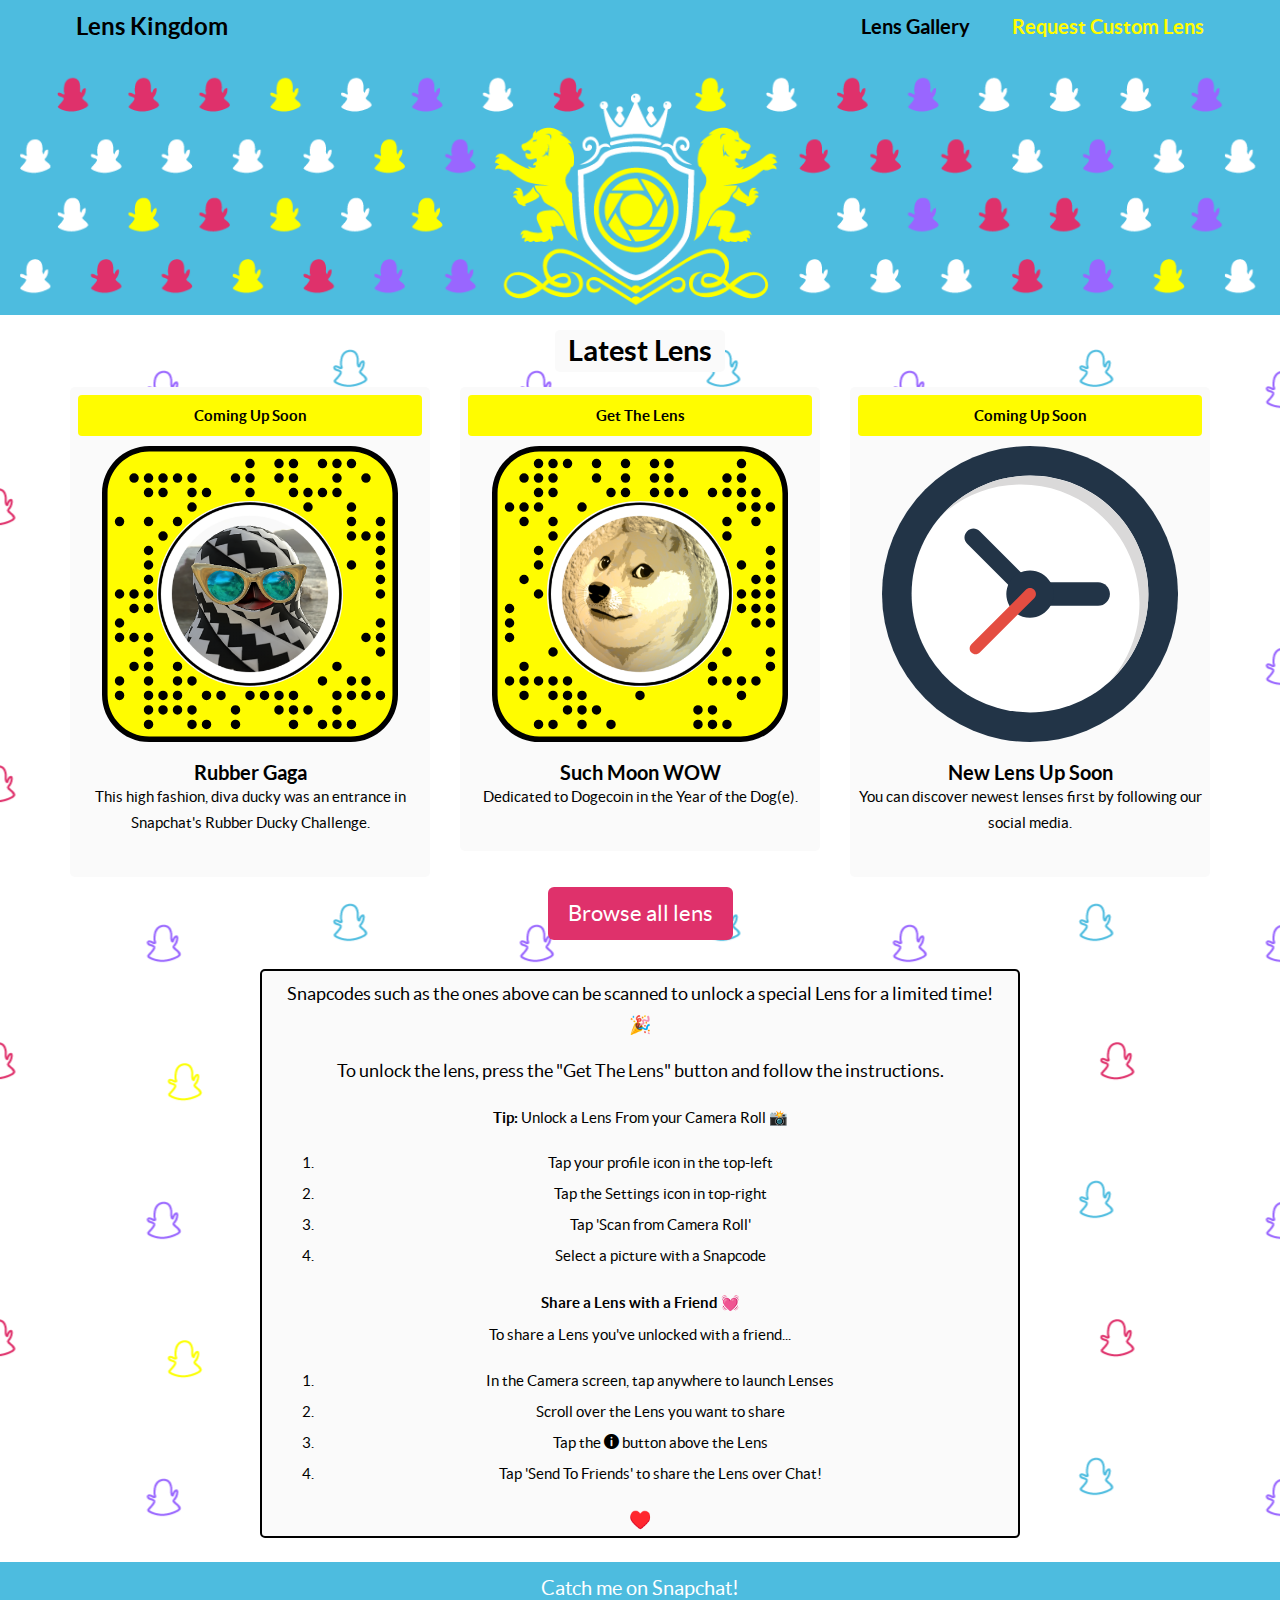
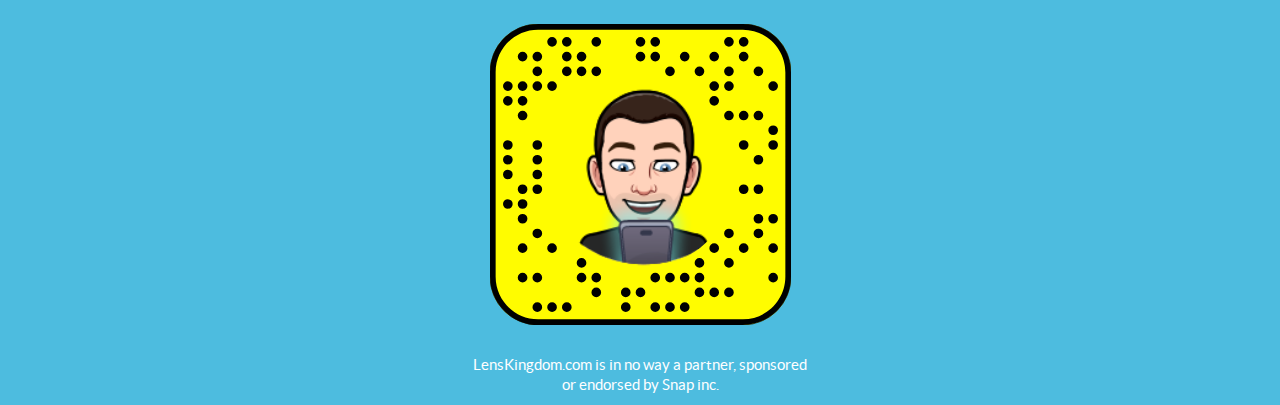
==== index.html @ cbf966bb "Rubber Gaga added" ====
<!DOCTYPE html>
<html lang="en">
  <head>
      <!-- Global site tag (gtag.js) - Google Analytics -->
<script async src="https://www.googletagmanager.com/gtag/js?id=UA-117150393-1"></script>
<script>
  window.dataLayer = window.dataLayer || [];
  function gtag(){dataLayer.push(arguments);}
  gtag('js', new Date());

  gtag('config', 'UA-117150393-1');
</script>

    <meta charset="utf-8">
    <title>Lens Kingdom</title>
    <meta name="viewport" content="width=device-width, initial-scale=1.0">

    <!-- Loading Bootstrap -->
    <link href="css/vendor/bootstrap/css/bootstrap.min.css" rel="stylesheet">

    <!-- Loading Flat UI -->
    <link href="css/flat-ui.css" rel="stylesheet">

    
    <link rel="apple-touch-icon" sizes="180x180" href="/apple-touch-icon.png">
    <link rel="icon" type="image/png" sizes="32x32" href="/favicon-32x32.png">
    <link rel="icon" type="image/png" sizes="16x16" href="/favicon-16x16.png">
    <link rel="manifest" href="/site.webmanifest">
    <link rel="mask-icon" href="/safari-pinned-tab.svg" color="#5bbad5">
    <meta name="msapplication-TileColor" content="#b91d47">
    <meta name="theme-color" content="#df316b">

    <!-- HTML5 shim, for IE6-8 support of HTML5 elements. All other JS at the end of file. -->
    <!--[if lt IE 9]>
      <script src="js/vendor/html5shiv.js"></script>
      <script src="js/vendor/respond.min.js"></script>
    <![endif]-->
      <style>
          body {
            margin-top: 53px;
          }
          .h4-text {
              padding: 5px;
              background-color: #fafafa;
              width: 170px;
              border-radius: 5px;
          }
          h6 {
              font-size: 20px;
          }
          .navbar-default .navbar-collapse, navbar-default .navbar-form {
              border-color: transparent;
              box-shadow: none;
          }
      </style>
  </head>
  <body>
    <!-- Static navbar -->
    <div class="navbar navbar-default navbar-fixed-top" role="navigation">
      <div class="container">
        <div class="navbar-header">
          <button type="button" class="navbar-toggle" data-toggle="collapse" data-target=".navbar-collapse">
            <span class="sr-only">Toggle navigation</span>
          </button>
          <a class="navbar-brand" href="index.html">Lens Kingdom</a>
        </div>
        <div class="navbar-collapse collapse">
          <ul class="nav navbar-nav navbar-right">
            <li><a href="gallery.html">Lens Gallery</a></li>
            <li class="active"><a href="request.html">Request Custom Lens</a></li>
          </ul>
        </div><!--/.nav-collapse -->
      </div>
    </div>
    <!-- /Static navbar -->
    <!-- Image -->
    <div class="banner-image" align="center">
        <img src="img/banner3X.png" alt="banner-image" class="img-responsive">
    </div>
    <!-- /Image -->
    <!-- Container image height 275 -->
    <div class="container">
      <center><h4 aligh="center"><div class="h4-text">Latest Lens</div></h4></center>
      <div class="row">
        <div class="col-lg-12">
          <div class="row">
              
            
            <div class="col-xs-12 col-sm-4 col-md-4 col-lg-4">
              <div class="tile">
                <a class="btn btn-warning btn-large btn-block" href="https://www.snapchat.com/unlock/?type=SNAPCODE&uuid=3D0F07EE2AE744F68EB865E01CA4C42D&metadata=01">Coming Up Soon</a>
                <img src="img/snapcodes/ducky/snapcode.svg" alt="Infinity-Loop" class="tile-image">
                <h3 class="tile-title">Rubber Gaga</h3>
                <p>This high fashion, diva ducky was an entrance in Snapchat's Rubber Ducky Challenge.</p>
              </div>
            </div>  
              
              
            <div class="col-xs-12 col-sm-4 col-md-4 col-lg-4">
              <div class="tile">
                <a class="btn btn-warning btn-large btn-block" href="https://www.snapchat.com/unlock/?type=SNAPCODE&uuid=e97d981088094ddb8481f3034ddabe87&metadata=01">Get The Lens</a>
                <img src="img/snapcodes/doge/doge.svg" alt="doge" class="tile-image">
                <h3 class="tile-title">Such Moon WOW</h3>
                <p>Dedicated to Dogecoin in the Year of the Dog(e).</p>
              </div>
            </div>


            <div class="col-xs-12 col-sm-4 col-md-4 col-lg-4">
              <div class="tile">
                <a class="btn btn-warning btn-large btn-block">Coming Up Soon</a>
                <img src="img/icons/svg/clocks.svg" alt="Pensils" class="tile-image">
                <h3 class="tile-title">New Lens Up Soon</h3>
                <p>You can discover newest lenses first by following our social media. </p>
              </div>
            </div>
          </div> <!-- /row -->
        </div>
      </div> <!-- /row -->
    </div>
    <!-- /Container -->
    <!-- Button -->

          <p align="center">
              <a type="button" class="btn btn-danger btn-hg" href="gallery.html">Browse all lens</a>
          </p>
    <!-- /Button -->
     <!-- How to use -->
      <div class="container">
        <div class="col-xs-1 col-sm-2 col-md-2 col-lg-2"></div>
          
            <div class="col-xs-10 col-sm-8 col-md-8 col-lg-8 ayyylmao" align="center">
                <p>Snapcodes such as the ones above can be scanned to unlock a special Lens for a limited time! 🎉</p>
                <p>To unlock the lens, press the "Get The Lens" button and follow the instructions.</p>
                <p><small><b>Tip:</b> Unlock a Lens From your Camera Roll 📸<br />
                 <ol>
                  <li>Tap your profile icon in the top-left</li>
                  <li>Tap the Settings icon in top-right</li>
                  <li>Tap 'Scan from Camera Roll'</li>
                  <li>Select a picture with a Snapcode</li>
                </ol> 
                </small></p>
                <p><small><b>Share a Lens with a Friend 💓</b><br />
                To share a Lens you've unlocked with a friend...
                 <ol>
                  <li>In the Camera screen, tap anywhere to launch Lenses</li>
                  <li>Scroll over the Lens you want to share</li>
                     <li>Tap the <span class="fui-info-circle"></span> button above the Lens</li>
                  <li>Tap 'Send To Friends' to share the Lens over Chat!</li>
                </ol>
                </small></p>♥️
            </div>
          
          <div class="col-xs-1 col-sm-2 col-md-2 col-lg-2"></div>
      </div>
      <!-- /How to use -->
      <footer class="footer"> <!-- temp fooser. -->
      <div class="container">
        <div class="col-xs-12 col-sm-4 col-md-4 col-lg-4" align="center">
          </div>
          
            <div class="col-xs-12 col-sm-4 col-md-4 col-lg-4" align="center">
                <h6 class="demo-panel-title">Catch me on Snapchat!</h6> 
                <img src="img/snapcodes/personal/snapcodeBitmoji.svg" alt="sh4rkboi" class="tile-image">
            <!-- <span class="fui-instagram social"></span>
            <span class="fui-facebook social"></span>
            <span class="fui-twitter social"></span>
            <span class="fui-youtube social"></span>
            <span class="fui-mail social"></span> -->
          <!-- <span class="fui-vimeo"></span> -->
          <!-- <span class="fui-spotify"></span> -->
          <!-- <span class="fui-pinterest"></span> -->
          <!-- <span class="fui-linkedin"></span> -->
          <!-- <span class="fui-google-plus"></span> -->
          <!-- <span class="fui-tumblr"></span> -->
          <!-- <span class="fui-paypal"></span> -->
          
          <!-- <span class="fui-github"></span> -->
                <!--  <h5 class="demo-panel-title">Get social!</h5> -->
                 <p>LensKingdom.com is in no way a partner, sponsored or endorsed by Snap inc.</p>
            </div>
          
          <div class="col-xs-12 col-sm-4 col-md-4 col-lg-4" align="center">
             </div>
      </div>
    </footer>
      
      
      
      
    
    <!-- jQuery (necessary for Flat UI's JavaScript plugins) -->
    <script src="js/vendor/jquery.min.js"></script>
    <!-- Include all compiled plugins (below), or include individual files as needed -->
    <script src="js/vendor/video.js"></script>
    <script src="js/flat-ui.min.js"></script>

  </body>
</html>
---- css/flat-ui.css ----
/* 
 * MIT License
 *
 * Copyright (c) 2013-2016 Designmodo
 *
 * Permission is hereby granted, free of charge, to any person obtaining a copy
 * of this software and associated documentation files (the "Software"), to deal
 * in the Software without restriction, including without limitation the rights
 * to use, copy, modify, merge, publish, distribute, sublicense, and/or sell
 * copies of the Software, and to permit persons to whom the Software is
 * furnished to do so, subject to the following conditions:
 *
 * The above copyright notice and this permission notice shall be included in
 * all copies or substantial portions of the Software.
 *
 * THE SOFTWARE IS PROVIDED "AS IS", WITHOUT WARRANTY OF ANY KIND, EXPRESS OR
 * IMPLIED, INCLUDING BUT NOT LIMITED TO THE WARRANTIES OF MERCHANTABILITY,
 * FITNESS FOR A PARTICULAR PURPOSE AND NONINFRINGEMENT. IN NO EVENT SHALL THE
 * AUTHORS OR COPYRIGHT HOLDERS BE LIABLE FOR ANY CLAIM, DAMAGES OR OTHER
 * LIABILITY, WHETHER IN AN ACTION OF CONTRACT, TORT OR OTHERWISE, ARISING FROM,
 * OUT OF OR IN CONNECTION WITH THE SOFTWARE OR THE USE OR OTHER DEALINGS IN THE
 * SOFTWARE.
 */
@font-face {
  font-family: 'Lato';
  src: url('../fonts/lato/lato-black.eot');
  src: url('../fonts/lato/lato-black.eot?#iefix') format('embedded-opentype'), url('../fonts/lato/lato-black.woff') format('woff'), url('../fonts/lato/lato-black.ttf') format('truetype'), url('../fonts/lato/lato-black.svg#latoblack') format('svg');
  font-weight: 900;
  font-style: normal;
}
@font-face {
  font-family: 'Lato';
  src: url('../fonts/lato/lato-bold.eot');
  src: url('../fonts/lato/lato-bold.eot?#iefix') format('embedded-opentype'), url('../fonts/lato/lato-bold.woff') format('woff'), url('../fonts/lato/lato-bold.ttf') format('truetype'), url('../fonts/lato/lato-bold.svg#latobold') format('svg');
  font-weight: bold;
  font-style: normal;
}
@font-face {
  font-family: 'Lato';
  src: url('../fonts/lato/lato-bolditalic.eot');
  src: url('../fonts/lato/lato-bolditalic.eot?#iefix') format('embedded-opentype'), url('../fonts/lato/lato-bolditalic.woff') format('woff'), url('../fonts/lato/lato-bolditalic.ttf') format('truetype'), url('../fonts/lato/lato-bolditalic.svg#latobold-italic') format('svg');
  font-weight: bold;
  font-style: italic;
}
@font-face {
  font-family: 'Lato';
  src: url('../fonts/lato/lato-italic.eot');
  src: url('../fonts/lato/lato-italic.eot?#iefix') format('embedded-opentype'), url('../fonts/lato/lato-italic.woff') format('woff'), url('../fonts/lato/lato-italic.ttf') format('truetype'), url('../fonts/lato/lato-italic.svg#latoitalic') format('svg');
  font-weight: normal;
  font-style: italic;
}
@font-face {
  font-family: 'Lato';
  src: url('../fonts/lato/lato-light.eot');
  src: url('../fonts/lato/lato-light.eot?#iefix') format('embedded-opentype'), url('../fonts/lato/lato-light.woff') format('woff'), url('../fonts/lato/lato-light.ttf') format('truetype'), url('../fonts/lato/lato-light.svg#latolight') format('svg');
  font-weight: 300;
  font-style: normal;
}
@font-face {
  font-family: 'Lato';
  src: url('../fonts/lato/lato-regular.eot');
  src: url('../fonts/lato/lato-regular.eot?#iefix') format('embedded-opentype'), url('../fonts/lato/lato-regular.woff') format('woff'), url('../fonts/lato/lato-regular.ttf') format('truetype'), url('../fonts/lato/lato-regular.svg#latoregular') format('svg');
  font-weight: normal;
  font-style: normal;
}
@font-face {
  font-family: 'Flat-UI-Icons';
  src: url('../fonts/glyphicons/flat-ui-icons-regular.eot');
  src: url('../fonts/glyphicons/flat-ui-icons-regular.eot?#iefix') format('embedded-opentype'), url('../fonts/glyphicons/flat-ui-icons-regular.woff') format('woff'), url('../fonts/glyphicons/flat-ui-icons-regular.ttf') format('truetype'), url('../fonts/glyphicons/flat-ui-icons-regular.svg#flat-ui-icons-regular') format('svg');
}
[class^="fui-"],
[class*="fui-"] {
  font-family: 'Flat-UI-Icons';
  speak: none;
  font-style: normal;
  font-weight: normal;
  font-variant: normal;
  text-transform: none;
  -webkit-font-smoothing: antialiased;
  -moz-osx-font-smoothing: grayscale;
}
.fui-triangle-up:before {
  content: "\e600";
}
.fui-triangle-down:before {
  content: "\e601";
}
.fui-triangle-up-small:before {
  content: "\e602";
}
.fui-triangle-down-small:before {
  content: "\e603";
}
.fui-triangle-left-large:before {
  content: "\e604";
}
.fui-triangle-right-large:before {
  content: "\e605";
}
.fui-arrow-left:before {
  content: "\e606";
}
.fui-arrow-right:before {
  content: "\e607";
}
.fui-plus:before {
  content: "\e608";
}
.fui-cross:before {
  content: "\e609";
}
.fui-check:before {
  content: "\e60a";
}
.fui-radio-unchecked:before {
  content: "\e60b";
}
.fui-radio-checked:before {
  content: "\e60c";
}
.fui-checkbox-unchecked:before {
  content: "\e60d";
}
.fui-checkbox-checked:before {
  content: "\e60e";
}
.fui-info-circle:before {
  content: "\e60f";
}
.fui-alert-circle:before {
  content: "\e610";
}
.fui-question-circle:before {
  content: "\e611";
}
.fui-check-circle:before {
  content: "\e612";
}
.fui-cross-circle:before {
  content: "\e613";
}
.fui-plus-circle:before {
  content: "\e614";
}
.fui-pause:before {
  content: "\e615";
}
.fui-play:before {
  content: "\e616";
}
.fui-volume:before {
  content: "\e617";
}
.fui-mute:before {
  content: "\e618";
}
.fui-resize:before {
  content: "\e619";
}
.fui-list:before {
  content: "\e61a";
}
.fui-list-thumbnailed:before {
  content: "\e61b";
}
.fui-list-small-thumbnails:before {
  content: "\e61c";
}
.fui-list-large-thumbnails:before {
  content: "\e61d";
}
.fui-list-numbered:before {
  content: "\e61e";
}
.fui-list-columned:before {
  content: "\e61f";
}
.fui-list-bulleted:before {
  content: "\e620";
}
.fui-window:before {
  content: "\e621";
}
.fui-windows:before {
  content: "\e622";
}
.fui-loop:before {
  content: "\e623";
}
.fui-cmd:before {
  content: "\e624";
}
.fui-mic:before {
  content: "\e625";
}
.fui-heart:before {
  content: "\e626";
}
.fui-location:before {
  content: "\e627";
}
.fui-new:before {
  content: "\e628";
}
.fui-video:before {
  content: "\e629";
}
.fui-photo:before {
  content: "\e62a";
}
.fui-time:before {
  content: "\e62b";
}
.fui-eye:before {
  content: "\e62c";
}
.fui-chat:before {
  content: "\e62d";
}
.fui-home:before {
  content: "\e62e";
}
.fui-upload:before {
  content: "\e62f";
}
.fui-search:before {
  content: "\e630";
}
.fui-user:before {
  content: "\e631";
}
.fui-mail:before {
  content: "\e632";
}
.fui-lock:before {
  content: "\e633";
}
.fui-power:before {
  content: "\e634";
}
.fui-calendar:before {
  content: "\e635";
}
.fui-gear:before {
  content: "\e636";
}
.fui-bookmark:before {
  content: "\e637";
}
.fui-exit:before {
  content: "\e638";
}
.fui-trash:before {
  content: "\e639";
}
.fui-folder:before {
  content: "\e63a";
}
.fui-bubble:before {
  content: "\e63b";
}
.fui-export:before {
  content: "\e63c";
}
.fui-calendar-solid:before {
  content: "\e63d";
}
.fui-star:before {
  content: "\e63e";
}
.fui-star-2:before {
  content: "\e63f";
}
.fui-credit-card:before {
  content: "\e640";
}
.fui-clip:before {
  content: "\e641";
}
.fui-link:before {
  content: "\e642";
}
.fui-tag:before {
  content: "\e643";
}
.fui-document:before {
  content: "\e644";
}
.fui-image:before {
  content: "\e645";
}
.fui-facebook:before {
  content: "\e646";
}
.fui-youtube:before {
  content: "\e647";
}
.fui-vimeo:before {
  content: "\e648";
}
.fui-twitter:before {
  content: "\e649";
}
.fui-spotify:before {
  content: "\e64a";
}
.fui-skype:before {
  content: "\e64b";
}
.fui-pinterest:before {
  content: "\e64c";
}
.fui-path:before {
  content: "\e64d";
}
.fui-linkedin:before {
  content: "\e64e";
}
.fui-google-plus:before {
  content: "\e64f";
}
.fui-dribbble:before {
  content: "\e650";
}
.fui-behance:before {
  content: "\e651";
}
.fui-stumbleupon:before {
  content: "\e652";
}
.fui-yelp:before {
  content: "\e653";
}
.fui-wordpress:before {
  content: "\e654";
}
.fui-windows-8:before {
  content: "\e655";
}
.fui-vine:before {
  content: "\e656";
}
.fui-tumblr:before {
  content: "\e657";
}
.fui-paypal:before {
  content: "\e658";
}
.fui-lastfm:before {
  content: "\e659";
}
.fui-instagram:before {
  content: "\e65a";
}
.fui-html5:before {
  content: "\e65b";
}
.fui-github:before {
  content: "\e65c";
}
.fui-foursquare:before {
  content: "\e65d";
}
.fui-dropbox:before {
  content: "\e65e";
}
.fui-android:before {
  content: "\e65f";
}
.fui-apple:before {
  content: "\e660";
}
body {
  font-family: "Lato", Helvetica, Arial, sans-serif;
  font-size: 18px;
  line-height: 1.72222;
  color: #000000;
  background-position: center;
  background-image: url("../img/BCG6.png");
  background-repeat: repeat;
  background-color: #ffffff;
}
a {
  color: #9966ff;
  text-decoration: none;
  -webkit-transition: .25s;
          transition: .25s;
}
a:hover,
a:focus {
  color: #df316b;
  text-decoration: none;
}
a:focus {
  outline: none;
}
.img-rounded {
  border-radius: 6px;
}
.img-thumbnail {
  padding: 4px;
  line-height: 1.72222;
  background-color: #ffffff;
  border: 2px solid #bdc3c7;
  border-radius: 6px;
  -webkit-transition: all 0.25s ease-in-out;
          transition: all 0.25s ease-in-out;
  display: inline-block;
  max-width: 100%;
  height: auto;
}
.img-comment {
  font-size: 15px;
  line-height: 1.2;
  font-style: italic;
  margin: 24px 0;
}
h1,
h2,
h3,
h4,
h5,
h6,
.h1,
.h2,
.h3,
.h4,
.h5,
.h6 {
  font-family: inherit;
  font-weight: 700;
  line-height: 1.1;
  color: inherit;
}
h1 small,
h2 small,
h3 small,
h4 small,
h5 small,
h6 small,
.h1 small,
.h2 small,
.h3 small,
.h4 small,
.h5 small,
.h6 small {
  color: #e7e9ec;
}
h1,
h2,
h3 {
  margin-top: 30px;
  margin-bottom: 15px;
}
h4,
h5,
h6 {
  margin-top: 15px;
  margin-bottom: 15px;
}
h6 {
  font-weight: normal;
}
h1,
.h1 {
  font-size: 61px;
}
h2,
.h2 {
  font-size: 53px;
}
h3,
.h3 {
  font-size: 40px;
}
h4,
.h4 {
  font-size: 29px;
}
h5,
.h5 {
  font-size: 28px;
}
h6,
.h6 {
  font-size: 24px;
}
p {
  font-size: 18px;
  line-height: 1.72222;
  margin: 0 0 15px;
}
.lead {
  margin-bottom: 30px;
  font-size: 28px;
  line-height: 1.46428571;
  font-weight: 300;
}
@media (min-width: 768px) {
  .lead {
    font-size: 30.006px;
  }
}
small,
.small {
  font-size: 83%;
  line-height: 2.067;
}
.text-muted {
  color: #bdc3c7;
}
.text-inverse {
  color: #ffffff;
}
.text-primary {
  color: #1abc9c;
}
a.text-primary:hover {
  color: #148f77;
}
.text-warning {
  color: #f1c40f;
}
a.text-warning:hover {
  color: #c29d0b;
}
.text-danger {
  color: #e74c3c;
}
a.text-danger:hover {
  color: #d62c1a;
}
.text-success {
  color: #2ecc71;
}
a.text-success:hover {
  color: #25a25a;
}
.text-info {
  color: #3498db;
}
a.text-info:hover {
  color: #217dbb;
}
.bg-primary {
  color: #ffffff;
  background-color: #34495e;
}
a.bg-primary:hover {
  background-color: #222f3d;
}
.bg-success {
  background-color: #dff0d8;
}
a.bg-success:hover {
  background-color: #c1e2b3;
}
.bg-info {
  background-color: #d9edf7;
}
a.bg-info:hover {
  background-color: #afd9ee;
}
.bg-warning {
  background-color: #fcf8e3;
}
a.bg-warning:hover {
  background-color: #f7ecb5;
}
.bg-danger {
  background-color: #f2dede;
}
a.bg-danger:hover {
  background-color: #e4b9b9;
}
.page-header {
  padding-bottom: 14px;
  margin: 60px 0 30px;
  border-bottom: 2px solid #e7e9ec;
}
ul,
ol {
  margin-bottom: 15px;
}
dl {
  margin-bottom: 30px;
}
dt,
dd {
  line-height: 1.72222;
}
@media (min-width: 768px) {
  .dl-horizontal dt {
    width: 160px;
  }
  .dl-horizontal dd {
    margin-left: 180px;
  }
}
abbr[title],
abbr[data-original-title] {
  border-bottom: 1px dotted #bdc3c7;
}
blockquote {
  border-left: 3px solid #e7e9ec;
  padding: 0 0 0 16px;
  margin: 0 0 30px;
}
blockquote p {
  font-size: 20px;
  line-height: 1.55;
  font-weight: normal;
  margin-bottom: .4em;
}
blockquote small,
blockquote .small {
  font-size: 18px;
  line-height: 1.72222;
  font-style: italic;
  color: inherit;
}
blockquote small:before,
blockquote .small:before {
  content: "";
}
blockquote.pull-right {
  padding-right: 16px;
  padding-left: 0;
  border-right: 3px solid #e7e9ec;
  border-left: 0;
}
blockquote.pull-right small:after {
  content: "";
}
address {
  margin-bottom: 30px;
  line-height: 1.72222;
}
sub,
sup {
  font-size: 70%;
}
code,
kbd,
pre,
samp {
  font-family: Monaco, Menlo, Consolas, "Courier New", monospace;
}
code {
  padding: 2px 6px;
  font-size: 85%;
  color: #c7254e;
  background-color: #f9f2f4;
  border-radius: 4px;
}
kbd {
  padding: 2px 6px;
  font-size: 85%;
  color: #ffffff;
  background-color: #34495e;
  border-radius: 4px;
  box-shadow: none;
}
pre {
  padding: 8px;
  margin: 0 0 15px;
  font-size: 13px;
  line-height: 1.72222;
  color: inherit;
  background-color: #ffffff;
  border: 2px solid #e7e9ec;
  border-radius: 6px;
  white-space: pre;
}
.pre-scrollable {
  max-height: 340px;
}
.thumbnail {
  display: block;
  padding: 4px;
  margin-bottom: 5px;
  line-height: 1.72222;
  background-color: #ffffff;
  border: 2px solid #bdc3c7;
  border-radius: 6px;
  -webkit-transition: border 0.25s ease-in-out;
          transition: border 0.25s ease-in-out;
}
.thumbnail > img,
.thumbnail a > img {
  display: block;
  max-width: 100%;
  height: auto;
  margin-left: auto;
  margin-right: auto;
}
a.thumbnail:hover,
a.thumbnail:focus,
a.thumbnail.active {
  border-color: #16a085;
}
.thumbnail .caption {
  padding: 9px;
  color: #34495e;
}
.btn {
  border: none;
  font-size: 15px;
  font-weight: normal;
  line-height: 1.4;
  border-radius: 4px;
  padding: 10px 15px;
  -webkit-font-smoothing: subpixel-antialiased;
  -webkit-transition: border 0.25s linear, color 0.25s linear, background-color 0.25s linear;
          transition: border 0.25s linear, color 0.25s linear, background-color 0.25s linear;
}
.btn:hover,
.btn:focus {
  outline: none;
  color: #ffffff;
}
.btn:active,
.btn.active {
  outline: none;
  box-shadow: none;
}
.btn:focus:active {
  outline: none;
}
.btn.disabled,
.btn[disabled],
fieldset[disabled] .btn {
  background-color: #bdc3c7;
  color: rgba(255, 255, 255, 0.75);
  opacity: 0.7;
  filter: alpha(opacity=70);
  cursor: not-allowed;
}
.btn [class^="fui-"] {
  margin: 0 1px;
  position: relative;
  line-height: 1;
  top: 1px;
}
.btn-xs.btn [class^="fui-"] {
  font-size: 11px;
  top: 0;
}
.btn-hg.btn [class^="fui-"] {
  top: 2px;
}
.btn-default {
  color: #ffffff;
  background-color: #bdc3c7;
}
.btn-default:hover,
.btn-default.hover,
.btn-default:focus,
.btn-default:active,
.btn-default.active,
.open > .dropdown-toggle.btn-default {
  color: #ffffff;
  background-color: #cacfd2;
  border-color: #cacfd2;
}
.btn-default:active,
.btn-default.active,
.open > .dropdown-toggle.btn-default {
  background: #a1a6a9;
  border-color: #a1a6a9;
}
.btn-default.disabled,
.btn-default[disabled],
fieldset[disabled] .btn-default,
.btn-default.disabled:hover,
.btn-default[disabled]:hover,
fieldset[disabled] .btn-default:hover,
.btn-default.disabled.hover,
.btn-default[disabled].hover,
fieldset[disabled] .btn-default.hover,
.btn-default.disabled:focus,
.btn-default[disabled]:focus,
fieldset[disabled] .btn-default:focus,
.btn-default.disabled:active,
.btn-default[disabled]:active,
fieldset[disabled] .btn-default:active,
.btn-default.disabled.active,
.btn-default[disabled].active,
fieldset[disabled] .btn-default.active {
  background-color: #bdc3c7;
  border-color: #bdc3c7;
}
.btn-default .badge {
  color: #bdc3c7;
  background-color: #ffffff;
}
.btn-primary {
  color: #ffffff;
  background-color: #000000;
}
.btn-primary:hover,
.btn-primary.hover,
.btn-primary:focus,
.btn-primary:active,
.btn-primary.active,
.open > .dropdown-toggle.btn-primary {
  color: #ffffff;
  background-color: #48c9b0;
  border-color: #48c9b0;
}
.btn-primary:active,
.btn-primary.active,
.open > .dropdown-toggle.btn-primary {
  background: #16a085;
  border-color: #16a085;
}
.btn-primary.disabled,
.btn-primary[disabled],
fieldset[disabled] .btn-primary,
.btn-primary.disabled:hover,
.btn-primary[disabled]:hover,
fieldset[disabled] .btn-primary:hover,
.btn-primary.disabled.hover,
.btn-primary[disabled].hover,
fieldset[disabled] .btn-primary.hover,
.btn-primary.disabled:focus,
.btn-primary[disabled]:focus,
fieldset[disabled] .btn-primary:focus,
.btn-primary.disabled:active,
.btn-primary[disabled]:active,
fieldset[disabled] .btn-primary:active,
.btn-primary.disabled.active,
.btn-primary[disabled].active,
fieldset[disabled] .btn-primary.active {
  background-color: #bdc3c7;
  border-color: #1abc9c;
}
.btn-primary .badge {
  color: #1abc9c;
  background-color: #ffffff;
}
.btn-info {
  color: #ffffff;
  background-color: #4dbcdf;
}
.btn-info:hover,
.btn-info.hover,
.btn-info:focus,
.btn-info:active,
.btn-info.active,
.open > .dropdown-toggle.btn-info {
  color: #000;
  background-color: #fffc00;
  border-color: #fffc00;
}
.btn-info:active,
.btn-info.active,
.open > .dropdown-toggle.btn-info {
    color: #FFF;
  background: #9966ff;
  border-color: #9966ff;
}
.btn-info.disabled,
.btn-info[disabled],
fieldset[disabled] .btn-info,
.btn-info.disabled:hover,
.btn-info[disabled]:hover,
fieldset[disabled] .btn-info:hover,
.btn-info.disabled.hover,
.btn-info[disabled].hover,
fieldset[disabled] .btn-info.hover,
.btn-info.disabled:focus,
.btn-info[disabled]:focus,
fieldset[disabled] .btn-info:focus,
.btn-info.disabled:active,
.btn-info[disabled]:active,
fieldset[disabled] .btn-info:active,
.btn-info.disabled.active,
.btn-info[disabled].active,
fieldset[disabled] .btn-info.active {
  background-color: #bdc3c7;
  border-color: #3498db;
}
.btn-info .badge {
  color: #3498db;
  background-color: #ffffff;
}
.btn-danger {
  color: #ffffff;
  background-color: #df316b;
}
.btn-danger:hover,
.btn-danger.hover,
.btn-danger:focus,
.btn-danger:active,
.btn-danger.active,
.open > .dropdown-toggle.btn-danger {
  color: #ffffff;
  background-color: #9966ff;
  border-color: #9966ff;
}
.btn-danger:active,
.btn-danger.active,
.open > .dropdown-toggle.btn-danger {
  color: #000000;
  background: #fffc00;
  border-color: #fffc00;
}
.btn-danger.disabled,
.btn-danger[disabled],
fieldset[disabled] .btn-danger,
.btn-danger.disabled:hover,
.btn-danger[disabled]:hover,
fieldset[disabled] .btn-danger:hover,
.btn-danger.disabled.hover,
.btn-danger[disabled].hover,
fieldset[disabled] .btn-danger.hover,
.btn-danger.disabled:focus,
.btn-danger[disabled]:focus,
fieldset[disabled] .btn-danger:focus,
.btn-danger.disabled:active,
.btn-danger[disabled]:active,
fieldset[disabled] .btn-danger:active,
.btn-danger.disabled.active,
.btn-danger[disabled].active,
fieldset[disabled] .btn-danger.active {
  background-color: #bdc3c7;
  border-color: #e74c3c;
}
.btn-danger .badge {
  color: #e74c3c;
  background-color: #ffffff;
}
.btn-success {
  color: #ffffff;
  background-color: #2ecc71;
}
.btn-success:hover,
.btn-success.hover,
.btn-success:focus,
.btn-success:active,
.btn-success.active,
.open > .dropdown-toggle.btn-success {
  color: #ffffff;
  background-color: #58d68d;
  border-color: #58d68d;
}
.btn-success:active,
.btn-success.active,
.open > .dropdown-toggle.btn-success {
  background: #27ad60;
  border-color: #27ad60;
}
.btn-success.disabled,
.btn-success[disabled],
fieldset[disabled] .btn-success,
.btn-success.disabled:hover,
.btn-success[disabled]:hover,
fieldset[disabled] .btn-success:hover,
.btn-success.disabled.hover,
.btn-success[disabled].hover,
fieldset[disabled] .btn-success.hover,
.btn-success.disabled:focus,
.btn-success[disabled]:focus,
fieldset[disabled] .btn-success:focus,
.btn-success.disabled:active,
.btn-success[disabled]:active,
fieldset[disabled] .btn-success:active,
.btn-success.disabled.active,
.btn-success[disabled].active,
fieldset[disabled] .btn-success.active {
  background-color: #bdc3c7;
  border-color: #2ecc71;
}
.btn-success .badge {
  color: #2ecc71;
  background-color: #ffffff;
}
.btn-warning {
  color: #000000;
  font-weight: 600;
  background-color: #fffc00;
}
.btn-warning:hover,
.btn-warning.hover,
.btn-warning:focus,
.btn-warning:active,
.btn-warning.active,
.open > .dropdown-toggle.btn-warning {
  color: #ffffff;
  background-color: #df316b;
  border-color: #df316b;
}
.btn-warning:active,
.btn-warning.active,
.open > .dropdown-toggle.btn-warning {
  background: #9966ff;
  border-color: #9966ff;
}
.btn-warning.disabled,
.btn-warning[disabled],
fieldset[disabled] .btn-warning,
.btn-warning.disabled:hover,
.btn-warning[disabled]:hover,
fieldset[disabled] .btn-warning:hover,
.btn-warning.disabled.hover,
.btn-warning[disabled].hover,
fieldset[disabled] .btn-warning.hover,
.btn-warning.disabled:focus,
.btn-warning[disabled]:focus,
fieldset[disabled] .btn-warning:focus,
.btn-warning.disabled:active,
.btn-warning[disabled]:active,
fieldset[disabled] .btn-warning:active,
.btn-warning.disabled.active,
.btn-warning[disabled].active,
fieldset[disabled] .btn-warning.active {
  background-color: #bdc3c7;
  border-color: #f1c40f;
}
.btn-warning .badge {
  color: #f1c40f;
  background-color: #ffffff;
}
.btn-inverse {
  color: #ffffff;
  background-color: #34495e;
}
.btn-inverse:hover,
.btn-inverse.hover,
.btn-inverse:focus,
.btn-inverse:active,
.btn-inverse.active,
.open > .dropdown-toggle.btn-inverse {
  color: #ffffff;
  background-color: #415b76;
  border-color: #415b76;
}
.btn-inverse:active,
.btn-inverse.active,
.open > .dropdown-toggle.btn-inverse {
  background: #2c3e50;
  border-color: #2c3e50;
}
.btn-inverse.disabled,
.btn-inverse[disabled],
fieldset[disabled] .btn-inverse,
.btn-inverse.disabled:hover,
.btn-inverse[disabled]:hover,
fieldset[disabled] .btn-inverse:hover,
.btn-inverse.disabled.hover,
.btn-inverse[disabled].hover,
fieldset[disabled] .btn-inverse.hover,
.btn-inverse.disabled:focus,
.btn-inverse[disabled]:focus,
fieldset[disabled] .btn-inverse:focus,
.btn-inverse.disabled:active,
.btn-inverse[disabled]:active,
fieldset[disabled] .btn-inverse:active,
.btn-inverse.disabled.active,
.btn-inverse[disabled].active,
fieldset[disabled] .btn-inverse.active {
  background-color: #bdc3c7;
  border-color: #34495e;
}
.btn-inverse .badge {
  color: #34495e;
  background-color: #ffffff;
}
.btn-embossed {
  box-shadow: inset 0 -2px 0 rgba(0, 0, 0, 0.15);
}
.btn-embossed.active,
.btn-embossed:active {
  box-shadow: inset 0 2px 0 rgba(0, 0, 0, 0.15);
}
.btn-wide {
  min-width: 140px;
  padding-left: 30px;
  padding-right: 30px;
}
.btn-link {
  color: #16a085;
}
.btn-link:hover,
.btn-link:focus {
  color: #1abc9c;
  text-decoration: underline;
  background-color: transparent;
}
.btn-link[disabled]:hover,
fieldset[disabled] .btn-link:hover,
.btn-link[disabled]:focus,
fieldset[disabled] .btn-link:focus {
  color: #bdc3c7;
  text-decoration: none;
}
.btn-hg,
.btn-group-hg > .btn {
  padding: 13px 20px;
  font-size: 22px;
  line-height: 1.227;
  border-radius: 6px;
}
.btn-lg,
.btn-group-lg > .btn {
  padding: 10px 19px;
  font-size: 17px;
  line-height: 1.471;
  border-radius: 6px;
}
.btn-sm,
.btn-group-sm > .btn {
  padding: 9px 13px;
  font-size: 13px;
  line-height: 1.385;
  border-radius: 4px;
}
.btn-xs,
.btn-group-xs > .btn {
  padding: 6px 9px;
  font-size: 12px;
  line-height: 1.083;
  border-radius: 3px;
}
.btn-tip {
  font-weight: 300;
  padding-left: 10px;
  font-size: 92%;
}
.btn-block {
  white-space: normal;
}
[class*="btn-social-"] {
  padding: 10px 15px;
  font-size: 13px;
  line-height: 1.077;
  border-radius: 4px;
}
.btn-social-pinterest {
  color: #ffffff;
  background-color: #cb2028;
}
.btn-social-pinterest:hover,
.btn-social-pinterest:focus {
  background-color: #d54d53;
}
.btn-social-pinterest:active,
.btn-social-pinterest.active {
  background-color: #ad1b22;
}
.btn-social-linkedin {
  color: #ffffff;
  background-color: #0072b5;
}
.btn-social-linkedin:hover,
.btn-social-linkedin:focus {
  background-color: #338ec4;
}
.btn-social-linkedin:active,
.btn-social-linkedin.active {
  background-color: #00619a;
}
.btn-social-stumbleupon {
  color: #ffffff;
  background-color: #ed4a13;
}
.btn-social-stumbleupon:hover,
.btn-social-stumbleupon:focus {
  background-color: #f16e42;
}
.btn-social-stumbleupon:active,
.btn-social-stumbleupon.active {
  background-color: #c93f10;
}
.btn-social-googleplus {
  color: #ffffff;
  background-color: #2d2d2d;
}
.btn-social-googleplus:hover,
.btn-social-googleplus:focus {
  background-color: #575757;
}
.btn-social-googleplus:active,
.btn-social-googleplus.active {
  background-color: #262626;
}
.btn-social-facebook {
  color: #ffffff;
  background-color: #2f4b93;
}
.btn-social-facebook:hover,
.btn-social-facebook:focus {
  background-color: #596fa9;
}
.btn-social-facebook:active,
.btn-social-facebook.active {
  background-color: #28407d;
}
.btn-social-twitter {
  color: #ffffff;
  background-color: #00bdef;
}
.btn-social-twitter:hover,
.btn-social-twitter:focus {
  background-color: #33caf2;
}
.btn-social-twitter:active,
.btn-social-twitter.active {
  background-color: #00a1cb;
}
.btn-group > .btn + .btn {
  margin-left: 0;
}
.btn-group > .btn + .dropdown-toggle {
  border-left: 2px solid rgba(52, 73, 94, 0.15);
  padding: 10px 12px;
}
.btn-group > .btn + .dropdown-toggle .caret {
  margin-left: 3px;
  margin-right: 3px;
}
.btn-group > .btn.btn-gh + .dropdown-toggle .caret {
  margin-left: 7px;
  margin-right: 7px;
}
.btn-group > .btn.btn-sm + .dropdown-toggle .caret {
  margin-left: 0;
  margin-right: 0;
}
.dropdown-toggle .caret {
  margin-left: 8px;
}
.btn-group-xs > .btn + .dropdown-toggle {
  padding: 6px 9px;
}
.btn-group-sm > .btn + .dropdown-toggle {
  padding: 9px 13px;
}
.btn-group-lg > .btn + .dropdown-toggle {
  padding: 10px 19px;
}
.btn-group-hg > .btn + .dropdown-toggle {
  padding: 13px 20px;
}
.btn-xs .caret {
  border-width: 6px 4px 0;
  border-bottom-width: 0;
}
.btn-lg .caret {
  border-width: 8px 6px 0;
  border-bottom-width: 0;
}
.dropup .btn-lg .caret {
  border-width: 0 6px 8px;
}
.dropup .btn-xs .caret {
  border-width: 0 4px 6px;
}
.btn-group > .btn,
.btn-group > .dropdown-menu,
.btn-group > .popover {
  font-weight: 400;
}
.btn-group:focus .dropdown-toggle {
  outline: none;
  -webkit-transition: .25s;
          transition: .25s;
}
.btn-group.open .dropdown-toggle {
  color: rgba(255, 255, 255, 0.75);
  box-shadow: none;
}
.btn-toolbar .btn.active {
  color: #ffffff;
}
.btn-toolbar .btn > [class^="fui-"] {
  font-size: 16px;
  margin: 0 1px;
}
legend {
  display: block;
  width: 100%;
  padding: 0;
  margin-bottom: 30px / 2;
  font-size: 24px;
  line-height: inherit;
  color: inherit;
  border-bottom: none;
}
textarea {
  font-size: 20px;
  line-height: 24px;
  padding: 5px 11px;
}
input[type="search"] {
  -webkit-appearance: none !important;
}
label {
  font-weight: normal;
  font-size: 15px;
  line-height: 2.3;
}
.form-control::-moz-placeholder,
.select2-search input[type="text"]::-moz-placeholder {
  color: #b2bcc5;
  opacity: 1;
}
.form-control:-ms-input-placeholder,
.select2-search input[type="text"]:-ms-input-placeholder {
  color: #b2bcc5;
}
.form-control::-webkit-input-placeholder,
.select2-search input[type="text"]::-webkit-input-placeholder {
  color: #b2bcc5;
}
.form-control,
.select2-search input[type="text"] {
    background-color: #fafafa;
  border: 2px solid #000;
  color: #34495e;
  font-family: "Lato", Helvetica, Arial, sans-serif;
  font-size: 15px;
  line-height: 1.467;
  padding: 8px 12px;
  height: 42px;
  border-radius: 6px;
  box-shadow: none;
  -webkit-transition: border 0.25s linear, color 0.25s linear, background-color 0.25s linear;
          transition: border 0.25s linear, color 0.25s linear, background-color 0.25s linear;
}
.form-group.focus .form-control,
.form-control:focus,
.form-group.focus .select2-search input[type="text"],
.select2-search input[type="text"]:focus {
  border-color: #4dbcdf;
  outline: 0;
  box-shadow: none;
}
.form-control[disabled],
.form-control[readonly],
fieldset[disabled] .form-control,
.select2-search input[type="text"][disabled],
.select2-search input[type="text"][readonly],
fieldset[disabled] .select2-search input[type="text"] {
  background-color: #f4f6f6;
  border-color: #d5dbdb;
  color: #d5dbdb;
  cursor: default;
  opacity: 0.7;
  filter: alpha(opacity=70);
}
.form-control.flat,
.select2-search input[type="text"].flat {
  border-color: transparent;
}
.form-control.flat:hover,
.select2-search input[type="text"].flat:hover {
  border-color: #bdc3c7;
}
.form-control.flat:focus,
.select2-search input[type="text"].flat:focus {
  border-color: #1abc9c;
}
.input-sm,
.form-group-sm .form-control,
.form-group-sm .select2-search input[type="text"],
.select2-search input[type="text"] {
  height: 35px;
  padding: 6px 10px;
  font-size: 13px;
  line-height: 1.462;
  border-radius: 6px;
}
select.input-sm,
select.form-group-sm .form-control,
select.form-group-sm .select2-search input[type="text"],
select.select2-search input[type="text"] {
  height: 35px;
  line-height: 35px;
}
textarea.input-sm,
textarea.form-group-sm .form-control,
select[multiple].input-sm,
select[multiple].form-group-sm .form-control,
textarea.form-group-sm .select2-search input[type="text"],
select[multiple].form-group-sm .select2-search input[type="text"],
textarea.select2-search input[type="text"],
select[multiple].select2-search input[type="text"] {
  height: auto;
}
.input-lg,
.form-group-lg .form-control,
.form-group-lg .select2-search input[type="text"] {
  height: 45px;
  padding: 10px 15px;
  font-size: 17px;
  line-height: 1.235;
  border-radius: 6px;
}
select.input-lg,
select.form-group-lg .form-control,
select.form-group-lg .select2-search input[type="text"] {
  height: 45px;
  line-height: 45px;
}
textarea.input-lg,
textarea.form-group-lg .form-control,
select[multiple].input-lg,
select[multiple].form-group-lg .form-control,
textarea.form-group-lg .select2-search input[type="text"],
select[multiple].form-group-lg .select2-search input[type="text"] {
  height: auto;
}
.input-hg,
.form-group-hg .form-control,
.form-horizontal .form-group-hg .form-control,
.form-group-hg .select2-search input[type="text"],
.form-horizontal .form-group-hg .select2-search input[type="text"] {
  height: 53px;
  padding: 10px 16px;
  font-size: 22px;
  line-height: 1.318;
  border-radius: 6px;
}
select.input-hg,
select.form-group-hg .form-control,
select.form-group-hg .select2-search input[type="text"] {
  height: 53px;
  line-height: 53px;
}
textarea.input-hg,
textarea.form-group-hg .form-control,
select[multiple].input-hg,
select[multiple].form-group-hg .form-control,
textarea.form-group-hg .select2-search input[type="text"],
select[multiple].form-group-hg .select2-search input[type="text"] {
  height: auto;
}
.form-control-feedback {
  position: absolute;
  top: 2px;
  right: 2px;
  margin-top: 1px;
  line-height: 36px;
  font-size: 17px;
  color: #b2bcc5;
  background-color: transparent;
  padding: 0 12px 0 0;
  border-radius: 6px;
  pointer-events: none;
}
.input-hg + .form-control-feedback,
.control-feedback-hg {
  font-size: 20px;
  line-height: 48px;
  padding-right: 16px;
  width: auto;
  height: 48px;
}
.input-lg + .form-control-feedback,
.control-feedback-lg {
  font-size: 18px;
  line-height: 40px;
  width: auto;
  height: 40px;
  padding-right: 15px;
}
.input-sm + .form-control-feedback,
.control-feedback-sm,
.select2-search input[type="text"] + .form-control-feedback {
  line-height: 29px;
  height: 29px;
  width: auto;
  padding-right: 10px;
}
.has-success .help-block,
.has-success .control-label,
.has-success .radio,
.has-success .checkbox,
.has-success .radio-inline,
.has-success .checkbox-inline {
  color: #2ecc71;
}
.has-success .form-control,
.has-success .select2-search input[type="text"] {
  color: #2ecc71;
  border-color: #2ecc71;
  box-shadow: none;
}
.has-success .form-control::-moz-placeholder,
.has-success .select2-search input[type="text"]::-moz-placeholder {
  color: #2ecc71;
  opacity: 1;
}
.has-success .form-control:-ms-input-placeholder,
.has-success .select2-search input[type="text"]:-ms-input-placeholder {
  color: #2ecc71;
}
.has-success .form-control::-webkit-input-placeholder,
.has-success .select2-search input[type="text"]::-webkit-input-placeholder {
  color: #2ecc71;
}
.has-success .form-control:focus,
.has-success .select2-search input[type="text"]:focus {
  border-color: #2ecc71;
  box-shadow: none;
}
.has-success .input-group-addon {
  color: #2ecc71;
  border-color: #2ecc71;
  background-color: #ffffff;
}
.has-success .form-control-feedback {
  color: #2ecc71;
}
.has-warning .help-block,
.has-warning .control-label,
.has-warning .radio,
.has-warning .checkbox,
.has-warning .radio-inline,
.has-warning .checkbox-inline {
  color: #f1c40f;
}
.has-warning .form-control,
.has-warning .select2-search input[type="text"] {
  color: #f1c40f;
  border-color: #f1c40f;
  box-shadow: none;
}
.has-warning .form-control::-moz-placeholder,
.has-warning .select2-search input[type="text"]::-moz-placeholder {
  color: #f1c40f;
  opacity: 1;
}
.has-warning .form-control:-ms-input-placeholder,
.has-warning .select2-search input[type="text"]:-ms-input-placeholder {
  color: #f1c40f;
}
.has-warning .form-control::-webkit-input-placeholder,
.has-warning .select2-search input[type="text"]::-webkit-input-placeholder {
  color: #f1c40f;
}
.has-warning .form-control:focus,
.has-warning .select2-search input[type="text"]:focus {
  border-color: #f1c40f;
  box-shadow: none;
}
.has-warning .input-group-addon {
  color: #f1c40f;
  border-color: #f1c40f;
  background-color: #ffffff;
}
.has-warning .form-control-feedback {
  color: #f1c40f;
}
.has-error .help-block,
.has-error .control-label,
.has-error .radio,
.has-error .checkbox,
.has-error .radio-inline,
.has-error .checkbox-inline {
  color: #e74c3c;
}
.has-error .form-control,
.has-error .select2-search input[type="text"] {
  color: #e74c3c;
  border-color: #e74c3c;
  box-shadow: none;
}
.has-error .form-control::-moz-placeholder,
.has-error .select2-search input[type="text"]::-moz-placeholder {
  color: #e74c3c;
  opacity: 1;
}
.has-error .form-control:-ms-input-placeholder,
.has-error .select2-search input[type="text"]:-ms-input-placeholder {
  color: #e74c3c;
}
.has-error .form-control::-webkit-input-placeholder,
.has-error .select2-search input[type="text"]::-webkit-input-placeholder {
  color: #e74c3c;
}
.has-error .form-control:focus,
.has-error .select2-search input[type="text"]:focus {
  border-color: #e74c3c;
  box-shadow: none;
}
.has-error .input-group-addon {
  color: #e74c3c;
  border-color: #e74c3c;
  background-color: #ffffff;
}
.has-error .form-control-feedback {
  color: #e74c3c;
}
.form-control[disabled] + .form-control-feedback,
.form-control[readonly] + .form-control-feedback,
fieldset[disabled] .form-control + .form-control-feedback,
.form-control.disabled + .form-control-feedback,
.select2-search input[type="text"][disabled] + .form-control-feedback,
.select2-search input[type="text"][readonly] + .form-control-feedback,
fieldset[disabled] .select2-search input[type="text"] + .form-control-feedback,
.select2-search input[type="text"].disabled + .form-control-feedback {
  cursor: not-allowed;
  color: #d5dbdb;
  background-color: transparent;
  opacity: 0.7;
  filter: alpha(opacity=70);
}
.help-block {
  font-size: 14px;
  margin-bottom: 5px;
  color: #6b7a88;
}
.form-group {
  position: relative;
  margin-bottom: 20px;
}
.form-horizontal .radio,
.form-horizontal .checkbox,
.form-horizontal .radio-inline,
.form-horizontal .checkbox-inline {
  margin-top: 0;
  margin-bottom: 0;
  padding-top: 0;
}
@media (min-width: 768px) {
  .form-horizontal .control-label {
    padding-top: 3px;
    padding-bottom: 3px;
  }
}
.form-horizontal .form-group {
  margin-left: -15px;
  margin-right: -15px;
}
.form-horizontal .form-control-static {
  padding-top: 6px;
  padding-bottom: 6px;
}
@media (min-width: 768px) {
  .form-horizontal .form-group-hg .control-label {
    font-size: 22px;
    padding-top: 2px;
    padding-bottom: 0;
  }
}
@media (min-width: 768px) {
  .form-horizontal .form-group-lg .control-label {
    font-size: 17px;
    padding-top: 3px;
    padding-bottom: 2px;
  }
}
@media (min-width: 768px) {
  .form-horizontal .form-group-sm .control-label {
    font-size: 13px;
    padding-top: 2px;
    padding-bottom: 2px;
  }
}
.input-group .form-control,
.input-group .select2-search input[type="text"] {
  position: static;
}
.input-group-hg > .form-control,
.input-group-hg > .input-group-addon,
.input-group-hg > .input-group-btn > .btn,
.input-group-hg > .select2-search input[type="text"] {
  height: 53px;
  padding: 10px 16px;
  font-size: 22px;
  line-height: 1.318;
  border-radius: 6px;
}
select.input-group-hg > .form-control,
select.input-group-hg > .input-group-addon,
select.input-group-hg > .input-group-btn > .btn,
select.input-group-hg > .select2-search input[type="text"] {
  height: 53px;
  line-height: 53px;
}
textarea.input-group-hg > .form-control,
textarea.input-group-hg > .input-group-addon,
textarea.input-group-hg > .input-group-btn > .btn,
select[multiple].input-group-hg > .form-control,
select[multiple].input-group-hg > .input-group-addon,
select[multiple].input-group-hg > .input-group-btn > .btn,
textarea.input-group-hg > .select2-search input[type="text"],
select[multiple].input-group-hg > .select2-search input[type="text"] {
  height: auto;
}
.input-group-lg > .form-control,
.input-group-lg > .input-group-addon,
.input-group-lg > .input-group-btn > .btn,
.input-group-lg > .select2-search input[type="text"] {
  height: 45px;
  padding: 10px 15px;
  font-size: 17px;
  line-height: 1.235;
  border-radius: 6px;
}
select.input-group-lg > .form-control,
select.input-group-lg > .input-group-addon,
select.input-group-lg > .input-group-btn > .btn,
select.input-group-lg > .select2-search input[type="text"] {
  height: 45px;
  line-height: 45px;
}
textarea.input-group-lg > .form-control,
textarea.input-group-lg > .input-group-addon,
textarea.input-group-lg > .input-group-btn > .btn,
select[multiple].input-group-lg > .form-control,
select[multiple].input-group-lg > .input-group-addon,
select[multiple].input-group-lg > .input-group-btn > .btn,
textarea.input-group-lg > .select2-search input[type="text"],
select[multiple].input-group-lg > .select2-search input[type="text"] {
  height: auto;
}
.input-group-sm > .form-control,
.input-group-sm > .input-group-addon,
.input-group-sm > .input-group-btn > .btn,
.input-group-sm > .select2-search input[type="text"] {
  height: 35px;
  padding: 6px 10px;
  font-size: 13px;
  line-height: 1.462;
  border-radius: 6px;
}
select.input-group-sm > .form-control,
select.input-group-sm > .input-group-addon,
select.input-group-sm > .input-group-btn > .btn,
select.input-group-sm > .select2-search input[type="text"] {
  height: 35px;
  line-height: 35px;
}
textarea.input-group-sm > .form-control,
textarea.input-group-sm > .input-group-addon,
textarea.input-group-sm > .input-group-btn > .btn,
select[multiple].input-group-sm > .form-control,
select[multiple].input-group-sm > .input-group-addon,
select[multiple].input-group-sm > .input-group-btn > .btn,
textarea.input-group-sm > .select2-search input[type="text"],
select[multiple].input-group-sm > .select2-search input[type="text"] {
  height: auto;
}
.input-group-addon {
  padding: 10px 12px;
  font-size: 15px;
  color: #ffffff;
  text-align: center;
  background-color: #bdc3c7;
  border: 2px solid #bdc3c7;
  border-radius: 6px;
  -webkit-transition: border 0.25s linear, color 0.25s linear, background-color 0.25s linear;
          transition: border 0.25s linear, color 0.25s linear, background-color 0.25s linear;
}
.input-group-hg .input-group-addon,
.input-group-lg .input-group-addon,
.input-group-sm .input-group-addon {
  line-height: 1;
}
.input-group .form-control:first-child,
.input-group-addon:first-child,
.input-group-btn:first-child > .btn,
.input-group-btn:first-child > .dropdown-toggle,
.input-group-btn:last-child > .btn:not(:last-child):not(.dropdown-toggle),
.input-group .select2-search input[type="text"]:first-child {
  border-bottom-right-radius: 0;
  border-top-right-radius: 0;
}
.input-group .form-control:last-child,
.input-group-addon:last-child,
.input-group-btn:last-child > .btn,
.input-group-btn:last-child > .dropdown-toggle,
.input-group-btn:first-child > .btn:not(:first-child),
.input-group .select2-search input[type="text"]:last-child {
  border-bottom-left-radius: 0;
  border-top-left-radius: 0;
}
.form-group.focus .input-group-addon,
.input-group.focus .input-group-addon {
  background-color: #1abc9c;
  border-color: #1abc9c;
}
.form-group.focus .input-group-btn > .btn-default + .btn-default,
.input-group.focus .input-group-btn > .btn-default + .btn-default {
  border-left-color: #16a085;
}
.form-group.focus .input-group-btn .btn,
.input-group.focus .input-group-btn .btn {
  border-color: #1abc9c;
  background-color: #ffffff;
  color: #1abc9c;
}
.form-group.focus .input-group-btn .btn-default,
.input-group.focus .input-group-btn .btn-default {
  color: #ffffff;
  background-color: #1abc9c;
}
.form-group.focus .input-group-btn .btn-default:hover,
.input-group.focus .input-group-btn .btn-default:hover,
.form-group.focus .input-group-btn .btn-default.hover,
.input-group.focus .input-group-btn .btn-default.hover,
.form-group.focus .input-group-btn .btn-default:focus,
.input-group.focus .input-group-btn .btn-default:focus,
.form-group.focus .input-group-btn .btn-default:active,
.input-group.focus .input-group-btn .btn-default:active,
.form-group.focus .input-group-btn .btn-default.active,
.input-group.focus .input-group-btn .btn-default.active,
.open > .dropdown-toggle.form-group.focus .input-group-btn .btn-default,
.open > .dropdown-toggle.input-group.focus .input-group-btn .btn-default {
  color: #ffffff;
  background-color: #48c9b0;
  border-color: #48c9b0;
}
.form-group.focus .input-group-btn .btn-default:active,
.input-group.focus .input-group-btn .btn-default:active,
.form-group.focus .input-group-btn .btn-default.active,
.input-group.focus .input-group-btn .btn-default.active,
.open > .dropdown-toggle.form-group.focus .input-group-btn .btn-default,
.open > .dropdown-toggle.input-group.focus .input-group-btn .btn-default {
  background: #16a085;
  border-color: #16a085;
}
.form-group.focus .input-group-btn .btn-default.disabled,
.input-group.focus .input-group-btn .btn-default.disabled,
.form-group.focus .input-group-btn .btn-default[disabled],
.input-group.focus .input-group-btn .btn-default[disabled],
fieldset[disabled] .form-group.focus .input-group-btn .btn-default,
fieldset[disabled] .input-group.focus .input-group-btn .btn-default,
.form-group.focus .input-group-btn .btn-default.disabled:hover,
.input-group.focus .input-group-btn .btn-default.disabled:hover,
.form-group.focus .input-group-btn .btn-default[disabled]:hover,
.input-group.focus .input-group-btn .btn-default[disabled]:hover,
fieldset[disabled] .form-group.focus .input-group-btn .btn-default:hover,
fieldset[disabled] .input-group.focus .input-group-btn .btn-default:hover,
.form-group.focus .input-group-btn .btn-default.disabled.hover,
.input-group.focus .input-group-btn .btn-default.disabled.hover,
.form-group.focus .input-group-btn .btn-default[disabled].hover,
.input-group.focus .input-group-btn .btn-default[disabled].hover,
fieldset[disabled] .form-group.focus .input-group-btn .btn-default.hover,
fieldset[disabled] .input-group.focus .input-group-btn .btn-default.hover,
.form-group.focus .input-group-btn .btn-default.disabled:focus,
.input-group.focus .input-group-btn .btn-default.disabled:focus,
.form-group.focus .input-group-btn .btn-default[disabled]:focus,
.input-group.focus .input-group-btn .btn-default[disabled]:focus,
fieldset[disabled] .form-group.focus .input-group-btn .btn-default:focus,
fieldset[disabled] .input-group.focus .input-group-btn .btn-default:focus,
.form-group.focus .input-group-btn .btn-default.disabled:active,
.input-group.focus .input-group-btn .btn-default.disabled:active,
.form-group.focus .input-group-btn .btn-default[disabled]:active,
.input-group.focus .input-group-btn .btn-default[disabled]:active,
fieldset[disabled] .form-group.focus .input-group-btn .btn-default:active,
fieldset[disabled] .input-group.focus .input-group-btn .btn-default:active,
.form-group.focus .input-group-btn .btn-default.disabled.active,
.input-group.focus .input-group-btn .btn-default.disabled.active,
.form-group.focus .input-group-btn .btn-default[disabled].active,
.input-group.focus .input-group-btn .btn-default[disabled].active,
fieldset[disabled] .form-group.focus .input-group-btn .btn-default.active,
fieldset[disabled] .input-group.focus .input-group-btn .btn-default.active {
  background-color: #bdc3c7;
  border-color: #1abc9c;
}
.form-group.focus .input-group-btn .btn-default .badge,
.input-group.focus .input-group-btn .btn-default .badge {
  color: #1abc9c;
  background-color: #ffffff;
}
.input-group-btn .btn {
  background-color: #ffffff;
  border: 2px solid #bdc3c7;
  color: #bdc3c7;
  line-height: 18px;
  height: 42px;
}
.input-group-btn .btn-default {
  color: #ffffff;
  background-color: #bdc3c7;
}
.input-group-btn .btn-default:hover,
.input-group-btn .btn-default.hover,
.input-group-btn .btn-default:focus,
.input-group-btn .btn-default:active,
.input-group-btn .btn-default.active,
.open > .dropdown-toggle.input-group-btn .btn-default {
  color: #ffffff;
  background-color: #cacfd2;
  border-color: #cacfd2;
}
.input-group-btn .btn-default:active,
.input-group-btn .btn-default.active,
.open > .dropdown-toggle.input-group-btn .btn-default {
  background: #a1a6a9;
  border-color: #a1a6a9;
}
.input-group-btn .btn-default.disabled,
.input-group-btn .btn-default[disabled],
fieldset[disabled] .input-group-btn .btn-default,
.input-group-btn .btn-default.disabled:hover,
.input-group-btn .btn-default[disabled]:hover,
fieldset[disabled] .input-group-btn .btn-default:hover,
.input-group-btn .btn-default.disabled.hover,
.input-group-btn .btn-default[disabled].hover,
fieldset[disabled] .input-group-btn .btn-default.hover,
.input-group-btn .btn-default.disabled:focus,
.input-group-btn .btn-default[disabled]:focus,
fieldset[disabled] .input-group-btn .btn-default:focus,
.input-group-btn .btn-default.disabled:active,
.input-group-btn .btn-default[disabled]:active,
fieldset[disabled] .input-group-btn .btn-default:active,
.input-group-btn .btn-default.disabled.active,
.input-group-btn .btn-default[disabled].active,
fieldset[disabled] .input-group-btn .btn-default.active {
  background-color: #bdc3c7;
  border-color: #bdc3c7;
}
.input-group-btn .btn-default .badge {
  color: #bdc3c7;
  background-color: #ffffff;
}
.input-group-hg .input-group-btn .btn {
  line-height: 31px;
}
.input-group-lg .input-group-btn .btn {
  line-height: 21px;
}
.input-group-sm .input-group-btn .btn {
  line-height: 19px;
}
.input-group-btn:first-child > .btn {
  border-right-width: 0;
  margin-right: -3px;
}
.input-group-btn:last-child > .btn {
  border-left-width: 0;
  margin-left: -3px;
}
.input-group-btn > .btn-default + .btn-default {
  border-left: 2px solid #bdc3c7;
}
.input-group-btn > .btn:first-child + .btn .caret {
  margin-left: 0;
}
.input-group-rounded .input-group-btn + .form-control,
.input-group-rounded .input-group-btn:last-child .btn,
.input-group-rounded .input-group-btn + .select2-search input[type="text"] {
  border-bottom-right-radius: 20px;
  border-top-right-radius: 20px;
}
.input-group-hg.input-group-rounded .input-group-btn + .form-control,
.input-group-hg.input-group-rounded .input-group-btn:last-child .btn,
.input-group-hg.input-group-rounded .input-group-btn + .select2-search input[type="text"] {
  border-bottom-right-radius: 27px;
  border-top-right-radius: 27px;
}
.input-group-lg.input-group-rounded .input-group-btn + .form-control,
.input-group-lg.input-group-rounded .input-group-btn:last-child .btn,
.input-group-lg.input-group-rounded .input-group-btn + .select2-search input[type="text"] {
  border-bottom-right-radius: 25px;
  border-top-right-radius: 25px;
}
.input-group-rounded .form-control:first-child,
.input-group-rounded .input-group-btn:first-child .btn,
.input-group-rounded .select2-search input[type="text"]:first-child {
  border-bottom-left-radius: 20px;
  border-top-left-radius: 20px;
}
.input-group-hg.input-group-rounded .form-control:first-child,
.input-group-hg.input-group-rounded .input-group-btn:first-child .btn,
.input-group-hg.input-group-rounded .select2-search input[type="text"]:first-child {
  border-bottom-left-radius: 27px;
  border-top-left-radius: 27px;
}
.input-group-lg.input-group-rounded .form-control:first-child,
.input-group-lg.input-group-rounded .input-group-btn:first-child .btn,
.input-group-lg.input-group-rounded .select2-search input[type="text"]:first-child {
  border-bottom-left-radius: 25px;
  border-top-left-radius: 25px;
}
.input-group-rounded .input-group-btn + .form-control,
.input-group-rounded .input-group-btn + .select2-search input[type="text"] {
  padding-left: 0;
}
.checkbox,
.radio {
  margin-bottom: 12px;
  padding-left: 32px;
  position: relative;
  -webkit-transition: color .25s linear;
          transition: color .25s linear;
  font-size: 14px;
  line-height: 1.5;
}
.checkbox .icons,
.radio .icons {
  color: #bdc3c7;
  display: block;
  height: 20px;
  top: 0;
  left: 0;
  position: absolute;
  width: 20px;
  text-align: center;
  line-height: 20px;
  font-size: 20px;
  cursor: pointer;
}
.checkbox .icons .icon-checked,
.radio .icons .icon-checked {
  opacity: 0;
  filter: alpha(opacity=0);
}
.checkbox .icon-checked,
.radio .icon-checked,
.checkbox .icon-unchecked,
.radio .icon-unchecked {
  display: inline-table;
  position: absolute;
  left: 0;
  top: 0;
  background-color: transparent;
  margin: 0;
  opacity: 1;
  -webkit-filter: none;
          filter: none;
  -webkit-transition: color .25s linear;
          transition: color .25s linear;
}
.checkbox .icon-checked:before,
.radio .icon-checked:before,
.checkbox .icon-unchecked:before,
.radio .icon-unchecked:before {
  font-family: 'Flat-UI-Icons';
  speak: none;
  font-style: normal;
  font-weight: normal;
  font-variant: normal;
  text-transform: none;
  -webkit-font-smoothing: antialiased;
  -moz-osx-font-smoothing: grayscale;
}
.checkbox .icon-checked:before {
  content: "\e60e";
}
.checkbox .icon-unchecked:before {
  content: "\e60d";
}
.radio .icon-checked:before {
  content: "\e60c";
}
.radio .icon-unchecked:before {
  content: "\e60b";
}
.checkbox input[type="checkbox"].custom-checkbox,
.radio input[type="checkbox"].custom-checkbox,
.checkbox input[type="radio"].custom-radio,
.radio input[type="radio"].custom-radio {
  outline: none !important;
  opacity: 0;
  position: absolute;
  margin: 0;
  padding: 0;
  left: 0;
  top: 0;
  width: 20px;
  height: 20px;
}
.checkbox input[type="checkbox"].custom-checkbox:hover:not(.nohover):not(:disabled) + .icons .icon-unchecked,
.radio input[type="checkbox"].custom-checkbox:hover:not(.nohover):not(:disabled) + .icons .icon-unchecked,
.checkbox input[type="radio"].custom-radio:hover:not(.nohover):not(:disabled) + .icons .icon-unchecked,
.radio input[type="radio"].custom-radio:hover:not(.nohover):not(:disabled) + .icons .icon-unchecked {
  opacity: 0;
  filter: alpha(opacity=0);
}
.checkbox input[type="checkbox"].custom-checkbox:hover:not(.nohover):not(:disabled) + .icons .icon-checked,
.radio input[type="checkbox"].custom-checkbox:hover:not(.nohover):not(:disabled) + .icons .icon-checked,
.checkbox input[type="radio"].custom-radio:hover:not(.nohover):not(:disabled) + .icons .icon-checked,
.radio input[type="radio"].custom-radio:hover:not(.nohover):not(:disabled) + .icons .icon-checked {
  opacity: 1;
  -webkit-filter: none;
          filter: none;
}
.checkbox input[type="checkbox"].custom-checkbox:checked + .icons,
.radio input[type="checkbox"].custom-checkbox:checked + .icons,
.checkbox input[type="radio"].custom-radio:checked + .icons,
.radio input[type="radio"].custom-radio:checked + .icons {
  color: #1abc9c;
}
.checkbox input[type="checkbox"].custom-checkbox:checked + .icons .icon-unchecked,
.radio input[type="checkbox"].custom-checkbox:checked + .icons .icon-unchecked,
.checkbox input[type="radio"].custom-radio:checked + .icons .icon-unchecked,
.radio input[type="radio"].custom-radio:checked + .icons .icon-unchecked {
  opacity: 0;
  filter: alpha(opacity=0);
}
.checkbox input[type="checkbox"].custom-checkbox:checked + .icons .icon-checked,
.radio input[type="checkbox"].custom-checkbox:checked + .icons .icon-checked,
.checkbox input[type="radio"].custom-radio:checked + .icons .icon-checked,
.radio input[type="radio"].custom-radio:checked + .icons .icon-checked {
  opacity: 1;
  -webkit-filter: none;
          filter: none;
  color: #1abc9c;
}
.checkbox input[type="checkbox"].custom-checkbox:disabled + .icons,
.radio input[type="checkbox"].custom-checkbox:disabled + .icons,
.checkbox input[type="radio"].custom-radio:disabled + .icons,
.radio input[type="radio"].custom-radio:disabled + .icons {
  cursor: default;
  color: #e6e8ea;
}
.checkbox input[type="checkbox"].custom-checkbox:disabled + .icons .icon-unchecked,
.radio input[type="checkbox"].custom-checkbox:disabled + .icons .icon-unchecked,
.checkbox input[type="radio"].custom-radio:disabled + .icons .icon-unchecked,
.radio input[type="radio"].custom-radio:disabled + .icons .icon-unchecked {
  opacity: 1;
  -webkit-filter: none;
          filter: none;
}
.checkbox input[type="checkbox"].custom-checkbox:disabled + .icons .icon-checked,
.radio input[type="checkbox"].custom-checkbox:disabled + .icons .icon-checked,
.checkbox input[type="radio"].custom-radio:disabled + .icons .icon-checked,
.radio input[type="radio"].custom-radio:disabled + .icons .icon-checked {
  opacity: 0;
  filter: alpha(opacity=0);
}
.checkbox input[type="checkbox"].custom-checkbox:disabled:checked + .icons,
.radio input[type="checkbox"].custom-checkbox:disabled:checked + .icons,
.checkbox input[type="radio"].custom-radio:disabled:checked + .icons,
.radio input[type="radio"].custom-radio:disabled:checked + .icons {
  color: #e6e8ea;
}
.checkbox input[type="checkbox"].custom-checkbox:disabled:checked + .icons .icon-unchecked,
.radio input[type="checkbox"].custom-checkbox:disabled:checked + .icons .icon-unchecked,
.checkbox input[type="radio"].custom-radio:disabled:checked + .icons .icon-unchecked,
.radio input[type="radio"].custom-radio:disabled:checked + .icons .icon-unchecked {
  opacity: 0;
  filter: alpha(opacity=0);
}
.checkbox input[type="checkbox"].custom-checkbox:disabled:checked + .icons .icon-checked,
.radio input[type="checkbox"].custom-checkbox:disabled:checked + .icons .icon-checked,
.checkbox input[type="radio"].custom-radio:disabled:checked + .icons .icon-checked,
.radio input[type="radio"].custom-radio:disabled:checked + .icons .icon-checked {
  opacity: 1;
  -webkit-filter: none;
          filter: none;
  color: #e6e8ea;
}
.checkbox input[type="checkbox"].custom-checkbox:indeterminate + .icons,
.radio input[type="checkbox"].custom-checkbox:indeterminate + .icons,
.checkbox input[type="radio"].custom-radio:indeterminate + .icons,
.radio input[type="radio"].custom-radio:indeterminate + .icons {
  color: #bdc3c7;
}
.checkbox input[type="checkbox"].custom-checkbox:indeterminate + .icons .icon-unchecked,
.radio input[type="checkbox"].custom-checkbox:indeterminate + .icons .icon-unchecked,
.checkbox input[type="radio"].custom-radio:indeterminate + .icons .icon-unchecked,
.radio input[type="radio"].custom-radio:indeterminate + .icons .icon-unchecked {
  opacity: 1;
  -webkit-filter: none;
          filter: none;
}
.checkbox input[type="checkbox"].custom-checkbox:indeterminate + .icons .icon-checked,
.radio input[type="checkbox"].custom-checkbox:indeterminate + .icons .icon-checked,
.checkbox input[type="radio"].custom-radio:indeterminate + .icons .icon-checked,
.radio input[type="radio"].custom-radio:indeterminate + .icons .icon-checked {
  opacity: 0;
  filter: alpha(opacity=0);
}
.checkbox input[type="checkbox"].custom-checkbox:indeterminate + .icons:before,
.radio input[type="checkbox"].custom-checkbox:indeterminate + .icons:before,
.checkbox input[type="radio"].custom-radio:indeterminate + .icons:before,
.radio input[type="radio"].custom-radio:indeterminate + .icons:before {
  content: "\2013";
  position: absolute;
  top: 0;
  left: 0;
  line-height: 20px;
  width: 20px;
  text-align: center;
  color: #ffffff;
  font-size: 22px;
  z-index: 10;
}
.checkbox.primary input[type="checkbox"].custom-checkbox + .icons,
.radio.primary input[type="checkbox"].custom-checkbox + .icons,
.checkbox.primary input[type="radio"].custom-radio + .icons,
.radio.primary input[type="radio"].custom-radio + .icons {
  color: #34495e;
}
.checkbox.primary input[type="checkbox"].custom-checkbox:checked + .icons,
.radio.primary input[type="checkbox"].custom-checkbox:checked + .icons,
.checkbox.primary input[type="radio"].custom-radio:checked + .icons,
.radio.primary input[type="radio"].custom-radio:checked + .icons {
  color: #1abc9c;
}
.checkbox.primary input[type="checkbox"].custom-checkbox:disabled + .icons,
.radio.primary input[type="checkbox"].custom-checkbox:disabled + .icons,
.checkbox.primary input[type="radio"].custom-radio:disabled + .icons,
.radio.primary input[type="radio"].custom-radio:disabled + .icons {
  cursor: default;
  color: #bdc3c7;
}
.checkbox.primary input[type="checkbox"].custom-checkbox:disabled + .icons.checked,
.radio.primary input[type="checkbox"].custom-checkbox:disabled + .icons.checked,
.checkbox.primary input[type="radio"].custom-radio:disabled + .icons.checked,
.radio.primary input[type="radio"].custom-radio:disabled + .icons.checked {
  color: #bdc3c7;
}
.checkbox.primary input[type="checkbox"].custom-checkbox:indeterminate + .icons,
.radio.primary input[type="checkbox"].custom-checkbox:indeterminate + .icons,
.checkbox.primary input[type="radio"].custom-radio:indeterminate + .icons,
.radio.primary input[type="radio"].custom-radio:indeterminate + .icons {
  color: #34495e;
}
.input-group-addon .radio,
.input-group-addon .checkbox {
  margin: -2px 0;
  padding-left: 20px;
}
.input-group-addon .radio .icons,
.input-group-addon .checkbox .icons {
  color: #e6e8ea;
}
.input-group-addon .radio input[type="checkbox"].custom-checkbox:checked + .icons,
.input-group-addon .checkbox input[type="checkbox"].custom-checkbox:checked + .icons,
.input-group-addon .radio input[type="radio"].custom-radio:checked + .icons,
.input-group-addon .checkbox input[type="radio"].custom-radio:checked + .icons {
  color: #ffffff;
}
.input-group-addon .radio input[type="checkbox"].custom-checkbox:checked + .icons .icon-checked,
.input-group-addon .checkbox input[type="checkbox"].custom-checkbox:checked + .icons .icon-checked,
.input-group-addon .radio input[type="radio"].custom-radio:checked + .icons .icon-checked,
.input-group-addon .checkbox input[type="radio"].custom-radio:checked + .icons .icon-checked {
  color: #ffffff;
}
.input-group-addon .radio input[type="checkbox"].custom-checkbox:disabled + .icons,
.input-group-addon .checkbox input[type="checkbox"].custom-checkbox:disabled + .icons,
.input-group-addon .radio input[type="radio"].custom-radio:disabled + .icons,
.input-group-addon .checkbox input[type="radio"].custom-radio:disabled + .icons {
  color: rgba(230, 232, 234, 0.6);
}
.input-group-addon .radio input[type="checkbox"].custom-checkbox:disabled:checked + .icons,
.input-group-addon .checkbox input[type="checkbox"].custom-checkbox:disabled:checked + .icons,
.input-group-addon .radio input[type="radio"].custom-radio:disabled:checked + .icons,
.input-group-addon .checkbox input[type="radio"].custom-radio:disabled:checked + .icons {
  color: rgba(230, 232, 234, 0.6);
}
.input-group-addon .radio input[type="checkbox"].custom-checkbox:disabled:checked + .icons .icon-checked,
.input-group-addon .checkbox input[type="checkbox"].custom-checkbox:disabled:checked + .icons .icon-checked,
.input-group-addon .radio input[type="radio"].custom-radio:disabled:checked + .icons .icon-checked,
.input-group-addon .checkbox input[type="radio"].custom-radio:disabled:checked + .icons .icon-checked {
  color: rgba(230, 232, 234, 0.6);
}
.radio + .radio,
.checkbox + .checkbox {
  margin-top: 10px;
}
.form-inline .checkbox,
.form-inline .radio {
  padding-left: 32px;
}
.bootstrap-tagsinput {
  background-color: #ffffff;
  border: 2px solid #ebedef;
  border-radius: 6px;
  margin-bottom: 18px;
  padding: 6px 1px 1px 6px;
  text-align: left;
  font-size: 0;
}
.bootstrap-tagsinput .tag {
  border-radius: 4px;
  background-color: #ebedef;
  color: #7b8996;
  font-size: 13px;
  cursor: pointer;
  display: inline-block;
  position: relative;
  vertical-align: middle;
  overflow: hidden;
  margin: 0 7px 7px 0;
  line-height: 15px;
  height: 27px;
  padding: 6px 21px;
  -webkit-transition: .25s linear;
          transition: .25s linear;
}
.bootstrap-tagsinput .tag > span {
  color: #ffffff;
  cursor: pointer;
  font-size: 12px;
  position: absolute;
  right: 0;
  text-align: right;
  text-decoration: none;
  top: 0;
  width: 100%;
  bottom: 0;
  padding: 0 10px 0 0;
  z-index: 2;
  opacity: 0;
  filter: alpha(opacity=0);
  -webkit-transition: opacity .25s linear;
          transition: opacity .25s linear;
}
.bootstrap-tagsinput .tag > span:after {
  content: "\e609";
  font-family: "Flat-UI-Icons";
  -webkit-font-smoothing: antialiased;
  -moz-osx-font-smoothing: grayscale;
  line-height: 27px;
}
.bootstrap-tagsinput .tag:hover {
  background-color: #16a085;
  color: #ffffff;
  padding-right: 28px;
  padding-left: 14px;
}
.bootstrap-tagsinput .tag:hover > span {
  opacity: 1;
  -webkit-filter: none;
          filter: none;
}
.bootstrap-tagsinput input[type="text"] {
  font-size: 14px;
  border: none;
  box-shadow: none;
  outline: none;
  background-color: transparent;
  padding: 0;
  margin: 0;
  width: auto !important;
  max-width: inherit;
  min-width: 80px;
  vertical-align: top;
  height: 29px;
  color: #34495e;
}
.bootstrap-tagsinput input[type="text"]:first-child {
  height: 23px;
  margin: 3px 0 8px;
}
.tags_clear {
  clear: both;
  width: 100%;
  height: 0;
}
.not_valid {
  background: #fbd8db !important;
  color: #90111a !important;
  margin-left: 5px !important;
}
.tagsinput-primary {
  margin-bottom: 18px;
}
.tagsinput-primary .bootstrap-tagsinput {
  border-color: #1abc9c;
  margin-bottom: 0;
}
.tagsinput-primary .tag {
  background-color: #1abc9c;
  color: #ffffff;
}
.tagsinput-primary .tag:hover {
  background-color: #16a085;
  color: #ffffff;
}
.bootstrap-tagsinput .twitter-typeahead {
  width: auto;
  vertical-align: top;
}
.bootstrap-tagsinput .twitter-typeahead .tt-input {
  min-width: 200px;
}
.bootstrap-tagsinput .twitter-typeahead .tt-dropdown-menu {
  width: auto;
  min-width: 120px;
  margin-top: 11px;
}
.twitter-typeahead {
  width: 100%;
}
.twitter-typeahead .tt-dropdown-menu {
  width: 100%;
  margin-top: 5px;
  border: 2px solid #1abc9c;
  padding: 5px 0;
  background-color: #ffffff;
  border-radius: 6px;
}
.twitter-typeahead .tt-suggestion p {
  padding: 6px 14px;
  font-size: 14px;
  line-height: 1.429;
  margin: 0;
}
.twitter-typeahead .tt-suggestion:first-child p,
.twitter-typeahead .tt-suggestion:last-child p {
  padding: 6px 14px;
}
.twitter-typeahead .tt-suggestion.tt-is-under-cursor,
.twitter-typeahead .tt-suggestion.tt-cursor {
  cursor: pointer;
  color: #fff;
  background-color: #16a085;
}
.progress {
  background: #ebedef;
  border-radius: 32px;
  height: 12px;
  box-shadow: none;
}
.progress-bar {
  background: #1abc9c;
  line-height: 12px;
  box-shadow: none;
}
.progress-bar-success {
  background-color: #2ecc71;
}
.progress-bar-warning {
  background-color: #f1c40f;
}
.progress-bar-danger {
  background-color: #e74c3c;
}
.progress-bar-info {
  background-color: #3498db;
}
.ui-slider {
  background: #ebedef;
  border-radius: 32px;
  height: 12px;
  box-shadow: none;
  margin-bottom: 20px;
  position: relative;
  cursor: pointer;
}
.ui-slider-handle {
  background-color: #16a085;
  border-radius: 50%;
  cursor: pointer;
  height: 18px;
  position: absolute;
  width: 18px;
  z-index: 2;
  -webkit-transition: background .25s;
          transition: background .25s;
}
.ui-slider-handle:hover,
.ui-slider-handle:focus {
  background-color: #48c9b0;
  outline: none;
}
.ui-slider-handle:active {
  background-color: #16a085;
}
.ui-slider-range {
  background-color: #1abc9c;
  display: block;
  height: 100%;
  position: absolute;
  z-index: 1;
}
.ui-slider-segment {
  background-color: #d9dbdd;
  border-radius: 50%;
  height: 6px;
  width: 6px;
}
.ui-slider-value {
  float: right;
  font-size: 13px;
  margin-top: 12px;
}
.ui-slider-value.first {
  clear: left;
  float: left;
}
.ui-slider-horizontal .ui-slider-handle {
  margin-left: -9px;
  top: -3px;
}
.ui-slider-horizontal .ui-slider-handle[style*="100"] {
  margin-left: -15px;
}
.ui-slider-horizontal .ui-slider-range {
  border-radius: 30px 0 0 30px;
}
.ui-slider-horizontal .ui-slider-segment {
  float: left;
  margin: 3px -6px 0 0;
}
.ui-slider-vertical {
  width: 12px;
}
.ui-slider-vertical .ui-slider-handle {
  margin-left: -3px;
  margin-bottom: -11px;
  top: auto;
}
.ui-slider-vertical .ui-slider-range {
  width: 100%;
  bottom: 0;
  border-radius: 0 0 30px 30px;
}
.ui-slider-vertical .ui-slider-segment {
  position: absolute;
  right: 3px;
}
.pager {
  background-color: #34495e;
  border-radius: 6px;
  color: #ffffff;
  font-size: 16px;
  font-weight: 700;
  display: inline-block;
}
.pager li:first-child > a,
.pager li:first-child > span {
  border-left: none;
  border-radius: 6px 0 0 6px;
}
.pager li > a,
.pager li > span {
  background: none;
  border: none;
  border-left: 2px solid #2c3e50;
  color: #ffffff;
  padding: 9px 15px 10px;
  text-decoration: none;
  white-space: nowrap;
  border-radius: 0 6px 6px 0;
  line-height: 1.313;
}
.pager li > a:hover,
.pager li > span:hover,
.pager li > a:focus,
.pager li > span:focus {
  background-color: #2c3e50;
}
.pager li > a:active,
.pager li > span:active {
  background-color: #2c3e50;
}
.pager li > a [class*="fui-"] + span,
.pager li > span [class*="fui-"] + span {
  margin-left: 8px;
}
.pager li > a span + [class*="fui-"],
.pager li > span span + [class*="fui-"] {
  margin-left: 8px;
}
.pagination {
  position: relative;
  display: block;
  background: #d6dbdf;
  color: #ffffff;
  padding: 0;
  display: inline-block;
  border-radius: 6px;
  word-spacing: -0.5px;
}
@media (min-width: 768px) {
  .pagination {
    display: inline-block;
  }
}
@media (max-width: 767px) {
  .pagination {
    height: 41px;
    padding: 0 55px 0 52px;
    overflow: auto;
    white-space: nowrap;
    border-radius: 6px;
  }
}
.pagination li {
  display: inline-block;
  margin-right: -2px;
  vertical-align: middle;
  word-spacing: normal;
}
.pagination li a {
  position: static;
}
.pagination li.active > a,
.pagination li.active > span {
  background-color: #1abc9c;
  color: #ffffff;
  border-color: #dfe2e5;
}
.pagination li.active > a,
.pagination li.active > span,
.pagination li.active > a:hover,
.pagination li.active > span:hover,
.pagination li.active > a:focus,
.pagination li.active > span:focus {
  background-color: #1abc9c;
  color: #ffffff;
  border-color: #dfe2e5;
}
.pagination li.active.previous > a,
.pagination li.active.next > a,
.pagination li.active.previous > span,
.pagination li.active.next > span {
  margin: 0;
}
.pagination li.active.previous > a,
.pagination li.active.next > a,
.pagination li.active.previous > span,
.pagination li.active.next > span,
.pagination li.active.previous > a:hover,
.pagination li.active.next > a:hover,
.pagination li.active.previous > span:hover,
.pagination li.active.next > span:hover,
.pagination li.active.previous > a:focus,
.pagination li.active.next > a:focus,
.pagination li.active.previous > span:focus,
.pagination li.active.next > span:focus {
  background-color: #1abc9c;
  color: #ffffff;
}
.pagination li:first-child > a,
.pagination li:first-child > span {
  border-radius: 6px 0 0 6px;
  border-left: none;
}
.pagination li:first-child.previous + li > a,
.pagination li:first-child.previous + li > span {
  border-left-width: 0;
}
.pagination li:last-child {
  margin-right: 0;
}
.pagination li:last-child > a,
.pagination li:last-child > span,
.pagination li:last-child > a:hover,
.pagination li:last-child > span:hover,
.pagination li:last-child > a:focus,
.pagination li:last-child > span:focus {
  border-radius: 0 6px 6px 0;
}
.pagination li.previous > a,
.pagination li.next > a,
.pagination li.previous > span,
.pagination li.next > span {
  border-right: 2px solid #e4e7ea;
  font-size: 16px;
  min-width: auto;
  padding: 12px 17px;
  background-color: transparent;
}
.pagination li.next > a,
.pagination li.next > span {
  border-right: none;
}
.pagination li.disabled > a,
.pagination li.disabled > span {
  color: #ffffff;
  background-color: rgba(255, 255, 255, 0.3);
  border-right-color: #dfe2e5;
  cursor: not-allowed;
}
.pagination li.disabled > a:hover,
.pagination li.disabled > span:hover,
.pagination li.disabled > a:focus,
.pagination li.disabled > span:focus,
.pagination li.disabled > a:active,
.pagination li.disabled > span:active {
  background-color: rgba(255, 255, 255, 0.4);
  color: #ffffff;
}
@media (max-width: 767px) {
  .pagination li.next,
  .pagination li.previous {
    background-color: #d6dbdf;
    position: absolute;
    right: 0;
    top: 0;
    z-index: 10;
    border-radius: 0 6px 6px 0;
  }
  .pagination li.previous {
    left: 0;
    right: auto;
    border-radius: 6px 0 0 6px;
  }
}
.pagination li > a,
.pagination li > span {
  display: inline-block;
  background: transparent;
  border: none;
  border-left: 2px solid #e4e7ea;
  color: #ffffff;
  font-size: 14px;
  line-height: 16px;
  min-height: 41px;
  min-width: 41px;
  outline: none;
  padding: 12px 10px;
  text-align: center;
  -webkit-transition: 0.25s ease-out;
          transition: 0.25s ease-out;
}
.pagination li > a:hover,
.pagination li > span:hover,
.pagination li > a:focus,
.pagination li > span:focus {
  background-color: #1abc9c;
  color: #ffffff;
}
.pagination li > a:active,
.pagination li > span:active {
  background-color: #1abc9c;
  color: #ffffff;
}
.pagination > .btn.previous,
.pagination > .btn.next {
  margin-right: 8px;
  font-size: 14px;
  line-height: 1.429;
  padding-left: 23px;
  padding-right: 23px;
}
.pagination > .btn.previous [class*="fui-"],
.pagination > .btn.next [class*="fui-"] {
  font-size: 16px;
  margin-left: -2px;
  margin-top: -2px;
}
.pagination > .btn.next {
  margin-left: 8px;
  margin-right: 0;
}
.pagination > .btn.next [class*="fui-"] {
  margin-right: -2px;
  margin-left: 4px;
}
@media (max-width: 767px) {
  .pagination > .btn {
    display: block;
    margin: 0;
    width: 50%;
  }
  .pagination > .btn:first-child {
    border-bottom: 2px solid #dfe2e5;
    border-radius: 6px 0 0;
  }
  .pagination > .btn:first-child.btn-primary {
    border-bottom-color: #48c9b0;
  }
  .pagination > .btn:first-child.btn-danger {
    border-bottom-color: #ec7063;
  }
  .pagination > .btn:first-child.btn-warning {
    border-bottom-color: #f4d03f;
  }
  .pagination > .btn:first-child.btn-success {
    border-bottom-color: #58d68d;
  }
  .pagination > .btn:first-child.btn-info {
    border-bottom-color: #5dade2;
  }
  .pagination > .btn:first-child.btn-inverse {
    border-bottom-color: #5d6d7e;
  }
  .pagination > .btn:first-child > [class*="fui"] {
    margin-left: -20px;
  }
  .pagination > .btn + ul {
    padding: 0;
    text-align: center;
    border-radius: 0 0 6px 6px;
  }
  .pagination > .btn + ul + .btn {
    border-bottom: 2px solid #dfe2e5;
    position: absolute;
    right: 0;
    top: 0;
    border-radius: 0 6px 0 0;
  }
  .pagination > .btn + ul + .btn.btn-primary {
    border-bottom-color: #48c9b0;
  }
  .pagination > .btn + ul + .btn.btn-danger {
    border-bottom-color: #ec7063;
  }
  .pagination > .btn + ul + .btn.btn-warning {
    border-bottom-color: #f4d03f;
  }
  .pagination > .btn + ul + .btn.btn-success {
    border-bottom-color: #58d68d;
  }
  .pagination > .btn + ul + .btn.btn-info {
    border-bottom-color: #5dade2;
  }
  .pagination > .btn + ul + .btn.btn-inverse {
    border-bottom-color: #5d6d7e;
  }
  .pagination > .btn + ul + .btn > [class*="fui"] {
    margin-right: -20px;
  }
  .pagination ul {
    display: block;
  }
  .pagination ul > li > a {
    border-radius: 0;
  }
}
.pagination-danger {
  background-color: #e74c3c;
}
.pagination-danger li.previous > a {
  border-right-color: #ef897e;
}
.pagination-danger li > a,
.pagination-danger li > span {
  border-left-color: #ef897e;
}
.pagination-danger li > a:hover,
.pagination-danger li > span:hover,
.pagination-danger li > a:focus,
.pagination-danger li > span:focus {
  border-left-color: #ef897e;
  background-color: #ec7063;
}
.pagination-danger li > a:active,
.pagination-danger li > span:active {
  background-color: #c44133;
}
.pagination-danger li.active > a,
.pagination-danger li.active > span {
  border-left-color: #ef897e;
  background-color: #c44133;
}
.pagination-danger li.active > a:hover,
.pagination-danger li.active > span:hover,
.pagination-danger li.active > a:focus,
.pagination-danger li.active > span:focus {
  border-left-color: #ef897e;
  background-color: #ec7063;
}
.pagination-success {
  background-color: #2ecc71;
}
.pagination-success li.previous > a {
  border-right-color: #75dda1;
}
.pagination-success li > a,
.pagination-success li > span {
  border-left-color: #75dda1;
}
.pagination-success li > a:hover,
.pagination-success li > span:hover,
.pagination-success li > a:focus,
.pagination-success li > span:focus {
  border-left-color: #75dda1;
  background-color: #58d68d;
}
.pagination-success li > a:active,
.pagination-success li > span:active {
  background-color: #27ad60;
}
.pagination-success li.active > a,
.pagination-success li.active > span {
  border-left-color: #75dda1;
  background-color: #27ad60;
}
.pagination-success li.active > a:hover,
.pagination-success li.active > span:hover,
.pagination-success li.active > a:focus,
.pagination-success li.active > span:focus {
  border-left-color: #75dda1;
  background-color: #58d68d;
}
.pagination-warning {
  background-color: #f1c40f;
}
.pagination-warning li.previous > a {
  border-right-color: #f6d861;
}
.pagination-warning li > a,
.pagination-warning li > span {
  border-left-color: #f6d861;
}
.pagination-warning li > a:hover,
.pagination-warning li > span:hover,
.pagination-warning li > a:focus,
.pagination-warning li > span:focus {
  border-left-color: #f6d861;
  background-color: #f4d313;
}
.pagination-warning li > a:active,
.pagination-warning li > span:active {
  background-color: #cda70d;
}
.pagination-warning li.active > a,
.pagination-warning li.active > span {
  border-left-color: #f6d861;
  background-color: #cda70d;
}
.pagination-warning li.active > a:hover,
.pagination-warning li.active > span:hover,
.pagination-warning li.active > a:focus,
.pagination-warning li.active > span:focus {
  border-left-color: #f6d861;
  background-color: #f4d313;
}
.pagination-info {
  background-color: #3498db;
}
.pagination-info li.previous > a {
  border-right-color: #79bbe7;
}
.pagination-info li > a,
.pagination-info li > span {
  border-left-color: #79bbe7;
}
.pagination-info li > a:hover,
.pagination-info li > span:hover,
.pagination-info li > a:focus,
.pagination-info li > span:focus {
  border-left-color: #79bbe7;
  background-color: #5dade2;
}
.pagination-info li > a:active,
.pagination-info li > span:active {
  background-color: #2c81ba;
}
.pagination-info li.active > a,
.pagination-info li.active > span {
  border-left-color: #79bbe7;
  background-color: #2c81ba;
}
.pagination-info li.active > a:hover,
.pagination-info li.active > span:hover,
.pagination-info li.active > a:focus,
.pagination-info li.active > span:focus {
  border-left-color: #79bbe7;
  background-color: #5dade2;
}
.pagination-inverse {
  background-color: #34495e;
}
.pagination-inverse li.previous > a {
  border-right-color: #798795;
}
.pagination-inverse li > a,
.pagination-inverse li > span {
  border-left-color: #798795;
}
.pagination-inverse li > a:hover,
.pagination-inverse li > span:hover,
.pagination-inverse li > a:focus,
.pagination-inverse li > span:focus {
  border-left-color: #798795;
  background-color: #415b76;
}
.pagination-inverse li > a:active,
.pagination-inverse li > span:active {
  background-color: #2c3e50;
}
.pagination-inverse li.active > a,
.pagination-inverse li.active > span {
  border-left-color: #798795;
  background-color: #2c3e50;
}
.pagination-inverse li.active > a:hover,
.pagination-inverse li.active > span:hover,
.pagination-inverse li.active > a:focus,
.pagination-inverse li.active > span:focus {
  border-left-color: #798795;
  background-color: #415b76;
}
.pagination-minimal > li:first-child {
  border-radius: 6px 0 0 6px;
}
.pagination-minimal > li:first-child.previous + li > a,
.pagination-minimal > li:first-child.previous + li > span {
  border-left-width: 5px;
}
.pagination-minimal > li:last-child {
  border-radius: 0 6px 6px 0;
}
.pagination-minimal > li.previous > a,
.pagination-minimal > li.next > a,
.pagination-minimal > li.previous > span,
.pagination-minimal > li.next > span {
  background: transparent;
  border: none;
  border-right: 2px solid #e4e7ea;
  margin: 0 9px 0 0;
  padding: 12px 17px;
  border-radius: 6px 0 0 6px;
}
.pagination-minimal > li.previous > a,
.pagination-minimal > li.next > a,
.pagination-minimal > li.previous > span,
.pagination-minimal > li.next > span,
.pagination-minimal > li.previous > a:hover,
.pagination-minimal > li.next > a:hover,
.pagination-minimal > li.previous > span:hover,
.pagination-minimal > li.next > span:hover,
.pagination-minimal > li.previous > a:focus,
.pagination-minimal > li.next > a:focus,
.pagination-minimal > li.previous > span:focus,
.pagination-minimal > li.next > span:focus {
  border-color: #e4e7ea !important;
}
@media (max-width: 767px) {
  .pagination-minimal > li.previous > a,
  .pagination-minimal > li.next > a,
  .pagination-minimal > li.previous > span,
  .pagination-minimal > li.next > span {
    margin-right: 0;
  }
}
.pagination-minimal > li.next {
  margin-left: 9px;
}
.pagination-minimal > li.next > a,
.pagination-minimal > li.next > span {
  border-left: 2px solid #e4e7ea;
  border-right: none;
  margin: 0;
  border-radius: 0 6px 6px 0;
}
.pagination-minimal > li.active > a,
.pagination-minimal > li.active > span {
  background-color: #ffffff;
  border-color: #ffffff;
  border-width: 2px !important;
  color: #d6dbdf;
  margin: 10px 5px 9px;
}
.pagination-minimal > li.active > a:hover,
.pagination-minimal > li.active > span:hover,
.pagination-minimal > li.active > a:focus,
.pagination-minimal > li.active > span:focus {
  background-color: #ffffff;
  border-color: #ffffff;
  color: #d6dbdf;
}
.pagination-minimal > li.active.previous,
.pagination-minimal > li.active.next {
  border-color: #e4e7ea;
}
.pagination-minimal > li.active.previous {
  margin-right: 6px;
}
.pagination-minimal > li > a,
.pagination-minimal > li > span {
  background: #ffffff;
  border: 5px solid #d6dbdf;
  color: #ffffff;
  line-height: 16px;
  margin: 7px 2px 6px;
  min-width: 0;
  min-height: 16px;
  padding: 0 4px;
  border-radius: 50px;
  background-clip: padding-box;
  -webkit-transition: background 0.2s ease-out, border-color 0s ease-out, color 0.2s ease-out;
          transition: background 0.2s ease-out, border-color 0s ease-out, color 0.2s ease-out;
}
.pagination-minimal > li > a:hover,
.pagination-minimal > li > span:hover,
.pagination-minimal > li > a:focus,
.pagination-minimal > li > span:focus {
  background-color: #1abc9c;
  border-color: #1abc9c;
  color: #ffffff;
  -webkit-transition: background 0.2s ease-out, border-color 0.2s ease-out, color 0.2s ease-out;
          transition: background 0.2s ease-out, border-color 0.2s ease-out, color 0.2s ease-out;
}
.pagination-minimal > li > a:active,
.pagination-minimal > li > span:active {
  background-color: #16a085;
  border-color: #16a085;
}
.pagination-plain {
  font-size: 16px;
  font-weight: 700;
  list-style-type: none;
  margin: 0 0 20px;
  padding: 0;
  height: 57px;
}
.pagination-plain > li {
  display: inline;
}
.pagination-plain > li.previous {
  padding-right: 23px;
}
.pagination-plain > li.next {
  padding-left: 20px;
}
.pagination-plain > li.active > a {
  color: #d3d7da;
}
.pagination-plain > li > a {
  padding: 0 5px;
}
@media (max-width: 480px) {
  .pagination-plain {
    overflow: hidden;
    text-align: center;
  }
  .pagination-plain > li.previous {
    display: block;
    margin-bottom: 10px;
    text-align: left;
    width: 50%;
  }
  .pagination-plain > li.next {
    float: right;
    margin-top: -64px;
    text-align: right;
    width: 50%;
  }
}
@media (min-width: 768px) {
  .pagination-plain {
    height: auto;
  }
}
.pagination-dropdown ul {
  min-width: 67px;
  width: auto;
  left: 50%;
  margin-left: -34px;
}
.pagination-dropdown ul li {
  display: block;
  margin-right: 0;
}
.pagination-dropdown ul li:first-child > a,
.pagination-dropdown ul li:first-child > span {
  border-radius: 6px 6px 0 0;
}
.pagination-dropdown ul li:last-child > a,
.pagination-dropdown ul li:last-child > span {
  border-radius: 0 0 6px 6px !important;
}
.pagination-dropdown ul li > a,
.pagination-dropdown ul li > span {
  border-left: none;
  display: block;
  float: none;
  padding: 8px 10px 7px;
  text-align: center;
  min-height: 0;
}
.pagination-dropdown.dropup {
  position: relative;
}
.tooltip {
  font-size: 14px;
  line-height: 1.286;
  z-index: 1070;
}
.tooltip.in {
  opacity: 1;
  filter: alpha(opacity=100);
}
.tooltip.top {
  margin-top: -5px;
  padding: 9px 0;
}
.tooltip.right {
  margin-left: 5px;
  padding: 0 9px;
}
.tooltip.bottom {
  margin-top: 5px;
  padding: 9px 0;
}
.tooltip.left {
  margin-left: -5px;
  padding: 0 9px;
}
.tooltip-inner {
  max-width: 183px;
  line-height: 1.286;
  padding: 12px 12px;
  color: #ffffff;
  background-color: #34495e;
  border-radius: 6px;
}
.tooltip.top .tooltip-arrow {
  margin-left: -9px;
  border-width: 9px 9px 0;
  border-top-color: #34495e;
}
.tooltip.right .tooltip-arrow {
  margin-top: -9px;
  border-width: 9px 9px 9px 0;
  border-right-color: #34495e;
}
.tooltip.left .tooltip-arrow {
  margin-top: -9px;
  border-width: 9px 0 9px 9px;
  border-left-color: #34495e;
}
.tooltip.bottom .tooltip-arrow {
  margin-left: -9px;
  border-width: 0 9px 9px;
  border-bottom-color: #34495e;
}
.caret {
  display: inline-block;
  width: 0;
  height: 0;
  margin-left: 5px;
  vertical-align: middle;
  border-top: 8px solid;
  border-right: 6px solid transparent;
  border-left: 6px solid transparent;
  -webkit-transition: border-color 0.25s, color 0.25s;
          transition: border-color 0.25s, color 0.25s;
}
.dropdown-menu,
.select2-drop {
  z-index: 1000;
  background-color: #f3f4f5;
  min-width: 220px;
  border: none;
  margin-top: 9px;
  padding: 0;
  font-size: 14px;
  border-radius: 4px;
  box-shadow: none;
}
.dropdown-menu .divider {
  height: 2px;
  margin: 3px 0;
  overflow: hidden;
  background-color: rgba(202, 206, 209, 0.5);
}
.dropdown-menu > li > a {
  padding: 8px 16px;
  line-height: 1.429;
  color: #606d7a;
}
.dropdown-menu > li:first-child > a:first-child {
  border-top-right-radius: 4px;
  border-top-left-radius: 4px;
}
.dropdown-menu > li:last-child > a:first-child {
  border-bottom-right-radius: 4px;
  border-bottom-left-radius: 4px;
}
.dropdown-menu.typeahead {
  display: none;
  width: auto;
  margin-top: 5px;
  border: 2px solid #1abc9c;
  padding: 5px 0;
  background-color: #ffffff;
  border-radius: 6px;
}
.dropdown-menu.typeahead li a {
  padding: 6px 14px;
}
.dropdown-menu.typeahead li:first-child a,
.dropdown-menu.typeahead li:last-child a {
  padding: 6px 14px;
  border-radius: 0;
}
.dropdown-menu > li > a:hover,
.dropdown-menu > li > a:focus {
  color: #55606c;
  background-color: rgba(202, 206, 209, 0.5);
}
.dropdown-menu > .active > a,
.dropdown-menu > .active > a:hover,
.dropdown-menu > .active > a:focus {
  color: #ffffff;
  background-color: #1abc9c;
}
.dropdown-menu > .disabled > a,
.dropdown-menu > .disabled > a:hover,
.dropdown-menu > .disabled > a:focus {
  color: #bdc3c7;
  background-color: transparent;
  cursor: not-allowed;
}
.dropdown-menu-right {
  left: auto;
  right: 0;
}
.dropdown-menu-left {
  left: 0;
  right: auto;
}
.dropdown-header {
  padding: 8px 16px;
  line-height: 1.538;
  font-size: 13px;
  text-transform: uppercase;
  color: rgba(52, 73, 94, 0.6);
}
.dropdown-header:first-child {
  margin-top: 3px;
}
.dropdown-backdrop {
  z-index: 990;
}
.dropup .caret,
.navbar-fixed-bottom .dropdown .caret {
  border-bottom: 8px solid;
  margin-bottom: .25em;
}
.dropup .dropdown-menu,
.navbar-fixed-bottom .dropdown .dropdown-menu {
  margin-top: 0;
  margin-bottom: 9px;
}
.dropdown-menu-inverse {
  background-color: #34495e;
}
.dropdown-menu-inverse .divider {
  height: 2px;
  margin: 3px 0;
  overflow: hidden;
  background-color: rgba(43, 60, 78, 0.5);
}
.dropdown-menu-inverse > li > a {
  color: rgba(255, 255, 255, 0.85);
}
.dropdown-menu-inverse > li > a:hover,
.dropdown-menu-inverse > li > a:focus {
  color: rgba(255, 255, 255, 0.85);
  background-color: rgba(43, 60, 78, 0.5);
}
.dropdown-menu-inverse > .active > a,
.dropdown-menu-inverse > .active > a:hover,
.dropdown-menu-inverse > .active > a:focus {
  color: rgba(255, 255, 255, 0.85);
  background-color: #1abc9c;
}
.dropdown-menu-inverse > .disabled > a,
.dropdown-menu-inverse > .disabled > a:hover,
.dropdown-menu-inverse > .disabled > a:focus {
  color: rgba(255, 255, 255, 0.5);
}
.dropdown-menu-inverse > .disabled > a:hover,
.dropdown-menu-inverse > .disabled > a:focus {
  background-color: transparent;
}
.dropdown-menu-inverse .dropdown-header {
  color: rgba(255, 255, 255, 0.4);
}
@media (min-width: 768px) {
  .navbar-right .dropdown-menu {
    left: auto;
    right: 0;
  }
  .navbar-right .dropdown-menu-left {
    left: 0;
    right: auto;
  }
}
.select {
  position: relative;
  display: inline-block;
  vertical-align: top;
  min-width: 220px;
  width: auto;
}
.form-group .select {
  width: 100%;
}
.form-group .select > .select2-choice {
  width: 100%;
}
.select.form-control,
.select.select2-search input[type="text"] {
  border: none;
  padding: 0;
  height: auto;
}
.select2-choice {
  width: 100%;
  display: inline-block;
  position: relative;
  border: none;
  font-size: 15px;
  font-weight: normal;
  line-height: 1.4;
  border-radius: 4px;
  padding: 10px 39px 10px 15px;
  -webkit-transition: border 0.25s linear, color 0.25s linear, background-color 0.25s linear;
          transition: border 0.25s linear, color 0.25s linear, background-color 0.25s linear;
}
.select2-choice:hover,
.select2-choice:focus {
  outline: none;
}
.select2-choice:active {
  outline: none;
  box-shadow: none;
}
.select2-container-disabled .select2-choice {
  opacity: 0.7;
  filter: alpha(opacity=70);
}
.select2-chosen {
  overflow: hidden;
  text-align: left;
}
.select2-arrow {
  display: inline-block;
  border-width: 8px 6px;
  border-color: #34495e transparent;
  border-style: solid;
  border-bottom-style: none;
  position: absolute;
  right: 16px;
  top: 42%;
  -webkit-transform: scale(1.001);
      -ms-transform: scale(1.001);
          transform: scale(1.001);
}
.select2-arrow b {
  display: none;
}
.btn-lg .select2-arrow {
  border-top-width: 8px;
  border-right-width: 6px;
  border-left-width: 6px;
}
.select-default .select2-choice {
  color: #ffffff;
  background-color: #bdc3c7;
}
.select-default .select2-choice:hover,
.select-default .select2-choice.hover,
.select-default .select2-choice:focus,
.select-default .select2-choice:active {
  color: #ffffff;
  background-color: #cacfd2;
  border-color: #cacfd2;
}
.select-default .select2-choice:active {
  background: #a1a6a9;
  border-color: #a1a6a9;
}
.select2-container-disabled.select-default .select2-choice,
.select2-container-disabled.select-default .select2-choice:hover,
.select2-container-disabled.select-default .select2-choice:focus,
.select2-container-disabled.select-default .select2-choice:active {
  background-color: #bdc3c7;
  border-color: #bdc3c7;
}
.select-default .select2-choice .select2-arrow {
  border-top-color: #ffffff;
}
.select-primary .select2-choice {
  color: #ffffff;
  background-color: #1abc9c;
}
.select-primary .select2-choice:hover,
.select-primary .select2-choice.hover,
.select-primary .select2-choice:focus,
.select-primary .select2-choice:active {
  color: #ffffff;
  background-color: #48c9b0;
  border-color: #48c9b0;
}
.select-primary .select2-choice:active {
  background: #16a085;
  border-color: #16a085;
}
.select2-container-disabled.select-primary .select2-choice,
.select2-container-disabled.select-primary .select2-choice:hover,
.select2-container-disabled.select-primary .select2-choice:focus,
.select2-container-disabled.select-primary .select2-choice:active {
  background-color: #bdc3c7;
  border-color: #1abc9c;
}
.select-primary .select2-choice .select2-arrow {
  border-top-color: #ffffff;
}
.select-info .select2-choice {
  color: #ffffff;
  background-color: #3498db;
}
.select-info .select2-choice:hover,
.select-info .select2-choice.hover,
.select-info .select2-choice:focus,
.select-info .select2-choice:active {
  color: #ffffff;
  background-color: #5dade2;
  border-color: #5dade2;
}
.select-info .select2-choice:active {
  background: #2c81ba;
  border-color: #2c81ba;
}
.select2-container-disabled.select-info .select2-choice,
.select2-container-disabled.select-info .select2-choice:hover,
.select2-container-disabled.select-info .select2-choice:focus,
.select2-container-disabled.select-info .select2-choice:active {
  background-color: #bdc3c7;
  border-color: #3498db;
}
.select-info .select2-choice .select2-arrow {
  border-top-color: #ffffff;
}
.select-danger .select2-choice {
  color: #ffffff;
  background-color: #e74c3c;
}
.select-danger .select2-choice:hover,
.select-danger .select2-choice.hover,
.select-danger .select2-choice:focus,
.select-danger .select2-choice:active {
  color: #ffffff;
  background-color: #ec7063;
  border-color: #ec7063;
}
.select-danger .select2-choice:active {
  background: #c44133;
  border-color: #c44133;
}
.select2-container-disabled.select-danger .select2-choice,
.select2-container-disabled.select-danger .select2-choice:hover,
.select2-container-disabled.select-danger .select2-choice:focus,
.select2-container-disabled.select-danger .select2-choice:active {
  background-color: #bdc3c7;
  border-color: #e74c3c;
}
.select-danger .select2-choice .select2-arrow {
  border-top-color: #ffffff;
}
.select-success .select2-choice {
  color: #ffffff;
  background-color: #2ecc71;
}
.select-success .select2-choice:hover,
.select-success .select2-choice.hover,
.select-success .select2-choice:focus,
.select-success .select2-choice:active {
  color: #ffffff;
  background-color: #58d68d;
  border-color: #58d68d;
}
.select-success .select2-choice:active {
  background: #27ad60;
  border-color: #27ad60;
}
.select2-container-disabled.select-success .select2-choice,
.select2-container-disabled.select-success .select2-choice:hover,
.select2-container-disabled.select-success .select2-choice:focus,
.select2-container-disabled.select-success .select2-choice:active {
  background-color: #bdc3c7;
  border-color: #2ecc71;
}
.select-success .select2-choice .select2-arrow {
  border-top-color: #ffffff;
}
.select-warning .select2-choice {
  color: #ffffff;
  background-color: #f1c40f;
}
.select-warning .select2-choice:hover,
.select-warning .select2-choice.hover,
.select-warning .select2-choice:focus,
.select-warning .select2-choice:active {
  color: #ffffff;
  background-color: #f4d313;
  border-color: #f4d313;
}
.select-warning .select2-choice:active {
  background: #cda70d;
  border-color: #cda70d;
}
.select2-container-disabled.select-warning .select2-choice,
.select2-container-disabled.select-warning .select2-choice:hover,
.select2-container-disabled.select-warning .select2-choice:focus,
.select2-container-disabled.select-warning .select2-choice:active {
  background-color: #bdc3c7;
  border-color: #f1c40f;
}
.select-warning .select2-choice .select2-arrow {
  border-top-color: #ffffff;
}
.select-inverse .select2-choice {
  color: #ffffff;
  background-color: #34495e;
}
.select-inverse .select2-choice:hover,
.select-inverse .select2-choice.hover,
.select-inverse .select2-choice:focus,
.select-inverse .select2-choice:active {
  color: #ffffff;
  background-color: #415b76;
  border-color: #415b76;
}
.select-inverse .select2-choice:active {
  background: #2c3e50;
  border-color: #2c3e50;
}
.select2-container-disabled.select-inverse .select2-choice,
.select2-container-disabled.select-inverse .select2-choice:hover,
.select2-container-disabled.select-inverse .select2-choice:focus,
.select2-container-disabled.select-inverse .select2-choice:active {
  background-color: #bdc3c7;
  border-color: #34495e;
}
.select-inverse .select2-choice .select2-arrow {
  border-top-color: #ffffff;
}
.select2-container.select-hg > .select2-choice {
  padding: 13px 20px;
  font-size: 22px;
  line-height: 1.227;
  border-radius: 6px;
  padding-right: 49px;
  min-height: 53px;
}
.select2-container.select-hg > .select2-choice .filter-option {
  left: 20px;
  right: 40px;
  top: 13px;
}
.select2-container.select-hg > .select2-choice .select2-arrow {
  right: 20px;
}
.select2-container.select-hg > .select2-choice > [class^="fui-"] {
  top: 2px;
}
.select2-container.select-lg > .select2-choice {
  padding: 10px 19px;
  font-size: 17px;
  line-height: 1.471;
  border-radius: 6px;
  padding-right: 47px;
  min-height: 45px;
}
.select2-container.select-lg > .select2-choice .filter-option {
  left: 18px;
  right: 38px;
}
.select2-container.select-sm > .select2-choice {
  padding: 9px 13px;
  font-size: 13px;
  line-height: 1.385;
  border-radius: 4px;
  padding-right: 35px;
  min-height: 36px;
}
.select2-container.select-sm > .select2-choice .filter-option {
  left: 13px;
  right: 33px;
}
.select2-container.select-sm > .select2-choice .select2-arrow {
  right: 13px;
}
.multiselect {
  position: relative;
  display: inline-block;
  vertical-align: top;
  min-width: 220px;
  background-color: #ffffff;
  border-radius: 6px;
  text-align: left;
  font-size: 0;
  width: auto;
  max-width: none;
}
.form-group .multiselect {
  width: 100%;
}
.form-group .multiselect > .select2-choice {
  width: 100%;
}
.multiselect.form-control,
.multiselect.select2-search input[type="text"] {
  height: auto;
  padding: 6px 1px 1px 6px;
  border: 2px solid #ebedef;
}
.select2-choices {
  margin: 0;
  padding: 0;
  position: relative;
  cursor: text;
  overflow: hidden;
  min-height: 26px;
}
.select2-choices li {
  float: left;
  list-style: none;
}
.select2-search-choice {
  border-radius: 4px;
  color: #ffffff;
  font-size: 13px;
  cursor: pointer;
  display: inline-block;
  position: relative;
  vertical-align: middle;
  overflow: hidden;
  margin: 0 5px 4px 0;
  line-height: 15px;
  height: 27px;
  padding: 6px 21px;
  -webkit-transition: .25s linear;
          transition: .25s linear;
}
.select2-search-choice:hover {
  padding-right: 28px;
  padding-left: 14px;
  color: #ffffff;
}
.select2-search-choice:hover .select2-search-choice-close {
  opacity: 1;
  -webkit-filter: none;
          filter: none;
  color: inherit;
}
.select2-search-choice .select2-search-choice-close {
  color: #ffffff;
  cursor: pointer;
  font-size: 12px;
  position: absolute;
  right: 0;
  text-align: right;
  text-decoration: none;
  top: 0;
  width: 100%;
  bottom: 0;
  padding-right: 10px;
  z-index: 2;
  opacity: 0;
  filter: alpha(opacity=0);
  -webkit-transition: opacity .25s linear;
          transition: opacity .25s linear;
}
.select2-search-choice .select2-search-choice-close:after {
  content: "\e609";
  font-family: "Flat-UI-Icons";
  line-height: 27px;
  -webkit-font-smoothing: antialiased;
  -moz-osx-font-smoothing: grayscale;
}
.select2-search-field input[type="text"] {
  color: #34495e;
  font-size: 14px;
  border: none;
  box-shadow: none;
  outline: none;
  background-color: transparent;
  padding: 0;
  margin: 0;
  width: auto;
  max-width: inherit;
  min-width: 80px;
  vertical-align: top;
  height: 29px;
}
.select2-search-field:first-child input[type="text"] {
  height: 23px;
  margin: 3px 0 5px;
}
.select2-container-multi.multiselect-default {
  border-color: #bdc3c7;
}
.select2-container-multi.multiselect-default .select2-search-choice {
  background-color: #bdc3c7;
}
.select2-container-multi.multiselect-default .select2-search-choice:hover {
  background-color: #cacfd2;
}
.select2-container-multi.multiselect-primary {
  border-color: #1abc9c;
}
.select2-container-multi.multiselect-primary .select2-search-choice {
  background-color: #1abc9c;
}
.select2-container-multi.multiselect-primary .select2-search-choice:hover {
  background-color: #48c9b0;
}
.select2-container-multi.multiselect-info {
  border-color: #3498db;
}
.select2-container-multi.multiselect-info .select2-search-choice {
  background-color: #3498db;
}
.select2-container-multi.multiselect-info .select2-search-choice:hover {
  background-color: #5dade2;
}
.select2-container-multi.multiselect-danger {
  border-color: #e74c3c;
}
.select2-container-multi.multiselect-danger .select2-search-choice {
  background-color: #e74c3c;
}
.select2-container-multi.multiselect-danger .select2-search-choice:hover {
  background-color: #ec7063;
}
.select2-container-multi.multiselect-success {
  border-color: #2ecc71;
}
.select2-container-multi.multiselect-success .select2-search-choice {
  background-color: #2ecc71;
}
.select2-container-multi.multiselect-success .select2-search-choice:hover {
  background-color: #58d68d;
}
.select2-container-multi.multiselect-warning {
  border-color: #f1c40f;
}
.select2-container-multi.multiselect-warning .select2-search-choice {
  background-color: #f1c40f;
}
.select2-container-multi.multiselect-warning .select2-search-choice:hover {
  background-color: #f4d313;
}
.select2-container-multi.multiselect-inverse {
  border-color: #34495e;
}
.select2-container-multi.multiselect-inverse .select2-search-choice {
  background-color: #34495e;
}
.select2-container-multi.multiselect-inverse .select2-search-choice:hover {
  background-color: #415b76;
}
.select2-drop {
  min-width: 220px;
  margin-top: 9px;
  visibility: visible;
  opacity: 1;
  -webkit-filter: none;
          filter: none;
  border-radius: 4px;
  font-size: 14px;
  position: absolute;
  z-index: 9999;
  top: 100%;
  -webkit-transition: none;
          transition: none;
}
.select2-drop.select2-drop-above {
  margin-top: -9px;
}
.select2-drop.select2-drop-auto-width {
  width: auto;
}
.select2-drop.show-select-search .select2-search {
  display: block;
}
.select2-drop.show-select-search .select2-search + .select2-results > li:first-child .select2-result-label {
  border-radius: 0;
}
.select2-drop .select2-results {
  padding: 0;
  margin: 0;
  list-style: none;
}
.select2-drop .select2-results > li:first-child > .select2-result-label {
  border-top-right-radius: 4px;
  border-top-left-radius: 4px;
}
.select2-drop .select2-results > li:last-child > .select2-result-label {
  border-bottom-right-radius: 4px;
  border-bottom-left-radius: 4px;
}
.select2-drop .select2-result-sub {
  padding: 0;
  margin: 0;
  list-style: none;
}
.select2-drop .select2-result-sub > li:last-child > .select2-result-label {
  border-bottom-right-radius: 4px;
  border-bottom-left-radius: 4px;
}
.select2-drop .select2-no-results {
  padding: 8px 15px;
}
.select2-drop .select2-result-label {
  line-height: 1.429;
  padding: 8px 16px;
  -webkit-user-select: none;
     -moz-user-select: none;
      -ms-user-select: none;
          user-select: none;
  -webkit-transition: background-color 0.25s, color 0.25s;
          transition: background-color 0.25s, color 0.25s;
}
.select2-drop .select2-result-selectable .select2-result-label {
  color: rgba(52, 73, 94, 0.85);
  cursor: pointer;
}
.select2-drop .select2-result-selectable .select2-result-label:focus,
.select2-drop .select2-result-selectable .select2-result-label:hover,
.select2-drop .select2-result-selectable .select2-result-label:active {
  background-color: #e1e4e7;
  color: inherit;
  outline: none;
}
.select2-drop .select2-disabled {
  cursor: default;
  color: rgba(52, 73, 94, 0.95);
  opacity: 0.4;
  filter: alpha(opacity=40);
}
.select2-drop .select2-disabled:focus,
.select2-drop .select2-disabled:hover,
.select2-drop .select2-disabled:active {
  background: none !important;
}
.select2-drop .select2-highlighted > .select2-result-label {
  background: #1abc9c;
  color: #ffffff;
}
.select2-drop .select2-result-with-children > .select2-result-label {
  font-size: 13px;
  text-transform: uppercase;
  color: rgba(52, 73, 94, 0.6);
  margin-top: 5px;
}
.select2-drop .select2-result-with-children + .select2-result-with-children > .select2-result-label {
  margin-top: 11px;
}
.select2-results {
  max-height: 200px;
  position: relative;
  overflow-x: hidden;
  overflow-y: auto;
  -webkit-tap-highlight-color: rgba(0, 0, 0, 0);
}
.select2-search {
  padding: 8px 6px;
  width: 100%;
  display: none;
}
.select2-search input[type="text"] {
  width: 100%;
  height: auto !important;
}
.select-inverse-dropdown {
  background-color: #34495e;
  color: rgba(255, 255, 255, 0.75);
}
.select-inverse-dropdown .select2-results .select2-result-label {
  color: #ffffff;
}
.select-inverse-dropdown .select2-results .select2-result-label:focus,
.select-inverse-dropdown .select2-results .select2-result-label:hover,
.select-inverse-dropdown .select2-results .select2-result-label:active {
  background: #2c3e50;
}
.select-inverse-dropdown .select2-results.select2-disabled .select2-result-label:hover {
  color: #ffffff;
}
.select-inverse-dropdown .select2-result-with-children > .select2-result-label {
  color: rgba(255, 255, 255, 0.6);
}
.select-inverse-dropdown .select2-result-with-children > .select2-result-label:hover {
  color: #ffffff;
  background: none !important;
}
.select2-drop-multi {
  border-radius: 6px;
}
.select2-drop-multi .select2-results {
  padding: 2px 0;
}
.select2-drop-multi .select2-result {
  padding: 2px 4px;
}
.select2-drop-multi .select2-result-label {
  border-radius: 4px;
}
.select2-drop-multi .select2-selected {
  display: none;
}
.select2-offscreen,
.select2-offscreen:focus {
  clip: rect(0 0 0 0) !important;
  width: 1px !important;
  height: 1px !important;
  border: 0 !important;
  margin: 0 !important;
  padding: 0 !important;
  overflow: hidden !important;
  position: absolute !important;
  outline: 0 !important;
  left: 0 !important;
  top: 0 !important;
}
.select2-hidden-accessible {
  border: 0;
  clip: rect(0 0 0 0);
  height: 1px;
  margin: -1px;
  overflow: hidden;
  padding: 0;
  position: absolute;
  width: 1px;
}
.select2-offscreen,
.select2-offscreen:focus {
  clip: rect(0 0 0 0) !important;
  width: 1px !important;
  height: 1px !important;
  border: 0 !important;
  margin: 0 !important;
  padding: 0 !important;
  overflow: hidden !important;
  position: absolute !important;
  outline: 0 !important;
  left: 0 !important;
  top: 0 !important;
}
.select2-display-none {
  display: none;
}
.select2-measure-scrollbar {
  position: absolute;
  top: -10000px;
  left: -10000px;
  width: 100px;
  height: 100px;
  overflow: scroll;
}
.select2-drop-mask {
  border: 0;
  margin: 0;
  padding: 0;
  position: fixed;
  left: 0;
  top: 0;
  min-height: 100%;
  min-width: 100%;
  height: auto;
  width: auto;
  z-index: 9998;
  /* styles required for IE to work */
  background-color: #fff;
  opacity: 0;
  filter: alpha(opacity=0);
}
.ayyylmao {
  margin-top: 14px;
  margin-bottom: 24px;
  padding-top: 8px;
  background-color: #fafafa;
  border-width: 2px;
  border-color: #000000;
  border-radius: 5px;
  border-style: solid;
}
.tile {
  background-color: #fafafa;
  border-radius: 5px;
  padding: 8px;
  margin-bottom: 10px;
  position: relative;
  text-align: center;
}
.tile .tile-hot-ribbon {
  display: block;
  position: absolute;
  right: -4px;
  top: -4px;
  width: 82px;
}
.tile p {
  font-size: 15px;
  margin-bottom: 33px;
}
.tile-image {
  padding: 10px 7% 20px 7%;
  width: 100%;
  height: auto;
}
.tile-image.big-illustration {
  height: 111px;
  margin-top: 20px;
  width: 112px;
}
.tile-title {
  font-size: 20px;
  margin: 0;
}
.navbar {
  font-size: 16px;
  min-height: 0;
  margin-bottom: 0px;
}
@media (min-width: 768px) {
  .navbar-header {
    float: left;
  }
}
.navbar-collapse {
  box-shadow: none;
  padding-right: 21px;
  padding-left: 21px;
}
.navbar-collapse .navbar-form:first-child {
  border: none;
}
@media (min-width: 768px) {
  .navbar-collapse .navbar-nav.navbar-left:first-child {
    margin-left: -21px;
  }
  .navbar-collapse .navbar-nav.navbar-left:first-child > li:first-child a {
    border-bottom-left-radius: 6px;
    border-top-left-radius: 6px;
  }
  .navbar-collapse .navbar-nav.navbar-right:last-child {
    margin-right: -21px;
  }
  .navbar-collapse .navbar-nav.navbar-right:last-child > .dropdown:last-child > a {
    border-radius: 0 6px 6px 0;
  }
  .navbar-fixed-top .navbar-collapse .navbar-form.navbar-right:last-child,
  .navbar-fixed-bottom .navbar-collapse .navbar-form.navbar-right:last-child {
    margin-right: 0;
  }
}
@media (max-width: 767px) {
  .navbar-collapse .navbar-nav.navbar-right:last-child {
    margin-bottom: 3px;
  }
}
.navbar .container,
.navbar .container-fluid {
  padding-left: 21px;
  padding-right: 21px;
}
.navbar .container > .navbar-header,
.navbar .container-fluid > .navbar-header,
.navbar .container > .navbar-collapse,
.navbar .container-fluid > .navbar-collapse {
  margin-right: -21px;
  margin-left: -21px;
}
@media (min-width: 768px) {
  .navbar .container > .navbar-header,
  .navbar .container-fluid > .navbar-header,
  .navbar .container > .navbar-collapse,
  .navbar .container-fluid > .navbar-collapse {
    margin-right: 0;
    margin-left: 0;
  }
}
.navbar-static-top {
  z-index: 1000;
  border-width: 0;
  border-radius: 0;
}
.navbar-fixed-top,
.navbar-fixed-bottom {
  z-index: 1030;
  border-radius: 0;
}
.navbar-fixed-top {
  border-width: 0;
}
.navbar-fixed-bottom {
  margin-bottom: 0;
  border-width: 0;
}
.navbar-brand {
  font-size: 24px;
  line-height: 1.042;
  height: 53px;
  font-weight: 700;
  padding: 14px 21px;
}
.navbar-brand > [class*="fui-"] {
  font-size: 19px;
  line-height: 1.263;
  vertical-align: top;
}
@media (min-width: 768px) {
  .navbar > .container .navbar-brand,
  .navbar > .container-fluid .navbar-brand {
    margin-left: -21px;
  }
}
.navbar-toggle {
  border: none;
  color: #34495e;
  margin: 0 0 0 21px;
  padding: 0 21px;
  height: 53px;
  line-height: 53px;
}
.navbar-toggle:before {
  color: #16a085;
  content: "\e61a";
  font-family: "Flat-UI-Icons";
  font-size: 22px;
  font-style: normal;
  font-weight: normal;
  -webkit-font-smoothing: antialiased;
  -moz-osx-font-smoothing: grayscale;
  -webkit-transition: color .25s linear;
          transition: color .25s linear;
}
.navbar-toggle:hover,
.navbar-toggle:focus {
  outline: none;
}
.navbar-toggle:hover:before,
.navbar-toggle:focus:before {
  color: #000000;
}
.navbar-toggle .icon-bar {
  display: none;
}
@media (min-width: 768px) {
  .navbar-toggle {
    display: none;
  }
}
.navbar-nav {
  margin: 0;
}
.navbar-nav > li > a {
  font-size: 20px;
  padding: 15px 21px;
  line-height: 23px;
  font-weight: 550;
}
.navbar-nav > li > a:hover,
.navbar-nav > li > a:focus,
.navbar-nav .open > a:focus,
.navbar-nav .open > a:hover {
  background-color: transparent;
}
.navbar-nav [class^="fui-"] {
  line-height: 20px;
  position: relative;
  top: 1px;
}
.navbar-nav .visible-sm > [class^="fui-"],
.navbar-nav .visible-xs > [class^="fui-"] {
  margin-left: 12px;
}
@media (max-width: 767px) {
  .navbar-nav {
    margin: 0 -21px;
  }
  .navbar-nav .open .dropdown-menu > li > a,
  .navbar-nav .open .dropdown-menu .dropdown-header {
    padding: 7px 15px 7px 31px !important;
  }
  .navbar-nav .open .dropdown-menu > li > a {
    line-height: 23px;
  }
  .navbar-nav > li > a {
    padding-top: 7px;
    padding-bottom: 7px;
  }
}
.navbar-input {
  height: 35px;
  padding: 5px 10px;
  font-size: 13px;
  line-height: 1.4;
  border-radius: 6px;
}
select.navbar-input {
  height: 35px;
  line-height: 35px;
}
textarea.navbar-input,
select[multiple].navbar-input {
  height: auto;
}
.navbar-form {
  box-shadow: none;
  margin-top: 0;
  margin-bottom: 0;
  padding-right: 19px;
  padding-left: 19px;
  padding-top: 9px;
  padding-bottom: 9px;
}
@media (max-width: 767px) {
  .navbar-form {
    margin: 3px -21px;
    width: auto;
  }
}
.navbar-form .form-control,
.navbar-form .input-group-addon,
.navbar-form .btn,
.navbar-form .select2-search input[type="text"] {
  height: 35px;
  padding: 5px 10px;
  font-size: 13px;
  line-height: 1.4;
  border-radius: 6px;
}
select.navbar-form .form-control,
select.navbar-form .input-group-addon,
select.navbar-form .btn,
select.navbar-form .select2-search input[type="text"] {
  height: 35px;
  line-height: 35px;
}
textarea.navbar-form .form-control,
textarea.navbar-form .input-group-addon,
textarea.navbar-form .btn,
select[multiple].navbar-form .form-control,
select[multiple].navbar-form .input-group-addon,
select[multiple].navbar-form .btn,
textarea.navbar-form .select2-search input[type="text"],
select[multiple].navbar-form .select2-search input[type="text"] {
  height: auto;
}
.navbar-form .btn {
  margin: 0;
}
.navbar-form .input-group .form-control:first-child,
.navbar-form .input-group-addon:first-child,
.navbar-form .input-group-btn:first-child > .btn,
.navbar-form .input-group-btn:first-child > .dropdown-toggle,
.navbar-form .input-group-btn:last-child > .btn:not(:last-child):not(.dropdown-toggle),
.navbar-form .input-group .select2-search input[type="text"]:first-child {
  border-bottom-right-radius: 0;
  border-top-right-radius: 0;
}
.navbar-form .input-group .form-control:last-child,
.navbar-form .input-group-addon:last-child,
.navbar-form .input-group-btn:last-child > .btn,
.navbar-form .input-group-btn:last-child > .dropdown-toggle,
.navbar-form .input-group-btn:first-child > .btn:not(:first-child),
.navbar-form .input-group .select2-search input[type="text"]:last-child {
  border-bottom-left-radius: 0;
  border-top-left-radius: 0;
}
.navbar-form .form-control,
.navbar-form .select2-search input[type="text"] {
  font-size: 15px;
  border-radius: 5px;
  display: table-cell;
}
.navbar-form .form-group ~ .btn {
  font-size: 15px;
  border-radius: 5px;
  margin-left: 5px;
}
.navbar-form .form-group + .btn {
  margin-right: 5px;
}
@media (min-width: 768px) {
  .navbar-form .input-group {
    width: 195px;
  }
}
@media (max-width: 767px) {
  .navbar-form .form-group {
    margin-bottom: 7px;
  }
  .navbar-form .form-group:last-child {
    margin-bottom: 0;
  }
  .navbar-form .form-group + .btn {
    margin-left: 0;
  }
}
.navbar-nav > li > .dropdown-menu {
  min-width: 100%;
  margin-top: 9px;
  border-radius: 4px;
}
@media (max-width: 767px) {
  .navbar-nav > li.open > .dropdown-menu {
    margin-top: 0 !important;
  }
}
.navbar-fixed-bottom .navbar-nav > li > .dropdown-menu {
  border-bottom-right-radius: 4px;
  border-bottom-left-radius: 4px;
}
.navbar-nav > .open > .dropdown-toggle,
.navbar-nav > .open > .dropdown-toggle:focus,
.navbar-nav > .open > .dropdown-toggle:hover {
  background-color: transparent;
}
.navbar-text {
  font-size: 16px;
  line-height: 1.438;
  color: #34495e;
  margin-top: 0;
  margin-bottom: 0;
  padding-top: 15px;
  padding-bottom: 15px;
}
@media (min-width: 768px) {
  .navbar-text {
    margin-left: 21px;
    margin-right: 21px;
  }
  .navbar-text.navbar-right:last-child {
    margin-right: 0;
  }
}
.navbar-btn {
  margin-top: 6px;
  margin-bottom: 6px;
}
.navbar-btn.btn-sm {
  margin-top: 9px;
  margin-bottom: 8px;
}
.navbar-btn.btn-xs {
  margin-top: 14px;
  margin-bottom: 14px;
}
.navbar-unread,
.navbar-new {
  font-family: "Lato", Helvetica, Arial, sans-serif;
  background-color: #1abc9c;
  border-radius: 50%;
  color: #ffffff;
  font-size: 0;
  font-weight: 700;
  height: 6px;
  line-height: 1;
  position: absolute;
  right: 12px;
  text-align: center;
  top: 35%;
  width: 6px;
  z-index: 10;
}
@media (max-width: 768px) {
  .navbar-unread,
  .navbar-new {
    position: static;
    float: right;
    margin: 0 0 0 10px;
  }
}
.active .navbar-unread,
.active .navbar-new {
  background-color: #ffffff;
  display: none;
}
.navbar-new {
  background-color: #e74c3c;
  font-size: 12px;
  height: 18px;
  line-height: 17px;
  margin: -6px -10px;
  min-width: 18px;
  padding: 0 1px;
  width: auto;
  -webkit-font-smoothing: subpixel-antialiased;
}
.navbar-default {
  background-color: #4dbcdf;
}
.banner-image {
  background-size: contain;
  background-color: #4dbcdf;
  background-position: center;
  background-image: url("../img/EX3.png");
  background-repeat: repeat-x;
}
.navbar-default .navbar-brand {
  color: #000000;
}
.navbar-default .navbar-brand:hover,
.navbar-default .navbar-brand:focus {
  color: #FFFFFF;
  background-color: transparent;
}
.navbar-default .navbar-toggle:before {
  color: #34495e;
}
.navbar-default .navbar-toggle:hover,
.navbar-default .navbar-toggle:focus {
  background-color: transparent;
}
.navbar-default .navbar-toggle:hover:before,
.navbar-default .navbar-toggle:focus:before {
  color: #000000;
}
.navbar-default .navbar-collapse,
.navbar-default .navbar-form {
  border-color: #e5e9ea;
  border-width: 2px;
}
.navbar-default .navbar-nav > li > a {
  color: #000000;
}
.navbar-default .navbar-nav > li > a:hover,
.navbar-default .navbar-nav > li > a:focus {
  color: #ffffff;
  background-color: transparent;
}
.navbar-default .navbar-nav > .active > a,
.navbar-default .navbar-nav > .active > a:hover,
.navbar-default .navbar-nav > .active > a:focus {
  color: #fffc00;
  background-color: transparent;
}
.navbar-default .navbar-nav > .active > a:hover {
  color: #df316b;
  background-color: transparent;
}
.navbar-default .navbar-nav > .disabled > a,
.navbar-default .navbar-nav > .disabled > a:hover,
.navbar-default .navbar-nav > .disabled > a:focus {
  color: #cccccc;
  background-color: transparent;
}
.navbar-default .navbar-nav > .dropdown > a .caret {
  border-top-color: #34495e;
  border-bottom-color: #34495e;
}
.navbar-default .navbar-nav > .active > a .caret {
  border-top-color: #1abc9c;
  border-bottom-color: #1abc9c;
}
.navbar-default .navbar-nav > .dropdown > a:hover .caret,
.navbar-default .navbar-nav > .dropdown > a:focus .caret {
  border-top-color: #1abc9c;
  border-bottom-color: #1abc9c;
}
.navbar-default .navbar-nav > .open > a,
.navbar-default .navbar-nav > .open > a:hover,
.navbar-default .navbar-nav > .open > a:focus {
  background-color: transparent;
  color: #000000;
}
.navbar-default .navbar-nav > .open > a .caret,
.navbar-default .navbar-nav > .open > a:hover .caret,
.navbar-default .navbar-nav > .open > a:focus .caret {
  border-top-color: #1abc9c;
  border-bottom-color: #1abc9c;
}
@media (max-width: 767px) {
  .navbar-default .navbar-nav .open .dropdown-menu > li > a {
    color: #000000;
  }
  .navbar-default .navbar-nav .open .dropdown-menu > li > a:hover,
  .navbar-default .navbar-nav .open .dropdown-menu > li > a:focus {
    color: #000000;
    background-color: transparent;
  }
  .navbar-default .navbar-nav .open .dropdown-menu > .active > a,
  .navbar-default .navbar-nav .open .dropdown-menu > .active > a:hover,
  .navbar-default .navbar-nav .open .dropdown-menu > .active > a:focus {
    color: #FFFFFF;
    background-color: transparent;
  }
  .navbar-default .navbar-nav .open .dropdown-menu > .disabled > a,
  .navbar-default .navbar-nav .open .dropdown-menu > .disabled > a:hover,
  .navbar-default .navbar-nav .open .dropdown-menu > .disabled > a:focus {
    color: #cccccc;
    background-color: transparent;
  }
}
.navbar-default .navbar-form .form-control,
.navbar-default .navbar-form .select2-search input[type="text"] {
  border-color: transparent;
}
.navbar-default .navbar-form .form-control::-moz-placeholder,
.navbar-default .navbar-form .select2-search input[type="text"]::-moz-placeholder {
  color: #aeb6bf;
  opacity: 1;
}
.navbar-default .navbar-form .form-control:-ms-input-placeholder,
.navbar-default .navbar-form .select2-search input[type="text"]:-ms-input-placeholder {
  color: #aeb6bf;
}
.navbar-default .navbar-form .form-control::-webkit-input-placeholder,
.navbar-default .navbar-form .select2-search input[type="text"]::-webkit-input-placeholder {
  color: #aeb6bf;
}
.navbar-default .navbar-form .form-control:focus,
.navbar-default .navbar-form .select2-search input[type="text"]:focus {
  border-color: #1abc9c;
  color: #000000;
}
.navbar-default .navbar-form .input-group-btn .btn {
  border-color: transparent;
  color: #919ba4;
}
.navbar-default .navbar-form .input-group.focus .form-control,
.navbar-default .navbar-form .input-group.focus .input-group-btn .btn,
.navbar-default .navbar-form .input-group.focus .select2-search input[type="text"] {
  border-color: #1abc9c;
  color: #1abc9c;
}
.navbar-default .navbar-text {
  color: #34495e;
}
.navbar-default .navbar-link {
  color: #34495e;
}
.navbar-default .navbar-link:hover {
  color: #1abc9c;
}
.navbar-default .btn-link {
  color: #34495e;
}
.navbar-default .btn-link:hover,
.navbar-default .btn-link:focus {
  color: #1abc9c;
}
.navbar-default .btn-link[disabled]:hover,
fieldset[disabled] .navbar-default .btn-link:hover,
.navbar-default .btn-link[disabled]:focus,
fieldset[disabled] .navbar-default .btn-link:focus {
  color: #cccccc;
}
.navbar-inverse {
  background-color: #34495e;
}
.navbar-inverse .navbar-brand {
  color: #ffffff;
}
.navbar-inverse .navbar-brand:hover,
.navbar-inverse .navbar-brand:focus {
  color: #1abc9c;
  background-color: transparent;
}
.navbar-inverse .navbar-toggle:before {
  color: #ffffff;
}
.navbar-inverse .navbar-toggle:hover,
.navbar-inverse .navbar-toggle:focus {
  background-color: transparent;
}
.navbar-inverse .navbar-toggle:hover:before,
.navbar-inverse .navbar-toggle:focus:before {
  color: #1abc9c;
}
.navbar-inverse .navbar-collapse {
  border-color: #2f4154;
  border-width: 2px;
}
.navbar-inverse .navbar-nav > li > a {
  color: #ffffff;
}
.navbar-inverse .navbar-nav > li > a:hover,
.navbar-inverse .navbar-nav > li > a:focus {
  color: #1abc9c;
  background-color: transparent;
}
.navbar-inverse .navbar-nav > .active > a,
.navbar-inverse .navbar-nav > .active > a:hover,
.navbar-inverse .navbar-nav > .active > a:focus {
  color: #ffffff;
  background-color: #1abc9c;
}
.navbar-inverse .navbar-nav > .disabled > a,
.navbar-inverse .navbar-nav > .disabled > a:hover,
.navbar-inverse .navbar-nav > .disabled > a:focus {
  color: #444444;
  background-color: transparent;
}
.navbar-inverse .navbar-nav > .dropdown > a:hover .caret,
.navbar-inverse .navbar-nav > .dropdown > a:focus .caret {
  border-top-color: #1abc9c;
  border-bottom-color: #1abc9c;
}
.navbar-inverse .navbar-nav > .open > a,
.navbar-inverse .navbar-nav > .open > a:hover,
.navbar-inverse .navbar-nav > .open > a:focus {
  background-color: #1abc9c;
  color: #ffffff;
  border-left-color: transparent;
}
.navbar-inverse .navbar-nav > .open > a .caret,
.navbar-inverse .navbar-nav > .open > a:hover .caret,
.navbar-inverse .navbar-nav > .open > a:focus .caret {
  border-top-color: #ffffff;
  border-bottom-color: #ffffff;
}
.navbar-inverse .navbar-nav > .dropdown > a .caret {
  border-top-color: #4b6075;
  border-bottom-color: #4b6075;
}
.navbar-inverse .navbar-nav > .open > .dropdown-menu {
  background-color: #34495e;
  padding: 3px 4px;
}
.navbar-inverse .navbar-nav > .open > .dropdown-menu > li > a {
  color: #e1e4e7;
  border-radius: 4px;
  padding: 6px 9px;
}
.navbar-inverse .navbar-nav > .open > .dropdown-menu > li > a:hover,
.navbar-inverse .navbar-nav > .open > .dropdown-menu > li > a:focus {
  color: #ffffff;
  background-color: #1abc9c;
}
.navbar-inverse .navbar-nav > .open > .dropdown-menu > .divider {
  background-color: #2f4154;
  height: 2px;
  margin-left: -4px;
  margin-right: -4px;
}
@media (max-width: 767px) {
  .navbar-inverse .navbar-nav > li > a {
    border-left-width: 0;
  }
  .navbar-inverse .navbar-nav .open .dropdown-menu > li > a {
    color: #ffffff;
  }
  .navbar-inverse .navbar-nav .open .dropdown-menu > li > a:hover,
  .navbar-inverse .navbar-nav .open .dropdown-menu > li > a:focus {
    color: #1abc9c;
    background-color: transparent;
  }
  .navbar-inverse .navbar-nav .open .dropdown-menu > .active > a,
  .navbar-inverse .navbar-nav .open .dropdown-menu > .active > a:hover,
  .navbar-inverse .navbar-nav .open .dropdown-menu > .active > a:focus {
    color: #ffffff;
    background-color: #1abc9c;
  }
  .navbar-inverse .navbar-nav .open .dropdown-menu > .disabled > a,
  .navbar-inverse .navbar-nav .open .dropdown-menu > .disabled > a:hover,
  .navbar-inverse .navbar-nav .open .dropdown-menu > .disabled > a:focus {
    color: #444444;
    background-color: transparent;
  }
  .navbar-inverse .navbar-nav .dropdown-menu .divider {
    background-color: #2f4154;
  }
}
.navbar-inverse .navbar-form .form-control,
.navbar-inverse .navbar-form .select2-search input[type="text"] {
  color: #536a81;
  border-color: transparent;
  background-color: #293a4a;
}
.navbar-inverse .navbar-form .form-control::-moz-placeholder,
.navbar-inverse .navbar-form .select2-search input[type="text"]::-moz-placeholder {
  color: #536a81;
  opacity: 1;
}
.navbar-inverse .navbar-form .form-control:-ms-input-placeholder,
.navbar-inverse .navbar-form .select2-search input[type="text"]:-ms-input-placeholder {
  color: #536a81;
}
.navbar-inverse .navbar-form .form-control::-webkit-input-placeholder,
.navbar-inverse .navbar-form .select2-search input[type="text"]::-webkit-input-placeholder {
  color: #536a81;
}
.navbar-inverse .navbar-form .form-control:focus,
.navbar-inverse .navbar-form .select2-search input[type="text"]:focus {
  border-color: #1abc9c;
  color: #1abc9c;
}
.navbar-inverse .navbar-form .btn {
  color: #ffffff;
  background-color: #1abc9c;
}
.navbar-inverse .navbar-form .btn:hover,
.navbar-inverse .navbar-form .btn.hover,
.navbar-inverse .navbar-form .btn:focus,
.navbar-inverse .navbar-form .btn:active,
.navbar-inverse .navbar-form .btn.active,
.open > .dropdown-toggle.navbar-inverse .navbar-form .btn {
  color: #ffffff;
  background-color: #48c9b0;
  border-color: #48c9b0;
}
.navbar-inverse .navbar-form .btn:active,
.navbar-inverse .navbar-form .btn.active,
.open > .dropdown-toggle.navbar-inverse .navbar-form .btn {
  background: #16a085;
  border-color: #16a085;
}
.navbar-inverse .navbar-form .btn.disabled,
.navbar-inverse .navbar-form .btn[disabled],
fieldset[disabled] .navbar-inverse .navbar-form .btn,
.navbar-inverse .navbar-form .btn.disabled:hover,
.navbar-inverse .navbar-form .btn[disabled]:hover,
fieldset[disabled] .navbar-inverse .navbar-form .btn:hover,
.navbar-inverse .navbar-form .btn.disabled.hover,
.navbar-inverse .navbar-form .btn[disabled].hover,
fieldset[disabled] .navbar-inverse .navbar-form .btn.hover,
.navbar-inverse .navbar-form .btn.disabled:focus,
.navbar-inverse .navbar-form .btn[disabled]:focus,
fieldset[disabled] .navbar-inverse .navbar-form .btn:focus,
.navbar-inverse .navbar-form .btn.disabled:active,
.navbar-inverse .navbar-form .btn[disabled]:active,
fieldset[disabled] .navbar-inverse .navbar-form .btn:active,
.navbar-inverse .navbar-form .btn.disabled.active,
.navbar-inverse .navbar-form .btn[disabled].active,
fieldset[disabled] .navbar-inverse .navbar-form .btn.active {
  background-color: #bdc3c7;
  border-color: #1abc9c;
}
.navbar-inverse .navbar-form .btn .badge {
  color: #1abc9c;
  background-color: #ffffff;
}
.navbar-inverse .navbar-form .input-group-btn .btn {
  border-color: transparent;
  background-color: #293a4a;
  color: #526a82;
}
.navbar-inverse .navbar-form .input-group.focus .form-control,
.navbar-inverse .navbar-form .input-group.focus .input-group-btn .btn,
.navbar-inverse .navbar-form .input-group.focus .select2-search input[type="text"] {
  border-color: #1abc9c;
  color: #1abc9c;
}
@media (max-width: 767px) {
  .navbar-inverse .navbar-form {
    border-color: #2f4154;
    border-width: 2px 0;
  }
}
.navbar-inverse .navbar-text {
  color: #ffffff;
}
.navbar-inverse .navbar-text a {
  color: #ffffff;
}
.navbar-inverse .navbar-text a:hover,
.navbar-inverse .navbar-text a:focus {
  color: #1abc9c;
}
.navbar-inverse .navbar-btn {
  color: #ffffff;
  background-color: #1abc9c;
}
.navbar-inverse .navbar-btn:hover,
.navbar-inverse .navbar-btn.hover,
.navbar-inverse .navbar-btn:focus,
.navbar-inverse .navbar-btn:active,
.navbar-inverse .navbar-btn.active,
.open > .dropdown-toggle.navbar-inverse .navbar-btn {
  color: #ffffff;
  background-color: #48c9b0;
  border-color: #48c9b0;
}
.navbar-inverse .navbar-btn:active,
.navbar-inverse .navbar-btn.active,
.open > .dropdown-toggle.navbar-inverse .navbar-btn {
  background: #16a085;
  border-color: #16a085;
}
.navbar-inverse .navbar-btn.disabled,
.navbar-inverse .navbar-btn[disabled],
fieldset[disabled] .navbar-inverse .navbar-btn,
.navbar-inverse .navbar-btn.disabled:hover,
.navbar-inverse .navbar-btn[disabled]:hover,
fieldset[disabled] .navbar-inverse .navbar-btn:hover,
.navbar-inverse .navbar-btn.disabled.hover,
.navbar-inverse .navbar-btn[disabled].hover,
fieldset[disabled] .navbar-inverse .navbar-btn.hover,
.navbar-inverse .navbar-btn.disabled:focus,
.navbar-inverse .navbar-btn[disabled]:focus,
fieldset[disabled] .navbar-inverse .navbar-btn:focus,
.navbar-inverse .navbar-btn.disabled:active,
.navbar-inverse .navbar-btn[disabled]:active,
fieldset[disabled] .navbar-inverse .navbar-btn:active,
.navbar-inverse .navbar-btn.disabled.active,
.navbar-inverse .navbar-btn[disabled].active,
fieldset[disabled] .navbar-inverse .navbar-btn.active {
  background-color: #bdc3c7;
  border-color: #1abc9c;
}
.navbar-inverse .navbar-btn .badge {
  color: #1abc9c;
  background-color: #ffffff;
}
@media (min-width: 768px) {
  .navbar-embossed > .navbar-collapse {
    border-radius: 6px;
    box-shadow: inset 0 -2px 0 rgba(0, 0, 0, 0.15);
  }
  .navbar-embossed.navbar-inverse .navbar-nav .active > a,
  .navbar-embossed.navbar-inverse .navbar-nav .open > a {
    box-shadow: inset 0 -2px 0 rgba(0, 0, 0, 0.15);
  }
}
.navbar-lg {
  min-height: 76px;
}
.navbar-lg .navbar-brand {
  line-height: 1;
  height: 76px;
  padding-top: 26px;
  padding-bottom: 26px;
}
.navbar-lg .navbar-brand > [class*="fui-"] {
  font-size: 24px;
  line-height: 1;
}
.navbar-lg .navbar-nav > li > a {
  font-size: 15px;
  line-height: 1.6;
}
@media (min-width: 768px) {
  .navbar-lg .navbar-nav > li > a {
    padding-top: 26px;
    padding-bottom: 26px;
  }
}
.navbar-lg .navbar-toggle {
  height: 76px;
  line-height: 76px;
}
.navbar-lg .navbar-form {
  padding-top: 20.5px;
  padding-bottom: 20.5px;
}
.navbar-lg .navbar-text {
  padding-top: 26.5px;
  padding-bottom: 26.5px;
}
.navbar-lg .navbar-btn {
  margin-top: 17.5px;
  margin-bottom: 17.5px;
}
.navbar-lg .navbar-btn.btn-sm {
  margin-top: 20.5px;
  margin-bottom: 20.5px;
}
.navbar-lg .navbar-btn.btn-xs {
  margin-top: 25.5px;
  margin-bottom: 25.5px;
}
.bootstrap-switch {
  font-size: 15px;
  line-height: 29px;
  display: inline-block;
  cursor: pointer;
  border-radius: 30px;
  position: relative;
  text-align: left;
  overflow: hidden;
  vertical-align: middle;
  width: 80px;
  height: 29px;
  -webkit-mask-box-image: url([data-uri]) 0 0 stretch;
  -webkit-user-select: none;
     -moz-user-select: none;
      -ms-user-select: none;
          user-select: none;
}
.bootstrap-switch > div {
  display: inline-block;
  width: 132px;
  border-radius: 30px;
  -webkit-transform: translate3d(0, 0, 0);
          transform: translate3d(0, 0, 0);
}
.bootstrap-switch > div > span {
  font-weight: 700;
  line-height: 19px;
  cursor: pointer;
  display: inline-block;
  height: 100%;
  padding-bottom: 5px;
  padding-top: 5px;
  text-align: center;
  z-index: 1;
  width: 66px;
  -webkit-transition: box-shadow 0.25s ease-out;
          transition: box-shadow 0.25s ease-out;
}
.bootstrap-switch > div > span > [class^="fui-"] {
  text-indent: 0;
}
.bootstrap-switch > div > label {
  cursor: pointer;
  display: block;
  position: absolute;
  width: 100%;
  height: 100%;
  text-indent: -9999px;
  font-size: 0;
  top: 0;
  left: 0;
  margin: 0;
  z-index: 200;
  opacity: 0;
  filter: alpha(opacity=0);
}
.bootstrap-switch input[type="radio"],
.bootstrap-switch input[type="checkbox"] {
  position: absolute !important;
  margin: 0;
  top: 0;
  left: 0;
  z-index: -1;
  opacity: 0;
  filter: alpha(opacity=0);
}
.bootstrap-switch-handle-on {
  border-bottom-left-radius: 30px;
  border-top-left-radius: 30px;
}
.bootstrap-switch-off .bootstrap-switch-handle-on ~ .bootstrap-switch-handle-off.bootstrap-switch-default {
  box-shadow: inset 0 0 transparent, -16px 0 0 #bdc3c7;
}
.bootstrap-switch-off .bootstrap-switch-handle-on ~ .bootstrap-switch-handle-off.bootstrap-switch-default:before {
  border-color: #bdc3c7;
  background-color: #7f8c9a;
}
.bootstrap-switch-off .bootstrap-switch-handle-on ~ .bootstrap-switch-handle-off.bootstrap-switch-primary {
  box-shadow: inset 0 0 transparent, -16px 0 0 #34495e;
}
.bootstrap-switch-off .bootstrap-switch-handle-on ~ .bootstrap-switch-handle-off.bootstrap-switch-primary:before {
  border-color: #34495e;
  background-color: #1abc9c;
}
.bootstrap-switch-off .bootstrap-switch-handle-on ~ .bootstrap-switch-handle-off.bootstrap-switch-success {
  box-shadow: inset 0 0 transparent, -16px 0 0 #2ecc71;
}
.bootstrap-switch-off .bootstrap-switch-handle-on ~ .bootstrap-switch-handle-off.bootstrap-switch-success:before {
  border-color: #2ecc71;
  background-color: #ffffff;
}
.bootstrap-switch-off .bootstrap-switch-handle-on ~ .bootstrap-switch-handle-off.bootstrap-switch-warning {
  box-shadow: inset 0 0 transparent, -16px 0 0 #f1c40f;
}
.bootstrap-switch-off .bootstrap-switch-handle-on ~ .bootstrap-switch-handle-off.bootstrap-switch-warning:before {
  border-color: #f1c40f;
  background-color: #ffffff;
}
.bootstrap-switch-off .bootstrap-switch-handle-on ~ .bootstrap-switch-handle-off.bootstrap-switch-info {
  box-shadow: inset 0 0 transparent, -16px 0 0 #3498db;
}
.bootstrap-switch-off .bootstrap-switch-handle-on ~ .bootstrap-switch-handle-off.bootstrap-switch-info:before {
  border-color: #3498db;
  background-color: #ffffff;
}
.bootstrap-switch-off .bootstrap-switch-handle-on ~ .bootstrap-switch-handle-off.bootstrap-switch-danger {
  box-shadow: inset 0 0 transparent, -16px 0 0 #e74c3c;
}
.bootstrap-switch-off .bootstrap-switch-handle-on ~ .bootstrap-switch-handle-off.bootstrap-switch-danger:before {
  border-color: #e74c3c;
  background-color: #ffffff;
}
.bootstrap-switch-handle-off {
  border-bottom-right-radius: 30px;
  border-top-right-radius: 30px;
}
.bootstrap-switch-handle-off:before {
  display: inline-block;
  content: " ";
  border: 4px solid transparent;
  border-radius: 50%;
  text-align: center;
  vertical-align: top;
  padding: 0;
  height: 29px;
  width: 29px;
  position: absolute;
  top: 0;
  left: 51px;
  z-index: 100;
  background-clip: padding-box;
  -webkit-transition: border-color 0.25s ease-out, background-color 0.25s ease-out;
          transition: border-color 0.25s ease-out, background-color 0.25s ease-out;
}
.bootstrap-switch-animate > div {
  -webkit-transition: margin-left 0.25s ease-out;
          transition: margin-left 0.25s ease-out;
}
.bootstrap-switch-on > div {
  margin-left: 0;
}
.bootstrap-switch-off > div {
  margin-left: -51px;
}
.bootstrap-switch-disabled,
.bootstrap-switch-readonly {
  opacity: 0.5;
  filter: alpha(opacity=50);
  cursor: default;
}
.bootstrap-switch-disabled > div > span,
.bootstrap-switch-readonly > div > span,
.bootstrap-switch-disabled > div > label,
.bootstrap-switch-readonly > div > label {
  cursor: default !important;
}
.bootstrap-switch-focused {
  outline: 0;
}
.bootstrap-switch-default {
  color: #ffffff;
  background-color: #bdc3c7;
}
.bootstrap-switch-default ~ .bootstrap-switch-handle-off:before {
  background-color: #7f8c9a;
  border-color: #bdc3c7;
}
.bootstrap-switch-on .bootstrap-switch-default ~ .bootstrap-switch-handle-off {
  box-shadow: inset 16px 0 0 #bdc3c7;
}
.bootstrap-switch-primary {
  color: #1abc9c;
  background-color: #34495e;
}
.bootstrap-switch-primary ~ .bootstrap-switch-handle-off:before {
  background-color: #1abc9c;
  border-color: #34495e;
}
.bootstrap-switch-on .bootstrap-switch-primary ~ .bootstrap-switch-handle-off {
  box-shadow: inset 16px 0 0 #34495e;
}
.bootstrap-switch-info {
  color: #ffffff;
  background-color: #3498db;
}
.bootstrap-switch-info ~ .bootstrap-switch-handle-off:before {
  background-color: #ffffff;
  border-color: #3498db;
}
.bootstrap-switch-on .bootstrap-switch-info ~ .bootstrap-switch-handle-off {
  box-shadow: inset 16px 0 0 #3498db;
}
.bootstrap-switch-success {
  color: #ffffff;
  background-color: #2ecc71;
}
.bootstrap-switch-success ~ .bootstrap-switch-handle-off:before {
  background-color: #ffffff;
  border-color: #2ecc71;
}
.bootstrap-switch-on .bootstrap-switch-success ~ .bootstrap-switch-handle-off {
  box-shadow: inset 16px 0 0 #2ecc71;
}
.bootstrap-switch-warning {
  color: #ffffff;
  background-color: #f1c40f;
}
.bootstrap-switch-warning ~ .bootstrap-switch-handle-off:before {
  background-color: #ffffff;
  border-color: #f1c40f;
}
.bootstrap-switch-on .bootstrap-switch-warning ~ .bootstrap-switch-handle-off {
  box-shadow: inset 16px 0 0 #f1c40f;
}
.bootstrap-switch-danger {
  color: #ffffff;
  background-color: #e74c3c;
}
.bootstrap-switch-danger ~ .bootstrap-switch-handle-off:before {
  background-color: #ffffff;
  border-color: #e74c3c;
}
.bootstrap-switch-on .bootstrap-switch-danger ~ .bootstrap-switch-handle-off {
  box-shadow: inset 16px 0 0 #e74c3c;
}
.bootstrap-switch-square .bootstrap-switch {
  -webkit-mask-box-image: url([data-uri]) 0 0 stretch;
  border-radius: 4px;
}
.bootstrap-switch-square .bootstrap-switch > div {
  border-radius: 4px;
}
.bootstrap-switch-square .bootstrap-switch .bootstrap-switch-handle-on {
  text-indent: -15px;
  border-bottom-left-radius: 4px;
  border-top-left-radius: 4px;
}
.bootstrap-switch-square .bootstrap-switch .bootstrap-switch-handle-off {
  text-indent: 15px;
  border-bottom-right-radius: 4px;
  border-top-right-radius: 4px;
}
.bootstrap-switch-square .bootstrap-switch .bootstrap-switch-handle-off:before {
  border: none;
  border-bottom-left-radius: 0;
  border-top-left-radius: 0;
  border-bottom-right-radius: 2px;
  border-top-right-radius: 2px;
}
.bootstrap-switch-square .bootstrap-switch-off .bootstrap-switch-handle-off:before {
  border-bottom-left-radius: 2px;
  border-top-left-radius: 2px;
  border-bottom-right-radius: 0;
  border-top-right-radius: 0;
}
.share {
  background-color: #eff0f2;
  position: relative;
  border-radius: 6px;
}
.share ul {
  list-style-type: none;
  margin: 0;
  padding: 15px;
}
.share li {
  font-size: 15px;
  line-height: 1.4;
  padding-top: 11px;
}
.share li:before,
.share li:after {
  content: " ";
  display: table;
}
.share li:after {
  clear: both;
}
.share li:first-child {
  padding-top: 0;
}
.share .toggle {
  float: right;
  margin: 0;
}
.share .btn {
  border-top-right-radius: 0;
  border-top-left-radius: 0;
}
.share-label {
  float: left;
  font-size: 15px;
  line-height: 1.4;
  padding-top: 5px;
  width: 50%;
}
.video-js {
  background-color: transparent;
  position: relative;
  padding-bottom: 47px;
  font-size: 0;
  vertical-align: middle;
  overflow: hidden;
  -webkit-backface-visibility: hidden;
          backface-visibility: hidden;
  border-top-radius: 6px;
  width: 100% !important;
  height: auto !important;
}
.video-js .vjs-tech {
  height: 100%;
  width: 100%;
  display: block;
}
.video-js::-moz-full-screen {
  position: absolute;
}
.video-js::-webkit-full-screen {
  width: 100% !important;
  height: 100% !important;
}
.vjs-fullscreen {
  position: fixed;
  overflow: hidden;
  z-index: 10000;
  left: 0;
  top: 0;
  bottom: 0;
  right: 0;
  width: 100% !important;
  height: 100% !important;
  border-top-radius: 0;
}
.vjs-fullscreen .vjs-control-bar {
  margin-top: 0;
  border-bottom-right-radius: 0;
  border-bottom-left-radius: 0;
}
.vjs-fullscreen .vjs-tech {
  background-color: #000000;
}
.vjs-poster {
  margin: 0 auto;
  padding: 0;
  cursor: pointer;
  position: relative;
  width: 100%;
  max-height: 100%;
  border-top-radius: 6px;
}
.vjs-control-bar {
  position: relative;
  height: 47px;
  color: #ffffff;
  background: #2c3e50;
  margin-top: -1px;
  border-bottom-right-radius: 6px;
  border-bottom-left-radius: 6px;
  -webkit-user-select: none;
     -moz-user-select: none;
      -ms-user-select: none;
          user-select: none;
}
.vjs-control-bar.vjs-fade-out {
  visibility: visible !important;
  opacity: 1 !important;
}
.vjs-text-track-display {
  text-align: center;
  position: absolute;
  bottom: 4em;
  left: 1em;
  right: 1em;
  font-family: "Lato", Helvetica, Arial, sans-serif;
}
.vjs-text-track {
  display: none;
  color: #ffffff;
  font-size: 1.4em;
  text-align: center;
  margin-bottom: .1em;
  background-color: rgba(0, 0, 0, 0.5);
}
.vjs-subtitles {
  color: #ffffff;
}
.vjs-captions {
  color: #fc6;
}
.vjs-tt-cue {
  display: block;
}
.vjs-fade-in {
  visibility: visible !important;
  opacity: 1 !important;
  -webkit-transition: visibility 0s linear 0s, opacity .3s linear;
          transition: visibility 0s linear 0s, opacity .3s linear;
}
.vjs-fade-out {
  visibility: hidden !important;
  opacity: 0 !important;
  -webkit-transition: visibility 0s linear 1.5s, opacity 1.5s linear;
          transition: visibility 0s linear 1.5s, opacity 1.5s linear;
}
.vjs-control {
  background-position: center;
  background-repeat: no-repeat;
  position: relative;
  text-align: center;
  display: inline-block;
  height: 18px;
  width: 18px;
  vertical-align: middle;
}
.vjs-control:focus {
  outline: 0;
}
.vjs-control > div {
  background-position: center;
  background-repeat: no-repeat;
}
.vjs-control-text {
  border: 0;
  clip: rect(0 0 0 0);
  height: 1px;
  margin: -1px;
  overflow: hidden;
  padding: 0;
  position: absolute;
  width: 1px;
}
.vjs-play-control {
  cursor: pointer;
  height: 47px;
  width: 58px;
}
.vjs-play-control > div {
  position: relative;
  height: 47px;
}
.vjs-play-control > div:before,
.vjs-play-control > div:after {
  position: absolute;
  font-family: "Flat-UI-Icons";
  color: #1abc9c;
  font-size: 16px;
  top: 38%;
  left: 50%;
  margin: -0.5em 0 0 -0.5em;
  -webkit-font-smoothing: antialiased;
  -webkit-transition: color .25s, opacity .25s;
          transition: color .25s, opacity .25s;
}
.vjs-play-control > div:after {
  content: "\e615";
}
.vjs-play-control > div:before {
  content: "\e616";
}
.vjs-paused .vjs-play-control:hover > div:before {
  color: #16a085;
}
.vjs-paused .vjs-play-control > div:after {
  opacity: 0;
  filter: alpha(opacity=0);
}
.vjs-paused .vjs-play-control > div:before {
  opacity: 1;
  -webkit-filter: none;
          filter: none;
}
.vjs-playing .vjs-play-control:hover > div:after {
  color: #16a085;
}
.vjs-playing .vjs-play-control > div:after {
  opacity: 1;
  -webkit-filter: none;
          filter: none;
}
.vjs-playing .vjs-play-control > div:before {
  opacity: 0;
  filter: alpha(opacity=0);
}
.vjs-rewind-control {
  width: 5em;
  cursor: pointer !important;
}
.vjs-rewind-control > div {
  width: 19px;
  height: 16px;
  background: none transparent;
  margin: .5em auto 0;
}
.vjs-mute-control {
  float: right;
  margin: 14px 0;
  cursor: pointer !important;
}
.vjs-mute-control:hover > div,
.vjs-mute-control:focus > div {
  color: #57718b;
}
.vjs-mute-control > div {
  height: 18px;
  color: #475d72;
}
.vjs-mute-control > div:after,
.vjs-mute-control > div:before {
  font-family: "Flat-UI-Icons";
  font-size: 16px;
  line-height: 18px;
  position: absolute;
  left: 50%;
  margin: 0 0 0 -0.5em;
  -webkit-font-smoothing: antialiased;
  -moz-osx-font-smoothing: grayscale;
  -webkit-transition: color .25s, opacity .25s;
          transition: color .25s, opacity .25s;
}
.vjs-mute-control > div:after {
  content: "\e617";
}
.vjs-mute-control > div:before {
  content: "\e618";
  opacity: 0;
  filter: alpha(opacity=0);
}
.vjs-mute-control.vjs-vol-0 > div:after {
  opacity: 0;
  filter: alpha(opacity=0);
}
.vjs-mute-control.vjs-vol-0 > div:before {
  opacity: 1;
  -webkit-filter: none;
          filter: none;
}
.vjs-volume-control,
.vjs-volume-level,
.vjs-volume-handle,
.vjs-volume-bar {
  display: none;
}
.vjs-progress-control {
  height: 12px;
  position: absolute;
  left: 60px;
  right: 160px;
  width: auto;
  top: 18px;
  background: #425669;
  border-radius: 32px;
}
.vjs-progress-holder {
  position: relative;
  cursor: pointer !important;
  padding: 0;
  margin: 0;
  height: 12px;
}
.vjs-play-progress,
.vjs-load-progress {
  display: block;
  height: 12px;
  margin: 0;
  padding: 0;
  border-radius: 32px;
}
.vjs-play-progress {
  background: #1abc9c;
  left: -1px;
  position: absolute;
  top: 0;
  border-bottom-right-radius: 0;
  border-top-right-radius: 0;
}
.vjs-load-progress {
  background: #d6dbdf;
}
.vjs-load-progress[style*="100%"],
.vjs-load-progress[style*="99%"] {
  border-radius: 32px;
}
.vjs-seek-handle {
  background-color: #16a085;
  width: 18px;
  height: 18px;
  top: 0;
  position: absolute;
  margin: -3px 0 0 -3px;
  border-radius: 50%;
  -webkit-transition: background-color 0.25s;
          transition: background-color 0.25s;
}
.vjs-seek-handle[style*="95."] {
  margin-left: 3px;
}
.vjs-seek-handle[style="left: 0%;"] {
  margin-left: -2px;
}
.vjs-seek-handle:hover,
.vjs-seek-handle:focus {
  background-color: #148d75;
}
.vjs-seek-handle:active {
  background-color: #117a65;
}
.vjs-time-controls {
  font-family: "Lato", Helvetica, Arial, sans-serif;
  font-weight: 300;
  font-size: 13px;
  line-height: normal;
  width: auto;
  height: auto;
  position: absolute;
}
.vjs-time-divider {
  color: #5d6d7e;
  font-size: 14px;
  position: absolute;
  right: 114px;
  top: 11px;
}
.vjs-remaining-time {
  display: none;
}
.vjs-current-time {
  right: 122px;
  top: 16px;
}
.vjs-duration {
  color: #5d6d7e;
  right: 85px;
  top: 16px;
}
.vjs-fullscreen-control {
  cursor: pointer;
  float: right;
  margin: 14px 15px;
}
.vjs-fullscreen-control:hover > div,
.vjs-fullscreen-control:focus > div {
  color: #57718b;
}
.vjs-fullscreen-control > div {
  height: 18px;
  color: #475d72;
}
.vjs-fullscreen-control > div:before {
  font-family: "Flat-UI-Icons";
  content: "\e619";
  font-size: 16px;
  line-height: 18px;
  position: absolute;
  left: 50%;
  margin: 0 0 0 -0.5em;
  -webkit-font-smoothing: antialiased;
  -moz-osx-font-smoothing: grayscale;
  -webkit-transition: color .25s, opacity .25s;
          transition: color .25s, opacity .25s;
}
.vjs-menu-button {
  display: none !important;
}
.vjs-loading-spinner {
  position: absolute;
  top: 50%;
  left: 50%;
  background: #ebedee;
  display: none;
  height: 16px;
  width: 16px;
  border-radius: 10px;
  margin: -8px 0 0 -8px;
  -webkit-animation: sharp 2s ease infinite;
          animation: sharp 2s ease infinite;
}
@-webkit-keyframes sharp {
  0% {
    background-color: #e74c3c;
    border-radius: 10px;
    -webkit-transform: rotate(0deg);
            transform: rotate(0deg);
  }
  50% {
    background-color: #ebedee;
    border-radius: 0;
    -webkit-transform: rotate(180deg);
            transform: rotate(180deg);
  }
  100% {
    background-color: #e74c3c;
    border-radius: 10px;
    -webkit-transform: rotate(360deg);
            transform: rotate(360deg);
  }
}
@keyframes sharp {
  0% {
    background-color: #e74c3c;
    border-radius: 10px;
    -webkit-transform: rotate(0deg);
            transform: rotate(0deg);
  }
  50% {
    background-color: #ebedee;
    border-radius: 0;
    -webkit-transform: rotate(180deg);
            transform: rotate(180deg);
  }
  100% {
    background-color: #e74c3c;
    border-radius: 10px;
    -webkit-transform: rotate(360deg);
            transform: rotate(360deg);
  }
}
.todo {
  color: #798795;
  margin-bottom: 20px;
  border-radius: 6px;
}
.todo ul {
  background-color: #2c3e50;
  margin: 0;
  padding: 0;
  list-style-type: none;
  border-radius: 0 0 6px 6px;
}
.todo li {
  background: #34495e;
  background-size: 20px 20px;
  cursor: pointer;
  font-size: 14px;
  line-height: 1.214;
  margin-top: 2px;
  padding: 18px 42px 21px 25px;
  position: relative;
  -webkit-transition: .25s;
          transition: .25s;
}
.todo li:first-child {
  margin-top: 0;
}
.todo li:last-child {
  border-radius: 0 0 6px 6px;
  padding-bottom: 21px;
}
.todo li.todo-done {
  background: transparent;
  color: #1abc9c;
}
.todo li.todo-done .todo-name {
  color: #1abc9c;
}
.todo li:after {
  content: " ";
  display: block;
  width: 20px;
  height: 20px;
  position: absolute;
  top: 50%;
  right: 22px;
  margin-top: -10px;
  background: #ffffff;
  border-radius: 50%;
}
.todo li.todo-done:after {
  content: "\e60a";
  font-family: 'Flat-UI-Icons';
  text-align: center;
  font-size: 12px;
  line-height: 21px;
  font-style: normal;
  font-weight: normal;
  font-variant: normal;
  text-transform: none;
  -webkit-font-smoothing: antialiased;
  -moz-osx-font-smoothing: grayscale;
  background: #1abc9c;
  color: #2c3e50;
}
.todo-search {
  position: relative;
  background: #1abc9c;
  background-size: 16px 16px;
  border-radius: 6px 6px 0 0;
  color: #34495e;
  padding: 19px 25px 20px;
}
.todo-search:before {
  position: absolute;
  font-family: 'Flat-UI-Icons';
  content: "\e630";
  font-size: 16px;
  line-height: 17px;
  display: inline-block;
  top: 50%;
  left: 92%;
  margin: -0.5em 0 0 -1em;
}
.todo-search-field {
  background: none;
  border: none;
  color: #34495e;
  font-size: 19px;
  font-weight: 700;
  margin: 0;
  line-height: 23px;
  padding: 5px 0;
  text-indent: 0;
  box-shadow: none;
  outline: none;
}
.todo-search-field::-moz-placeholder {
  color: #34495e;
  opacity: 1;
}
.todo-search-field:-ms-input-placeholder {
  color: #34495e;
}
.todo-search-field::-webkit-input-placeholder {
  color: #34495e;
}
.todo-icon {
  float: left;
  font-size: 24px;
  padding: 11px 22px 0 0;
}
.todo-content {
  padding-top: 1px;
  overflow: hidden;
}
.todo-name {
  color: #ffffff;
  font-size: 17px;
  margin: 1px 0 3px;
}
.pallete-item {
  width: 140px;
  float: left;
  margin: 0 0 20px 20px;
}
.palette {
  font-size: 14px;
  line-height: 1.214;
  color: #ffffff;
  margin: 0;
  padding: 15px;
  text-transform: uppercase;
}
.palette dt,
.palette dd {
  line-height: 1.429;
}
.palette dt {
  display: block;
  font-weight: bold;
  opacity: .8;
}
.palette dd {
  font-weight: 300;
  margin-left: 0;
  opacity: .8;
  -webkit-font-smoothing: subpixel-antialiased;
}
.palette-turquoise {
  background-color: #1abc9c;
}
.palette-green-sea {
  background-color: #16a085;
}
.palette-emerald {
  background-color: #2ecc71;
}
.palette-nephritis {
  background-color: #27ae60;
}
.palette-peter-river {
  background-color: #3498db;
}
.palette-belize-hole {
  background-color: #2980b9;
}
.palette-amethyst {
  background-color: #9b59b6;
}
.palette-wisteria {
  background-color: #8e44ad;
}
.palette-wet-asphalt {
  background-color: #34495e;
}
.palette-midnight-blue {
  background-color: #2c3e50;
}
.palette-sun-flower {
  background-color: #f1c40f;
}
.palette-orange {
  background-color: #f39c12;
}
.palette-carrot {
  background-color: #e67e22;
}
.palette-pumpkin {
  background-color: #d35400;
}
.palette-alizarin {
  background-color: #e74c3c;
}
.palette-pomegranate {
  background-color: #c0392b;
}
.palette-clouds {
  background-color: #ecf0f1;
}
.palette-silver {
  background-color: #bdc3c7;
}
.palette-concrete {
  background-color: #95a5a6;
}
.palette-asbestos {
  background-color: #7f8c8d;
}
.palette-clouds {
  color: #bdc3c7;
}
.palette-paragraph {
  color: #7f8c8d;
  font-size: 12px;
  line-height: 17px;
}
.palette-paragraph span {
  color: #bdc3c7;
}
.palette-headline {
  color: #7f8c8d;
  font-size: 13px;
  font-weight: 700;
  margin-top: -3px;
}
.login {
  background: url(../img/login/imac.png) 0 0 no-repeat;
  background-size: 940px 778px;
  color: #ffffff;
  margin-bottom: 77px;
  padding: 38px 38px 267px;
  position: relative;
}
.login-screen {
  background-color: #1abc9c;
  min-height: 473px;
  padding: 123px 199px 33px 306px;
}
.login-icon {
  left: 200px;
  position: absolute;
  top: 160px;
  width: 96px;
}
.login-icon > img {
  display: block;
  margin-bottom: 6px;
  width: 100%;
}
.login-icon > h4 {
  font-size: 17px;
  font-weight: 300;
  line-height: 34px;
  opacity: .95;
}
.login-icon > h4 small {
  color: inherit;
  display: block;
  font-size: inherit;
  font-weight: 700;
}
.login-form {
  background-color: #edeff1;
  padding: 24px 23px 20px;
  position: relative;
  border-radius: 6px;
}
.login-form .control-group {
  margin-bottom: 6px;
  position: relative;
}
.login-form .login-field {
  border-color: transparent;
  font-size: 17px;
  text-indent: 3px;
}
.login-form .login-field:focus {
  border-color: #1abc9c;
}
.login-form .login-field:focus + .login-field-icon {
  color: #1abc9c;
}
.login-form .login-field-icon {
  color: #bfc9ca;
  font-size: 16px;
  position: absolute;
  right: 15px;
  top: 3px;
  -webkit-transition: all .25s;
          transition: all .25s;
}
.login-link {
  color: #bfc9ca;
  display: block;
  font-size: 13px;
  margin-top: 15px;
  text-align: center;
}
@media only screen and (-webkit-min-device-pixel-ratio: 2), only screen and (-webkit-min-device-pixel-ratio: 1.5), only screen and (-moz-min-device-pixel-ratio: 2), only screen and (-o-min-device-pixel-ratio: 3/2), only screen and (-o-min-device-pixel-ratio: 2/1), only screen and (-moz-min-device-pixel-ratio: 1.5), only screen and (min-device-pixel-ratio: 1.5), only screen and (min-device-pixel-ratio: 2) {
  .login {
    background-image: url(../img/login/imac-2x.png);
  }
}
footer {
  background-color: #4dbcdf;
  color: #FFFFFF;
  font-size: 25px;
  padding: 0;
}
footer a {
  color: #9966ff;
  font-weight: 700;
}
footer p {
  font-size: 15px;
  line-height: 20px;
  margin-top: 10px;
  margin-bottom: 10px;
}
.footer-title {
  margin: 0 0 22px;
  padding-top: 21px;
  font-size: 24px;
  line-height: 40px;
}
.footer-brand {
  display: block;
  margin-bottom: 26px;
  width: 220px;
}
.footer-brand img {
  width: 216px;
}
.footer-banner {
  background-color: #1abc9c;
  color: #d1f2eb;
  margin-left: 42px;
  min-height: 316px;
  padding: 0 30px 30px;
}
.footer-banner .footer-title {
  color: #ffffff;
}
.footer-banner a {
  color: #b7f5e9;
  text-decoration: underline;
}
.footer-banner a:hover {
  text-decoration: none;
}
.footer-banner ul {
  list-style-type: none;
  margin: 0 0 26px;
  padding: 0;
}
.footer-banner ul li {
  border-top: 1px solid #1bc5a3;
  line-height: 19px;
  padding: 6px 0;
}
.footer-banner ul li:first-child {
  border-top: none;
  padding-top: 1px;
}
.social {
  margin-left: 7px;
  margin-right: 7px;
}
.footerinho {
    top: 50%;
    left: 50%;
}
.last-col {
  overflow: hidden;
}
.ptn,
.pvn,
.pan {
  padding-top: 0;
}
.ptx,
.pvx,
.pax {
  padding-top: 3px;
}
.pts,
.pvs,
.pas {
  padding-top: 5px;
}
.ptm,
.pvm,
.pam {
  padding-top: 10px;
}
.ptl,
.pvl,
.pal {
  padding-top: 20px;
}
.prn,
.phn,
.pan {
  padding-right: 0;
}
.prx,
.phx,
.pax {
  padding-right: 3px;
}
.prs,
.phs,
.pas {
  padding-right: 5px;
}
.prm,
.phm,
.pam {
  padding-right: 10px;
}
.prl,
.phl,
.pal {
  padding-right: 20px;
}
.pbn,
.pvn,
.pan {
  padding-bottom: 0;
}
.pbx,
.pvx,
.pax {
  padding-bottom: 3px;
}
.pbs,
.pvs,
.pas {
  padding-bottom: 5px;
}
.pbm,
.pvm,
.pam {
  padding-bottom: 10px;
}
.pbl,
.pvl,
.pal {
  padding-bottom: 20px;
}
.pln,
.phn,
.pan {
  padding-left: 0;
}
.plx,
.phx,
.pax {
  padding-left: 3px;
}
.pls,
.phs,
.pas {
  padding-left: 5px;
}
.plm,
.phm,
.pam {
  padding-left: 10px;
}
.pll,
.phl,
.pal {
  padding-left: 20px;
}
.mtn,
.mvn,
.man {
  margin-top: 0px;
}
.mtx,
.mvx,
.max {
  margin-top: 3px;
}
.mts,
.mvs,
.mas {
  margin-top: 5px;
}
.mtm,
.mvm,
.mam {
  margin-top: 10px;
}
.mtl,
.mvl,
.mal {
  margin-top: 20px;
}
.mrn,
.mhn,
.man {
  margin-right: 0px;
}
.mrx,
.mhx,
.max {
  margin-right: 3px;
}
.mrs,
.mhs,
.mas {
  margin-right: 5px;
}
.mrm,
.mhm,
.mam {
  margin-right: 10px;
}
.mrl,
.mhl,
.mal {
  margin-right: 20px;
}
.mbn,
.mvn,
.man {
  margin-bottom: 0px;
}
.mbx,
.mvx,
.max {
  margin-bottom: 3px;
}
.mbs,
.mvs,
.mas {
  margin-bottom: 5px;
}
.mbm,
.mvm,
.mam {
  margin-bottom: 10px;
}
.mbl,
.mvl,
.mal {
  margin-bottom: 20px;
}
.mln,
.mhn,
.man {
  margin-left: 0px;
}
.mlx,
.mhx,
.max {
  margin-left: 3px;
}
.mls,
.mhs,
.mas {
  margin-left: 5px;
}
.mlm,
.mhm,
.mam {
  margin-left: 10px;
}
.mll,
.mhl,
.mal {
  margin-left: 20px;
}
/*! Source: https://github.com/h5bp/html5-boilerplate/blob/master/src/css/main.css */
@media print {
  .btn {
    border-style: solid;
    border-width: 2px;
  }
  .dropdown-menu,
  .select2-drop {
    background: #fff !important;
    border: 2px solid #ddd;
  }
  .input-group-rounded .input-group-btn + .form-control,
  .input-group-rounded .input-group-btn + .select2-search input[type="text"],
  .input-group-rounded .input-group-btn + .select2-search input[type="text"] {
    padding-left: 10px;
  }
  .form-control,
  .select2-search input[type="text"] {
    border: 2px solid #ddd !important;
  }
  .bootstrap-switch {
    height: 33px;
    width: 84px;
    border: 2px solid #bdc3c7;
  }
  .tooltip {
    border: 2px solid #bdc3c7;
  }
  .progress,
  .ui-slider {
    background: #ddd !important;
  }
  .progress-bar,
  .ui-slider-range,
  .ui-slider-handle {
    background: #bdc3c7 !important;
  }
}
/*# sourceMappingURL=flat-ui.css.map */
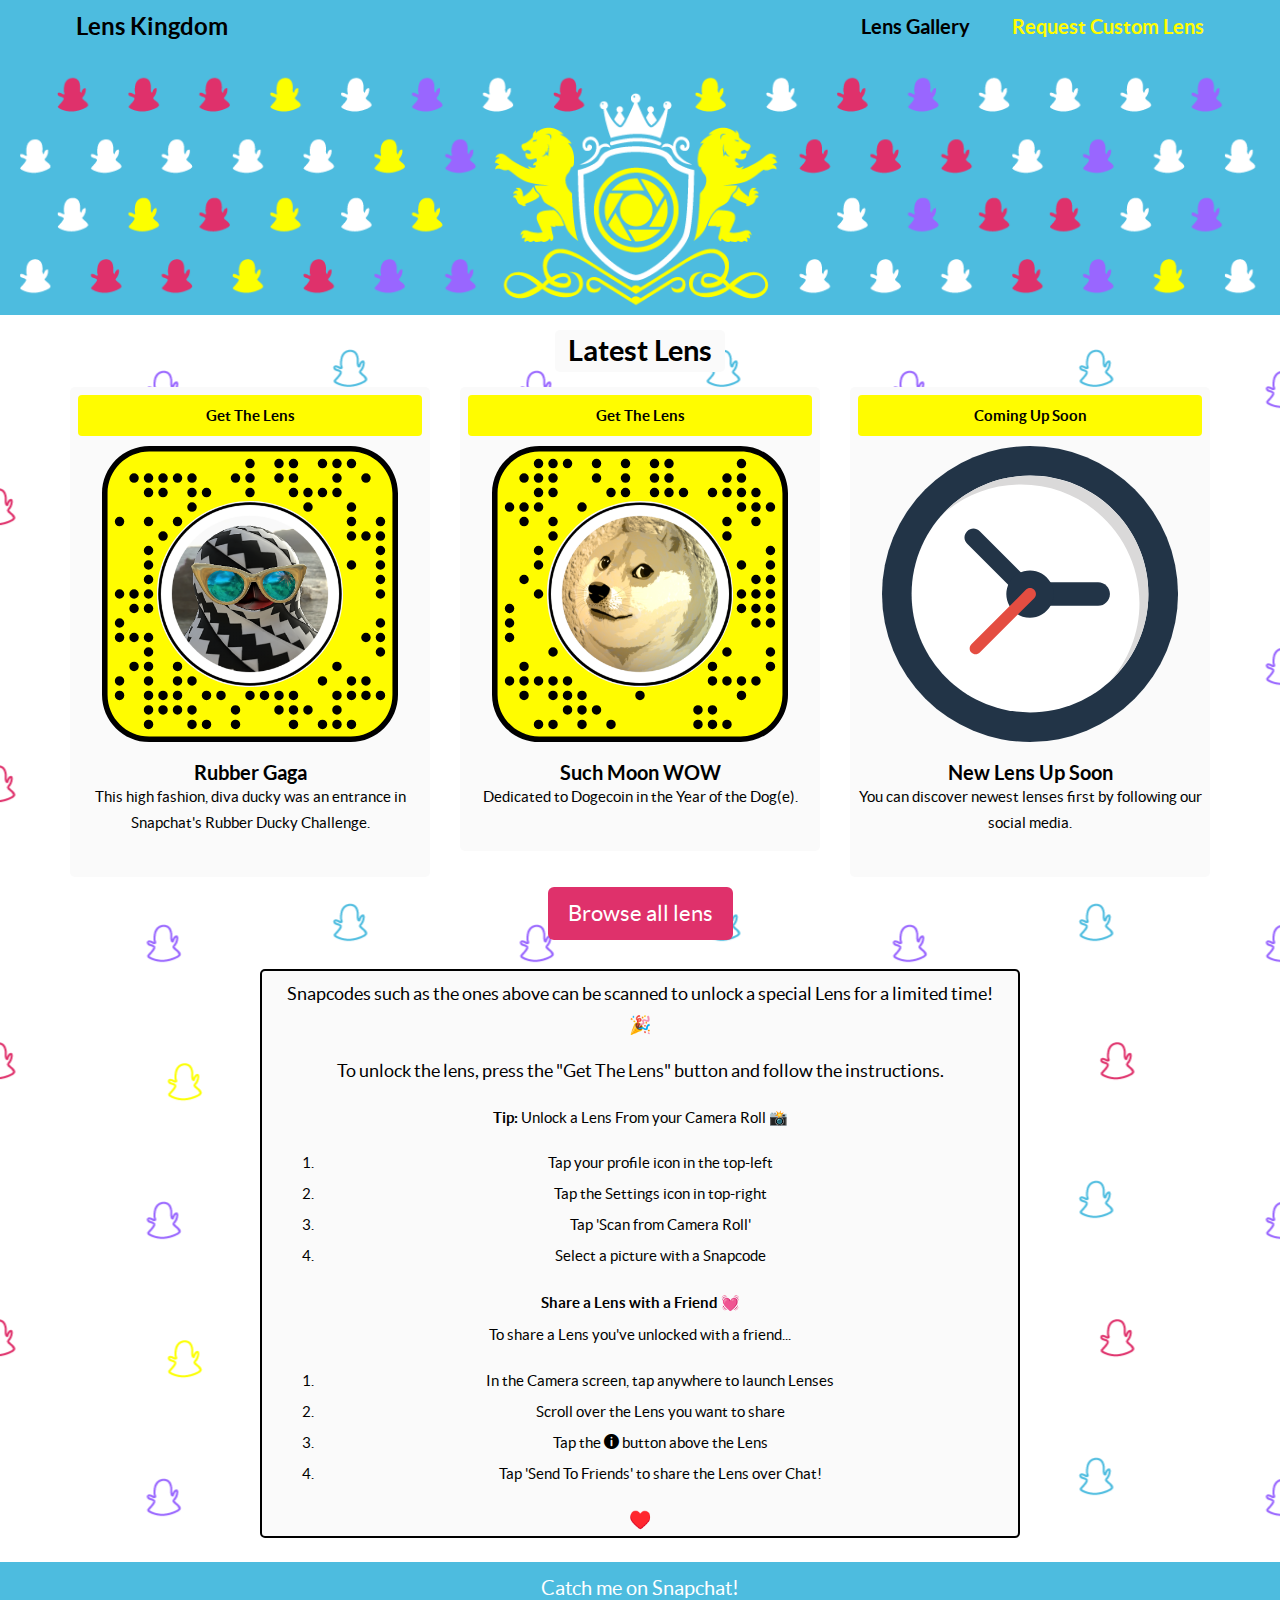
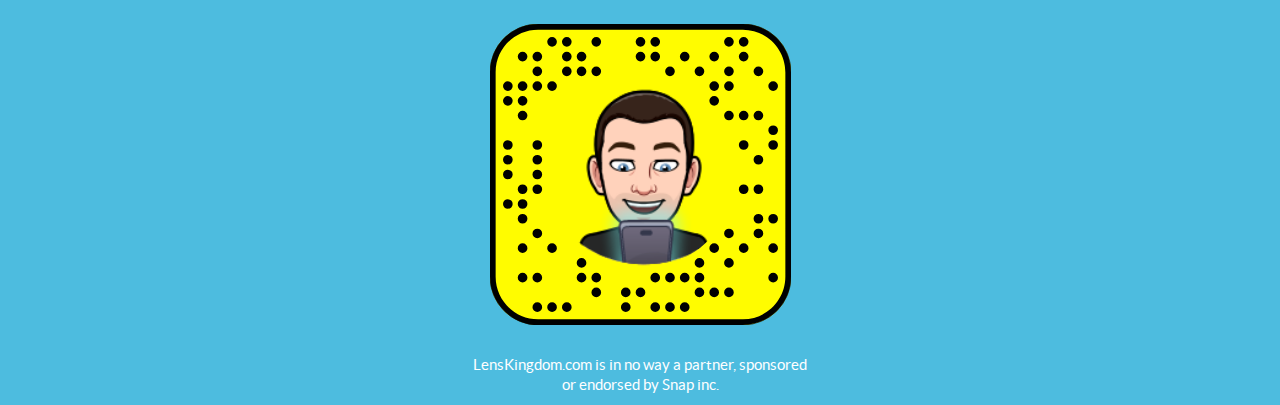
==== commit 54dcd250: "fixed button" ====
--- a/index.html
+++ b/index.html
@@ -88,7 +88,7 @@
             
             <div class="col-xs-12 col-sm-4 col-md-4 col-lg-4">
               <div class="tile">
-                <a class="btn btn-warning btn-large btn-block" href="https://www.snapchat.com/unlock/?type=SNAPCODE&uuid=3D0F07EE2AE744F68EB865E01CA4C42D&metadata=01">Coming Up Soon</a>
+                <a class="btn btn-warning btn-large btn-block" href="https://www.snapchat.com/unlock/?type=SNAPCODE&uuid=3D0F07EE2AE744F68EB865E01CA4C42D&metadata=01">Get The Lens</a>
                 <img src="img/snapcodes/ducky/snapcode.svg" alt="Infinity-Loop" class="tile-image">
                 <h3 class="tile-title">Rubber Gaga</h3>
                 <p>This high fashion, diva ducky was an entrance in Snapchat's Rubber Ducky Challenge.</p>
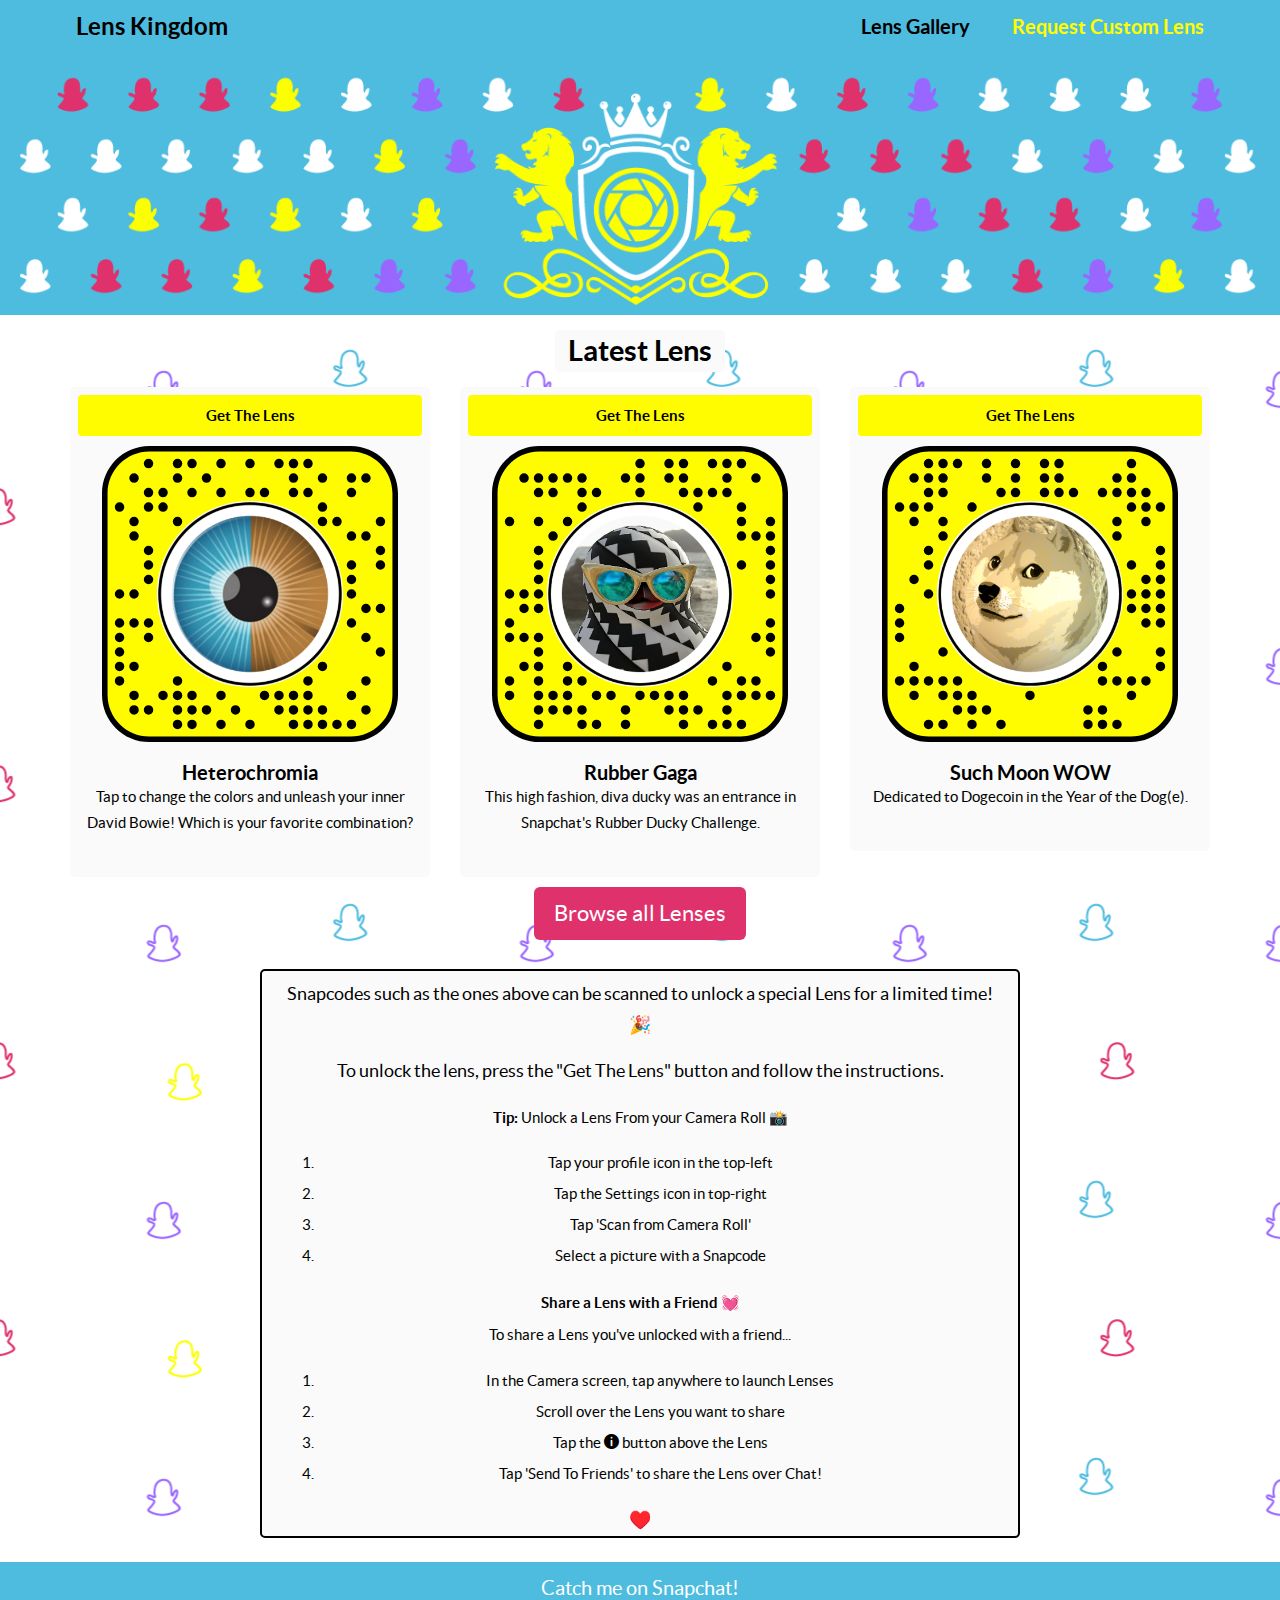
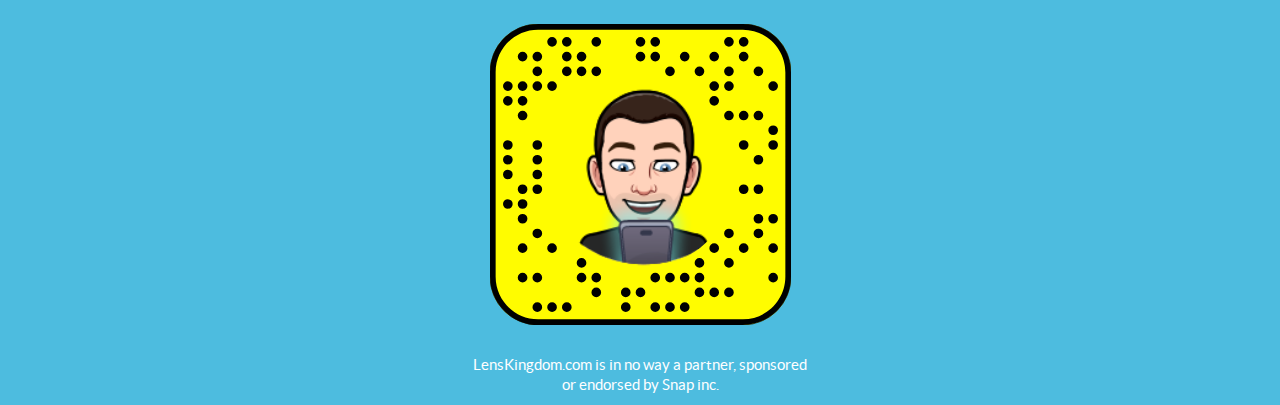
==== commit 877b6107: "added heterochromia" ====
--- a/index.html
+++ b/index.html
@@ -85,11 +85,19 @@
         <div class="col-lg-12">
           <div class="row">
               
+            <div class="col-xs-12 col-sm-4 col-md-4 col-lg-4">
+              <div class="tile">
+                <a class="btn btn-warning btn-large btn-block" href="https://www.snapchat.com/unlock/?type=SNAPCODE&uuid=ea2d7169895c42958c8e14da93008b56&metadata=01">Get The Lens</a>
+                <img src="img/snapcodes/heterochromia/snapcode.svg" alt="heterochromia" class="tile-image">
+                <h3 class="tile-title">Heterochromia</h3>
+                <p>Tap to change the colors and unleash your inner David Bowie! Which is your favorite combination?</p>
+              </div>
+            </div>  
             
             <div class="col-xs-12 col-sm-4 col-md-4 col-lg-4">
               <div class="tile">
                 <a class="btn btn-warning btn-large btn-block" href="https://www.snapchat.com/unlock/?type=SNAPCODE&uuid=3D0F07EE2AE744F68EB865E01CA4C42D&metadata=01">Get The Lens</a>
-                <img src="img/snapcodes/ducky/snapcode.svg" alt="Infinity-Loop" class="tile-image">
+                <img src="img/snapcodes/ducky/snapcode.svg" alt="ducky" class="tile-image">
                 <h3 class="tile-title">Rubber Gaga</h3>
                 <p>This high fashion, diva ducky was an entrance in Snapchat's Rubber Ducky Challenge.</p>
               </div>
@@ -104,16 +112,7 @@
                 <p>Dedicated to Dogecoin in the Year of the Dog(e).</p>
               </div>
             </div>
-
-
-            <div class="col-xs-12 col-sm-4 col-md-4 col-lg-4">
-              <div class="tile">
-                <a class="btn btn-warning btn-large btn-block">Coming Up Soon</a>
-                <img src="img/icons/svg/clocks.svg" alt="Pensils" class="tile-image">
-                <h3 class="tile-title">New Lens Up Soon</h3>
-                <p>You can discover newest lenses first by following our social media. </p>
-              </div>
-            </div>
+              
           </div> <!-- /row -->
         </div>
       </div> <!-- /row -->
@@ -122,7 +121,7 @@
     <!-- Button -->
 
           <p align="center">
-              <a type="button" class="btn btn-danger btn-hg" href="gallery.html">Browse all lens</a>
+              <a type="button" class="btn btn-danger btn-hg" href="gallery.html">Browse all Lenses</a>
           </p>
     <!-- /Button -->
      <!-- How to use -->
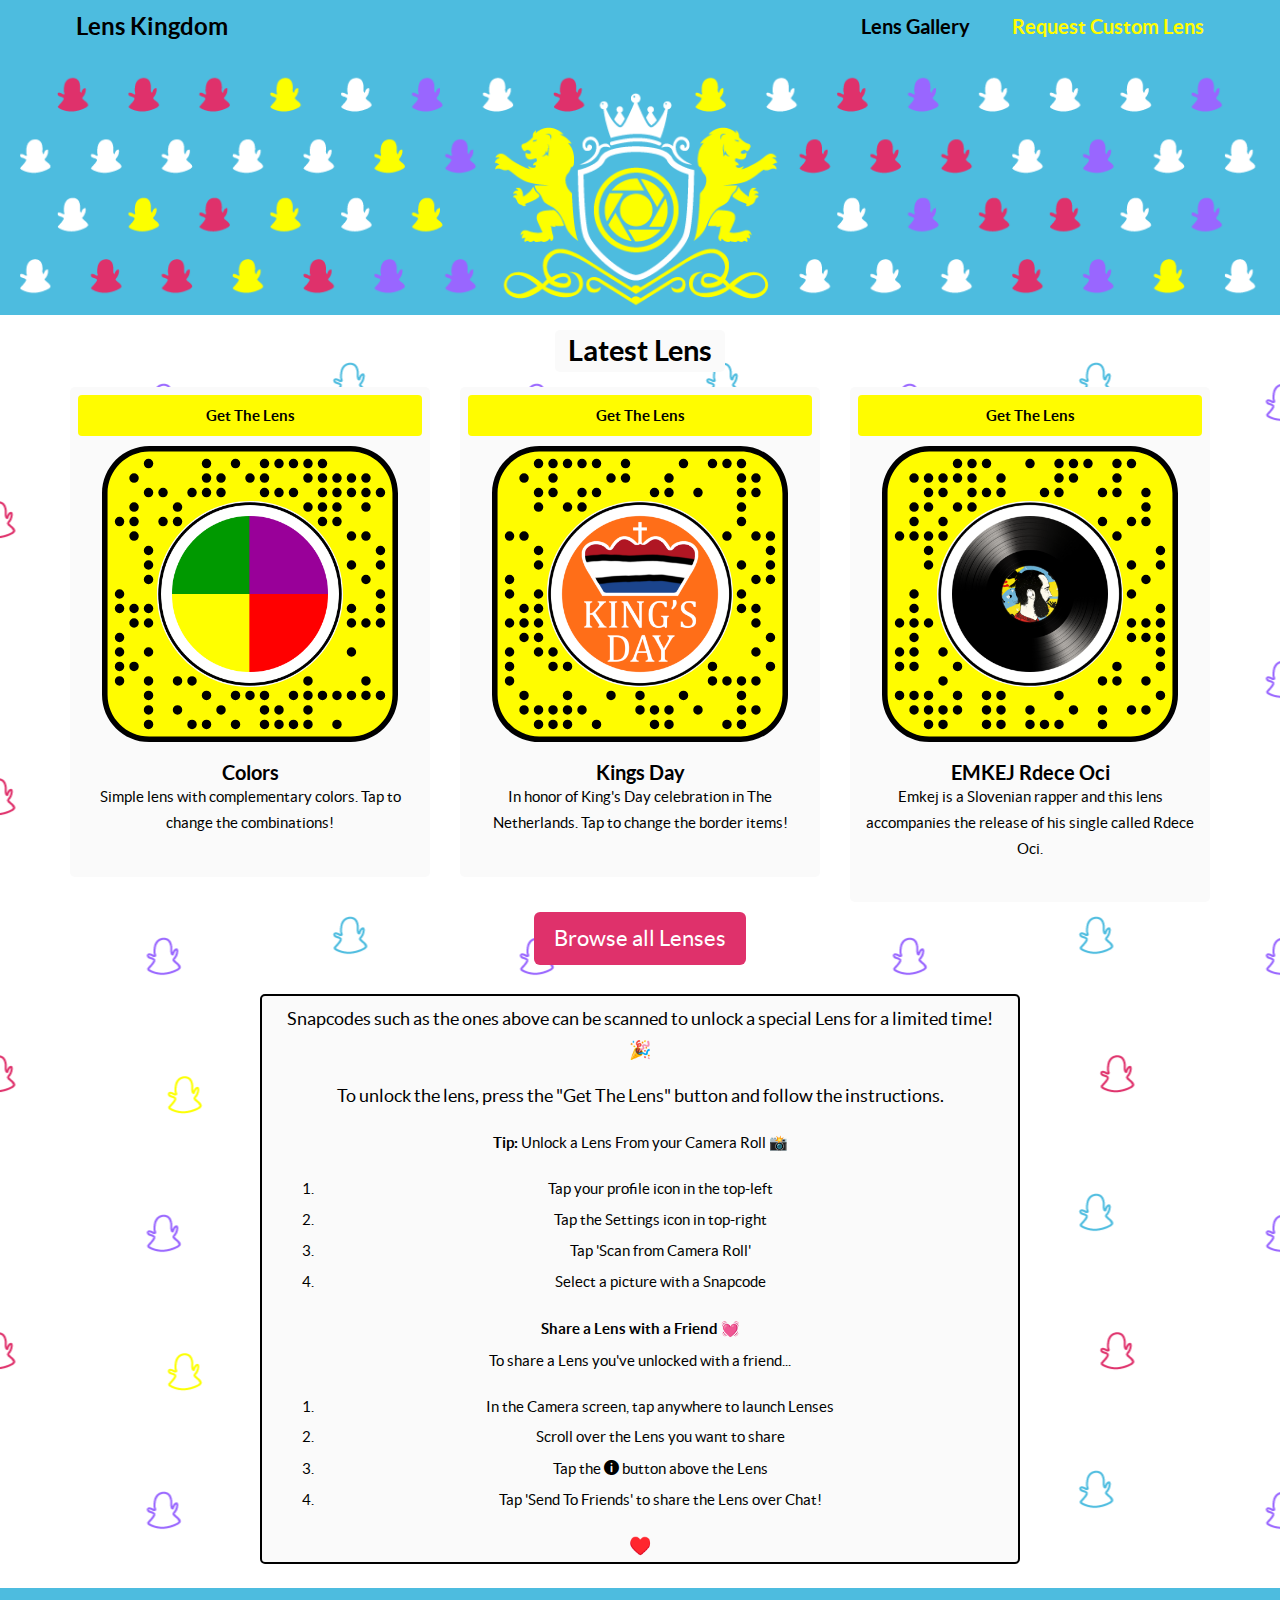
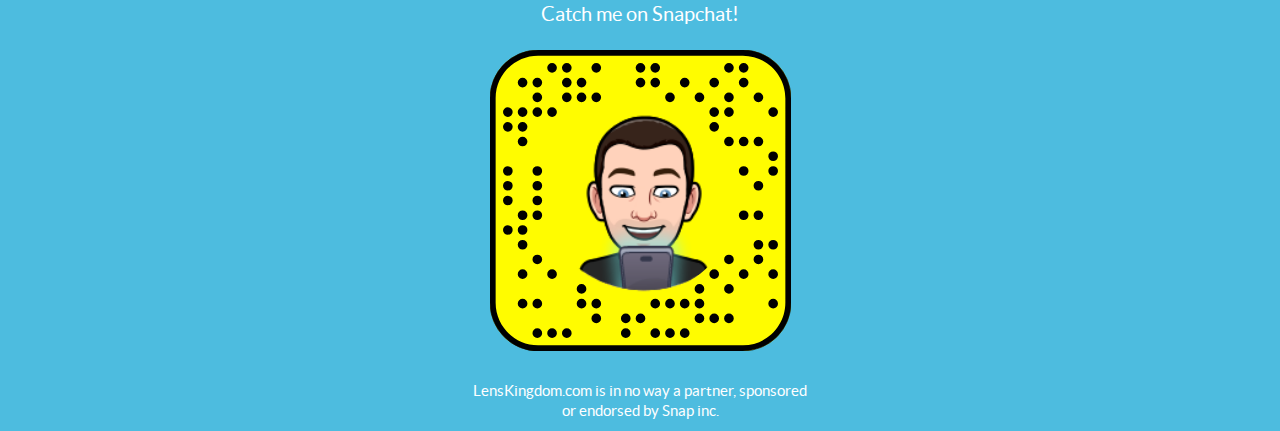
==== commit 695aa680: "uloading 3 new lenses" ====
--- a/index.html
+++ b/index.html
@@ -87,29 +87,29 @@
               
             <div class="col-xs-12 col-sm-4 col-md-4 col-lg-4">
               <div class="tile">
-                <a class="btn btn-warning btn-large btn-block" href="https://www.snapchat.com/unlock/?type=SNAPCODE&uuid=ea2d7169895c42958c8e14da93008b56&metadata=01">Get The Lens</a>
-                <img src="img/snapcodes/heterochromia/snapcode.svg" alt="heterochromia" class="tile-image">
-                <h3 class="tile-title">Heterochromia</h3>
-                <p>Tap to change the colors and unleash your inner David Bowie! Which is your favorite combination?</p>
+                <a class="btn btn-warning btn-large btn-block" href="https://www.snapchat.com/unlock/?type=SNAPCODE&uuid=1ce41b638a8742d08194c0fe7200f7fa&metadata=01">Get The Lens</a>
+                <img src="img/snapcodes/colors/snapcode.svg" alt="colors" class="tile-image">
+                <h3 class="tile-title">Colors</h3>
+                <p>Simple lens with complementary colors. Tap to change the combinations!</p>
               </div>
             </div>  
             
             <div class="col-xs-12 col-sm-4 col-md-4 col-lg-4">
               <div class="tile">
-                <a class="btn btn-warning btn-large btn-block" href="https://www.snapchat.com/unlock/?type=SNAPCODE&uuid=3D0F07EE2AE744F68EB865E01CA4C42D&metadata=01">Get The Lens</a>
-                <img src="img/snapcodes/ducky/snapcode.svg" alt="ducky" class="tile-image">
-                <h3 class="tile-title">Rubber Gaga</h3>
-                <p>This high fashion, diva ducky was an entrance in Snapchat's Rubber Ducky Challenge.</p>
+                <a class="btn btn-warning btn-large btn-block" href="https://www.snapchat.com/unlock/?type=SNAPCODE&uuid=25c7ebc54d5d4e1b923cb941299d387e&metadata=01">Get The Lens</a>
+                <img src="img/snapcodes/kingsday18/snapcode.svg" alt="kingsday18" class="tile-image">
+                <h3 class="tile-title">Kings Day</h3>
+                <p>In honor of King's Day celebration in The Netherlands. Tap to change the border items!</p>
               </div>
             </div>  
               
               
             <div class="col-xs-12 col-sm-4 col-md-4 col-lg-4">
               <div class="tile">
-                <a class="btn btn-warning btn-large btn-block" href="https://www.snapchat.com/unlock/?type=SNAPCODE&uuid=e97d981088094ddb8481f3034ddabe87&metadata=01">Get The Lens</a>
-                <img src="img/snapcodes/doge/doge.svg" alt="doge" class="tile-image">
-                <h3 class="tile-title">Such Moon WOW</h3>
-                <p>Dedicated to Dogecoin in the Year of the Dog(e).</p>
+                <a class="btn btn-warning btn-large btn-block" href="https://www.snapchat.com/unlock/?type=SNAPCODE&uuid=54a7af91d5bf4a87ae6494116cbe1775&metadata=01">Get The Lens</a>
+                <img src="img/snapcodes/emkej/snapcode.svg" alt="emkej" class="tile-image">
+                <h3 class="tile-title">EMKEJ Rdece Oci</h3>
+                <p>Emkej is a Slovenian rapper and this lens accompanies the release of his single called Rdece Oci.</p>
               </div>
             </div>
               
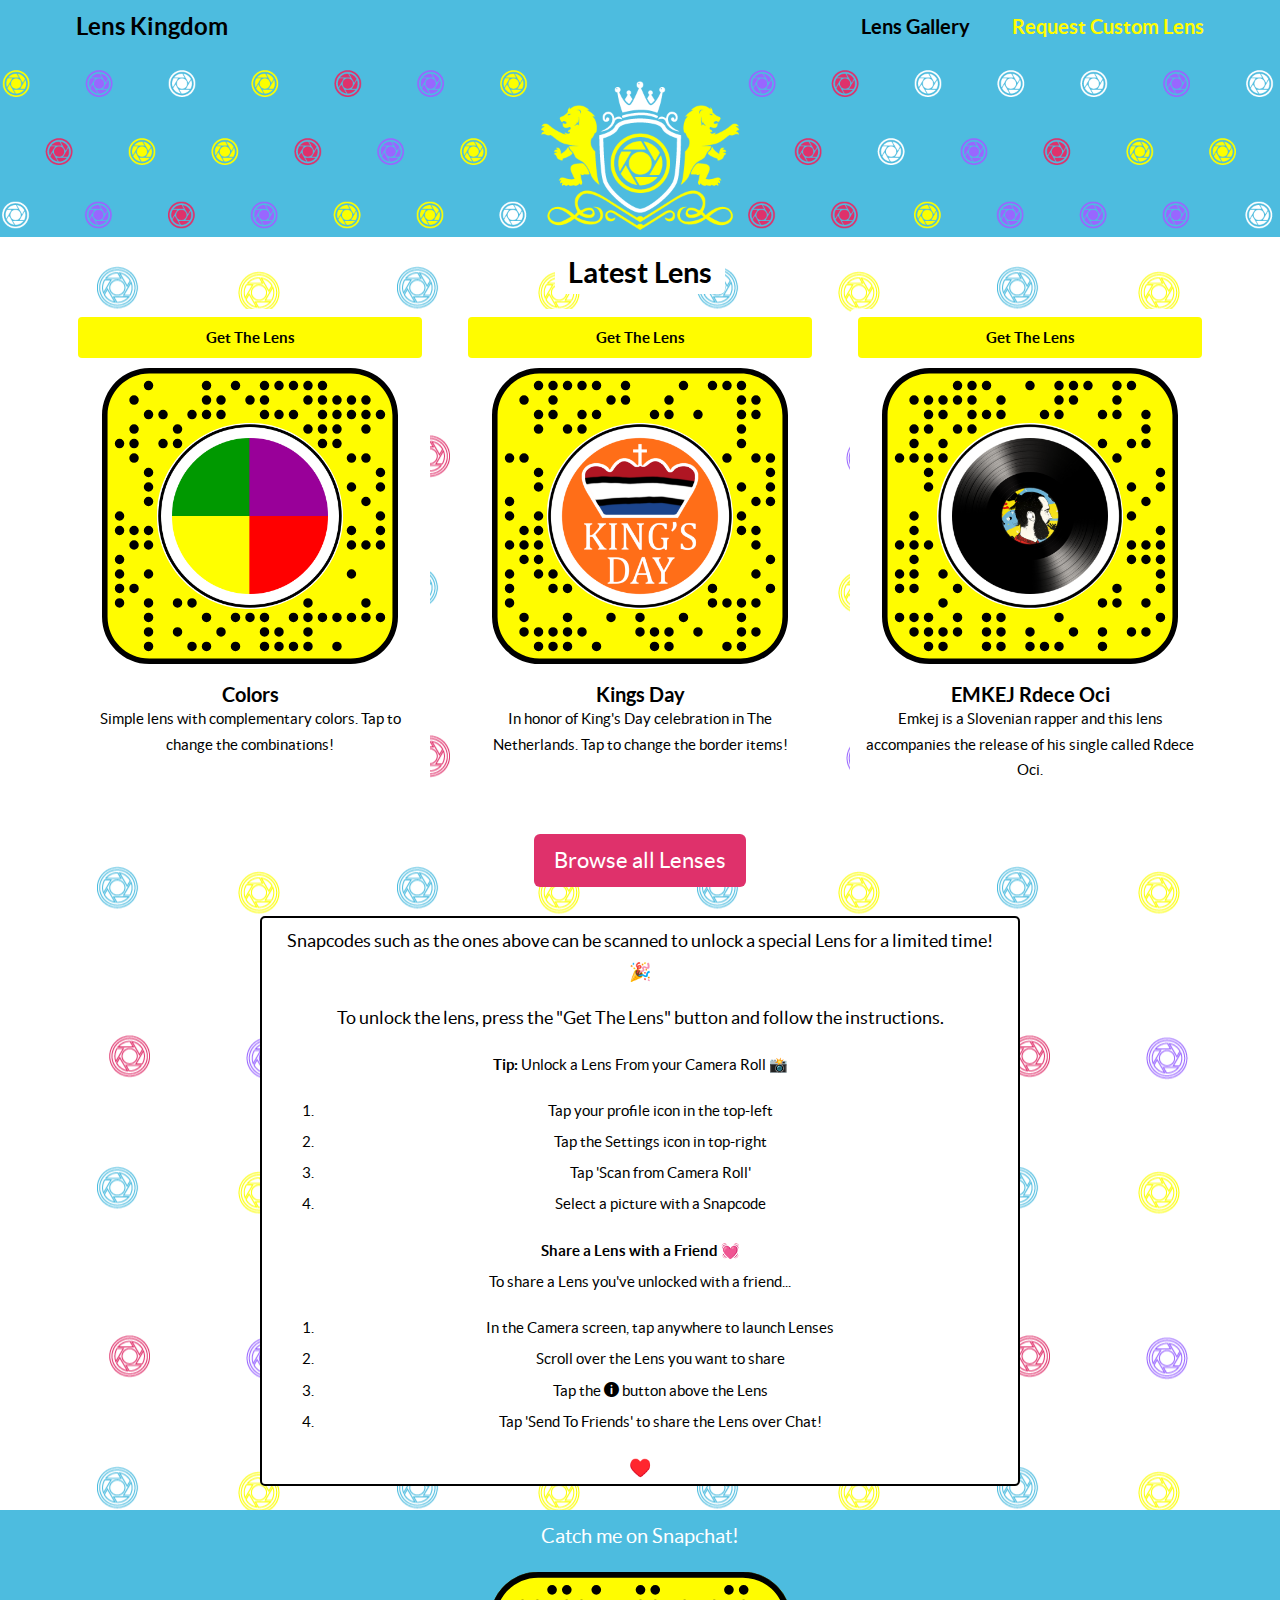
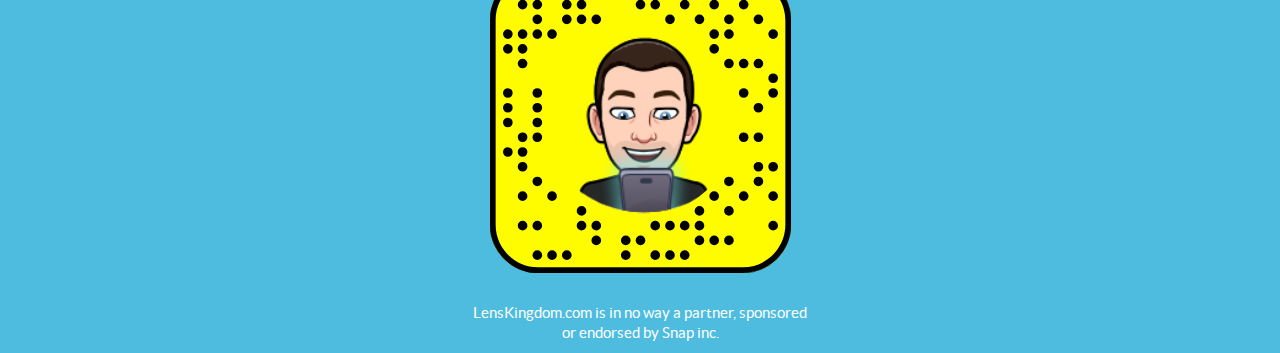
==== commit 9918dfe8: "new banner and background" ====
--- a/index.html
+++ b/index.html
@@ -41,7 +41,7 @@
           }
           .h4-text {
               padding: 5px;
-              background-color: #fafafa;
+              background-color: #ffffff;
               width: 170px;
               border-radius: 5px;
           }
--- a/css/flat-ui.css
+++ b/css/flat-ui.css
@@ -1316,7 +1316,7 @@
 }
 .form-control,
 .select2-search input[type="text"] {
-    background-color: #fafafa;
+    background-color: #ffffff;
   border: 2px solid #000;
   color: #34495e;
   font-family: "Lato", Helvetica, Arial, sans-serif;
@@ -4053,14 +4053,14 @@
   margin-top: 14px;
   margin-bottom: 24px;
   padding-top: 8px;
-  background-color: #fafafa;
+  background-color: #ffffff;
   border-width: 2px;
   border-color: #000000;
   border-radius: 5px;
   border-style: solid;
 }
 .tile {
-  background-color: #fafafa;
+  background-color: #ffffff;
   border-radius: 5px;
   padding: 8px;
   margin-bottom: 10px;
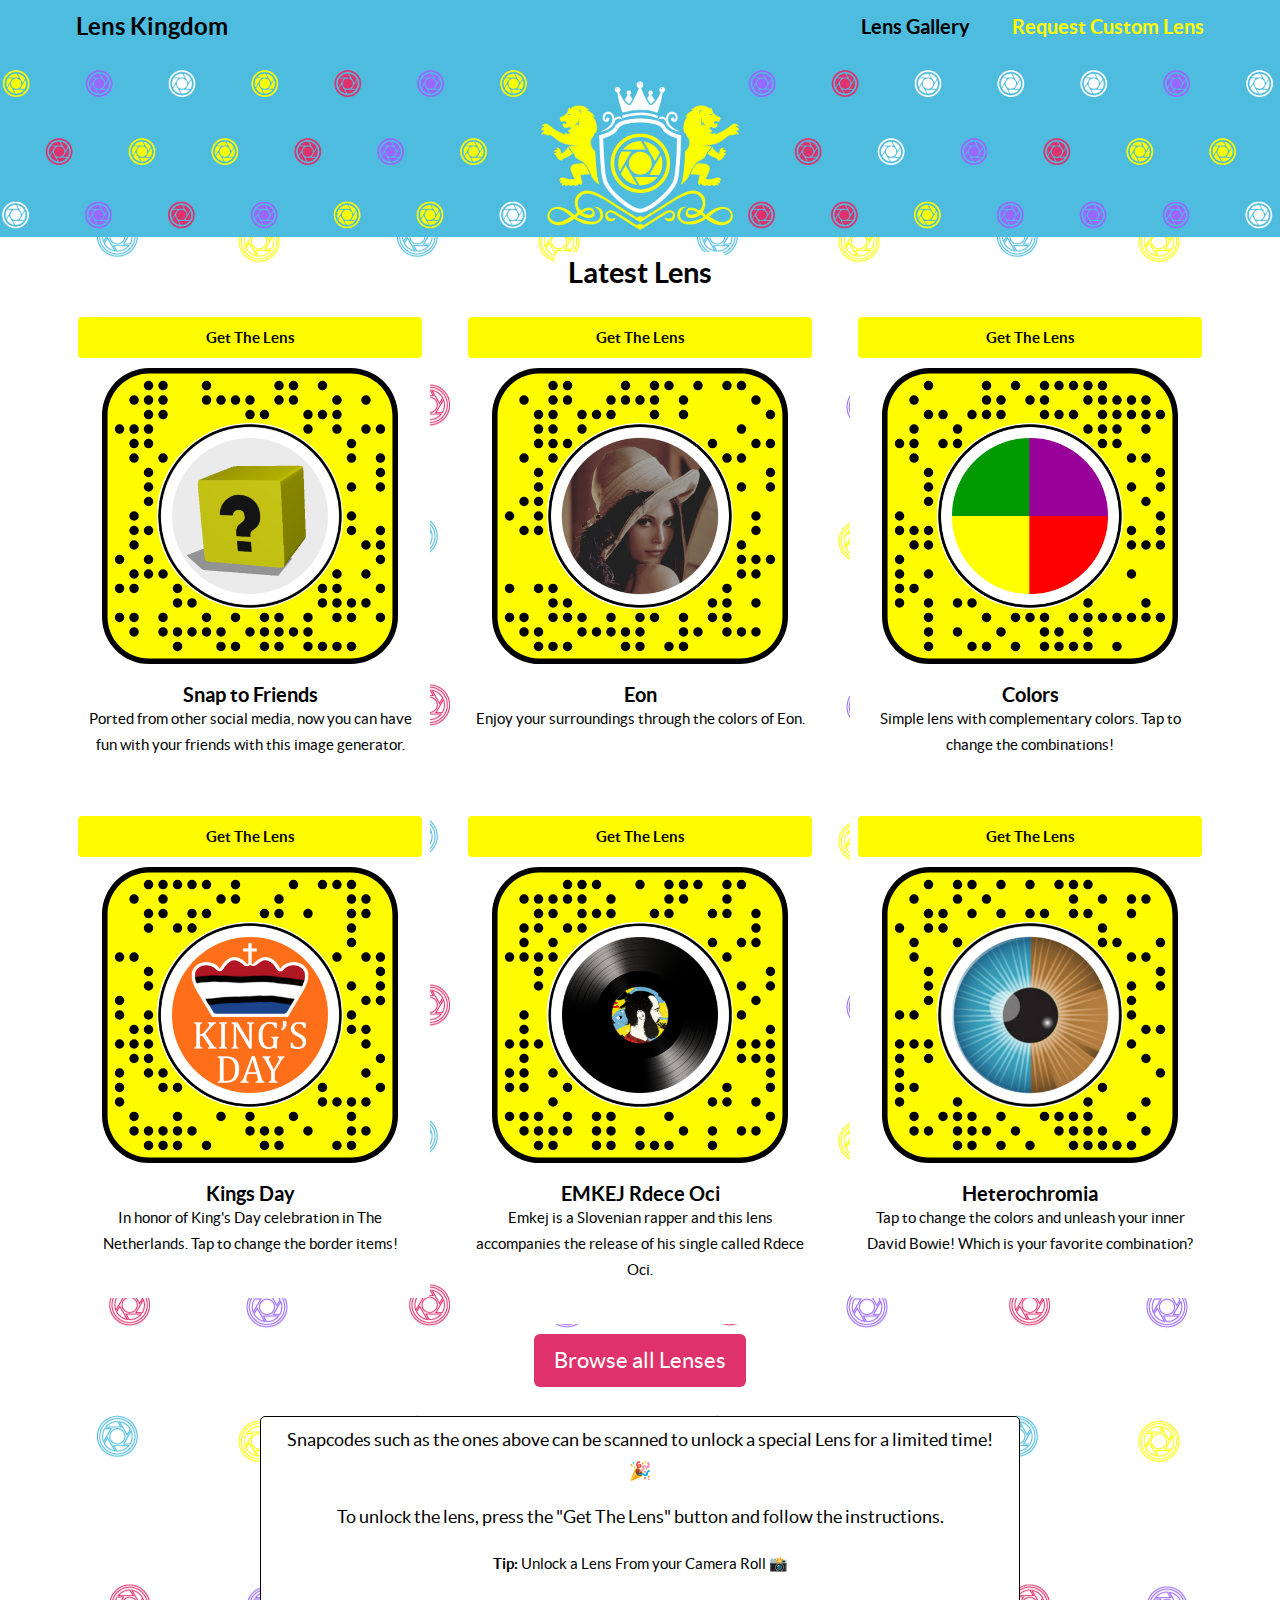
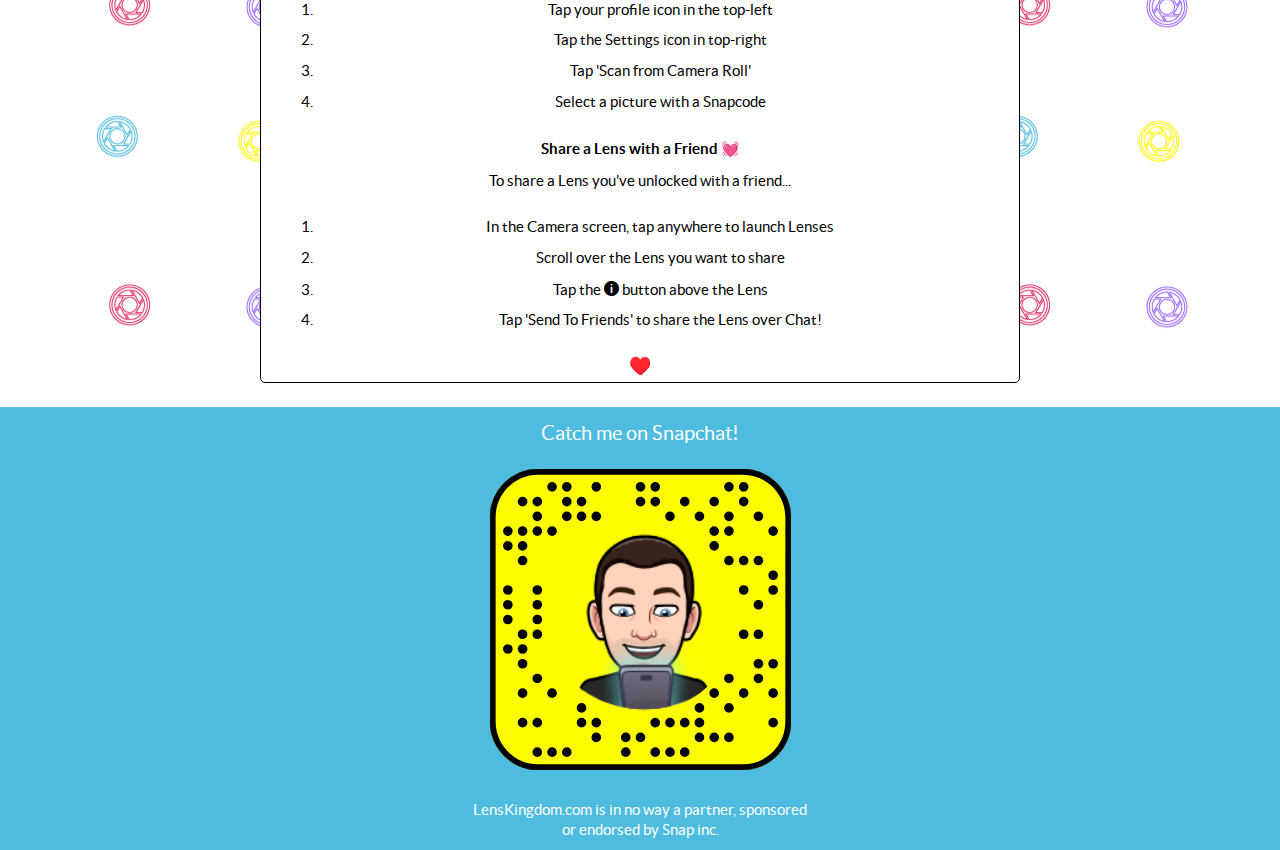
==== commit 52a5a5ce: "2 new lenses added, front page changed to 6" ====
--- a/index.html
+++ b/index.html
@@ -81,9 +81,28 @@
     <!-- Container image height 275 -->
     <div class="container">
       <center><h4 aligh="center"><div class="h4-text">Latest Lens</div></h4></center>
+      <!--  START ROW -->
       <div class="row">
         <div class="col-lg-12">
           <div class="row">
+            
+            <div class="col-xs-12 col-sm-4 col-md-4 col-lg-4">
+              <div class="tile">
+                <a class="btn btn-warning btn-large btn-block" href="https://www.snapchat.com/unlock/?type=SNAPCODE&uuid=718e58a5a8f84e8a92d814a405fcf66b&metadata=01">Get The Lens</a>
+                <img src="img/snapcodes/snap2friends/snapcode.svg" alt="snap2friends" class="tile-image">
+                <h3 class="tile-title">Snap to Friends</h3>
+                <p>Ported from other social media, now you can have fun with your friends with this image generator.</p>
+              </div>
+            </div>  
+            
+            <div class="col-xs-12 col-sm-4 col-md-4 col-lg-4">
+              <div class="tile">
+                <a class="btn btn-warning btn-large btn-block" href="https://www.snapchat.com/unlock/?type=SNAPCODE&uuid=e1e9c339253d422fbb0103d1dcb38928&metadata=01">Get The Lens</a>
+                <img src="img/snapcodes/eon/snapcode.svg" alt="eon" class="tile-image">
+                <h3 class="tile-title">Eon</h3>
+                <p>Enjoy your surroundings through the colors of Eon.</p>
+              </div>
+            </div>
               
             <div class="col-xs-12 col-sm-4 col-md-4 col-lg-4">
               <div class="tile">
@@ -93,6 +112,16 @@
                 <p>Simple lens with complementary colors. Tap to change the combinations!</p>
               </div>
             </div>  
+              
+          </div>
+        </div>
+      </div>
+      <!-- END ROW -->
+        
+      <!--  START ROW -->
+      <div class="row">
+        <div class="col-lg-12">
+          <div class="row">
             
             <div class="col-xs-12 col-sm-4 col-md-4 col-lg-4">
               <div class="tile">
@@ -111,11 +140,21 @@
                 <h3 class="tile-title">EMKEJ Rdece Oci</h3>
                 <p>Emkej is a Slovenian rapper and this lens accompanies the release of his single called Rdece Oci.</p>
               </div>
-            </div>
-              
-          </div> <!-- /row -->
+            </div>  
+              
+              <div class="col-xs-12 col-sm-4 col-md-4 col-lg-4">
+              <div class="tile">
+                <a class="btn btn-warning btn-large btn-block" href="https://www.snapchat.com/unlock/?type=SNAPCODE&uuid=ea2d7169895c42958c8e14da93008b56&metadata=01">Get The Lens</a>
+                <img src="img/snapcodes/heterochromia/snapcode.svg" alt="heterochromia" class="tile-image">
+                <h3 class="tile-title">Heterochromia</h3>
+                <p>Tap to change the colors and unleash your inner David Bowie! Which is your favorite combination?</p>
+              </div>
+            </div>  
+              
+          </div>
         </div>
-      </div> <!-- /row -->
+      </div>
+      <!-- END ROW -->
     </div>
     <!-- /Container -->
     <!-- Button -->
--- a/css/flat-ui.css
+++ b/css/flat-ui.css
@@ -4054,7 +4054,7 @@
   margin-bottom: 24px;
   padding-top: 8px;
   background-color: #ffffff;
-  border-width: 2px;
+  border-width: 1px;
   border-color: #000000;
   border-radius: 5px;
   border-style: solid;
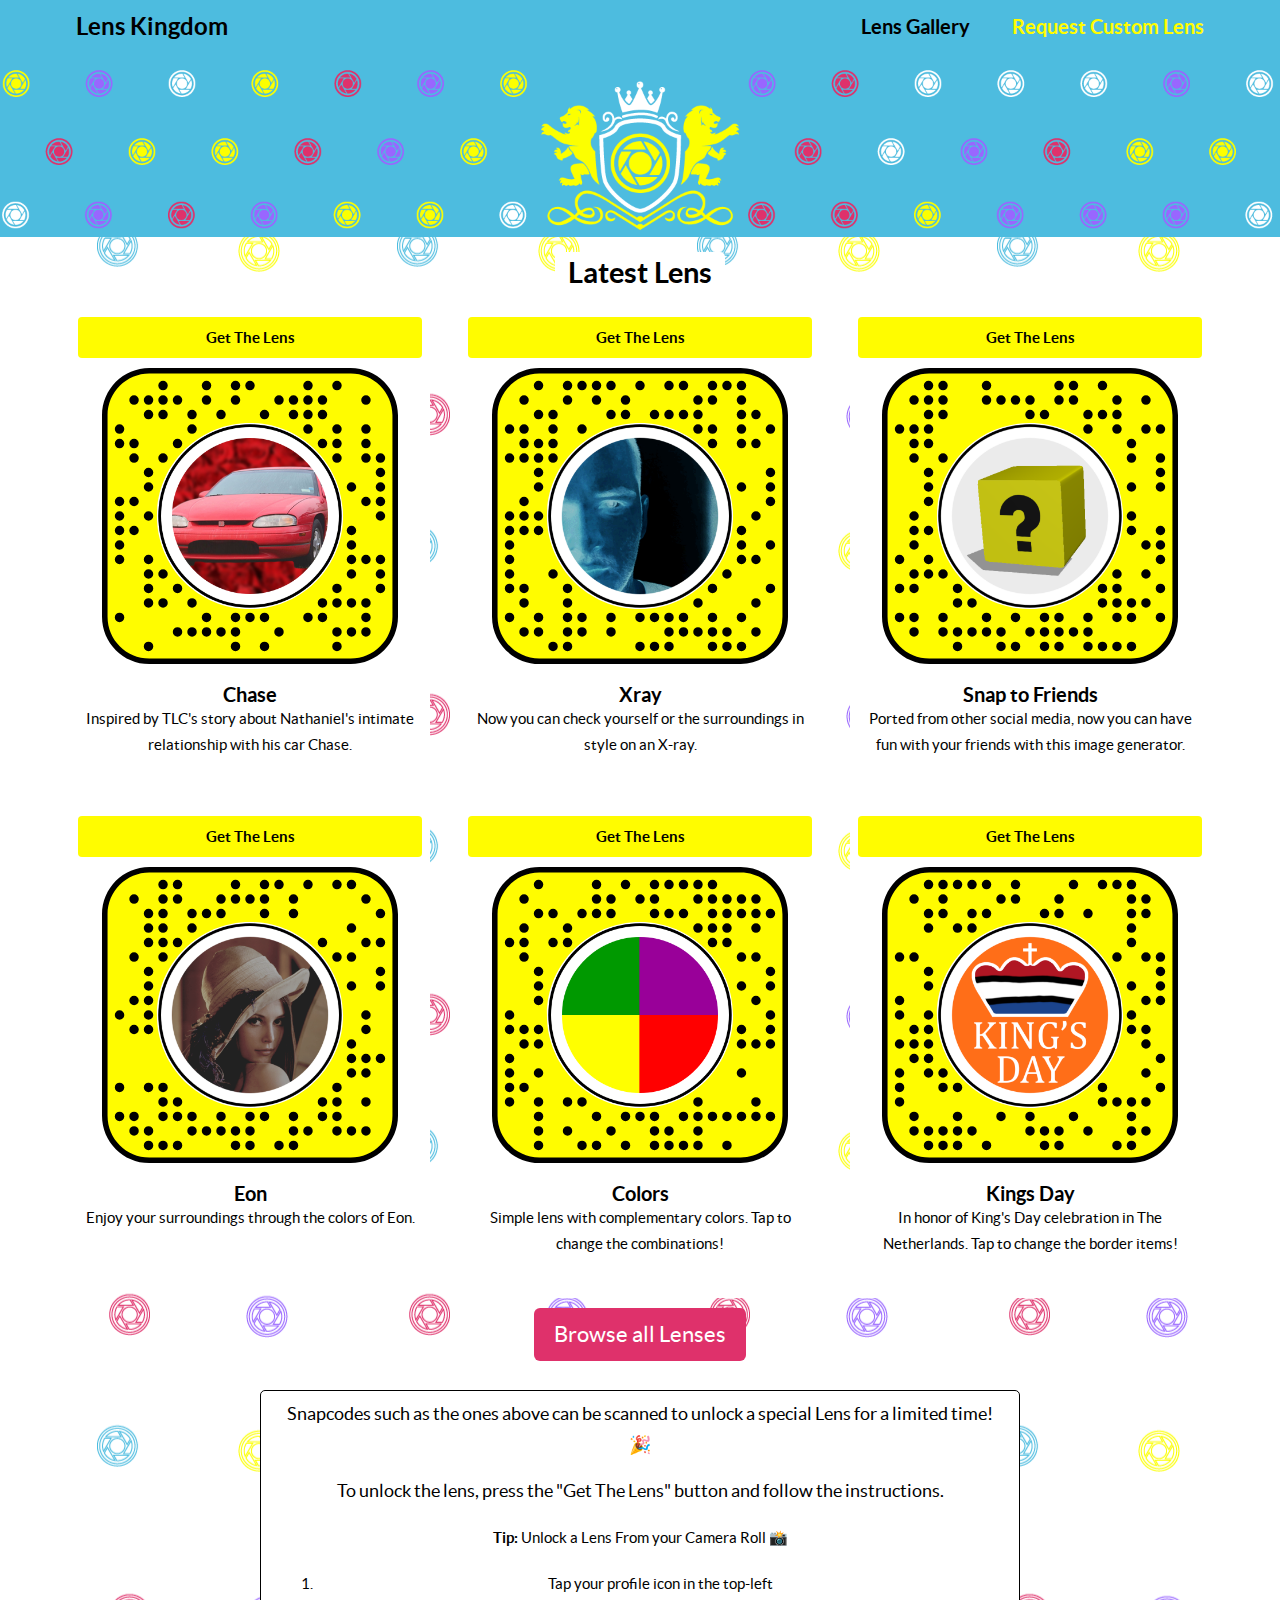
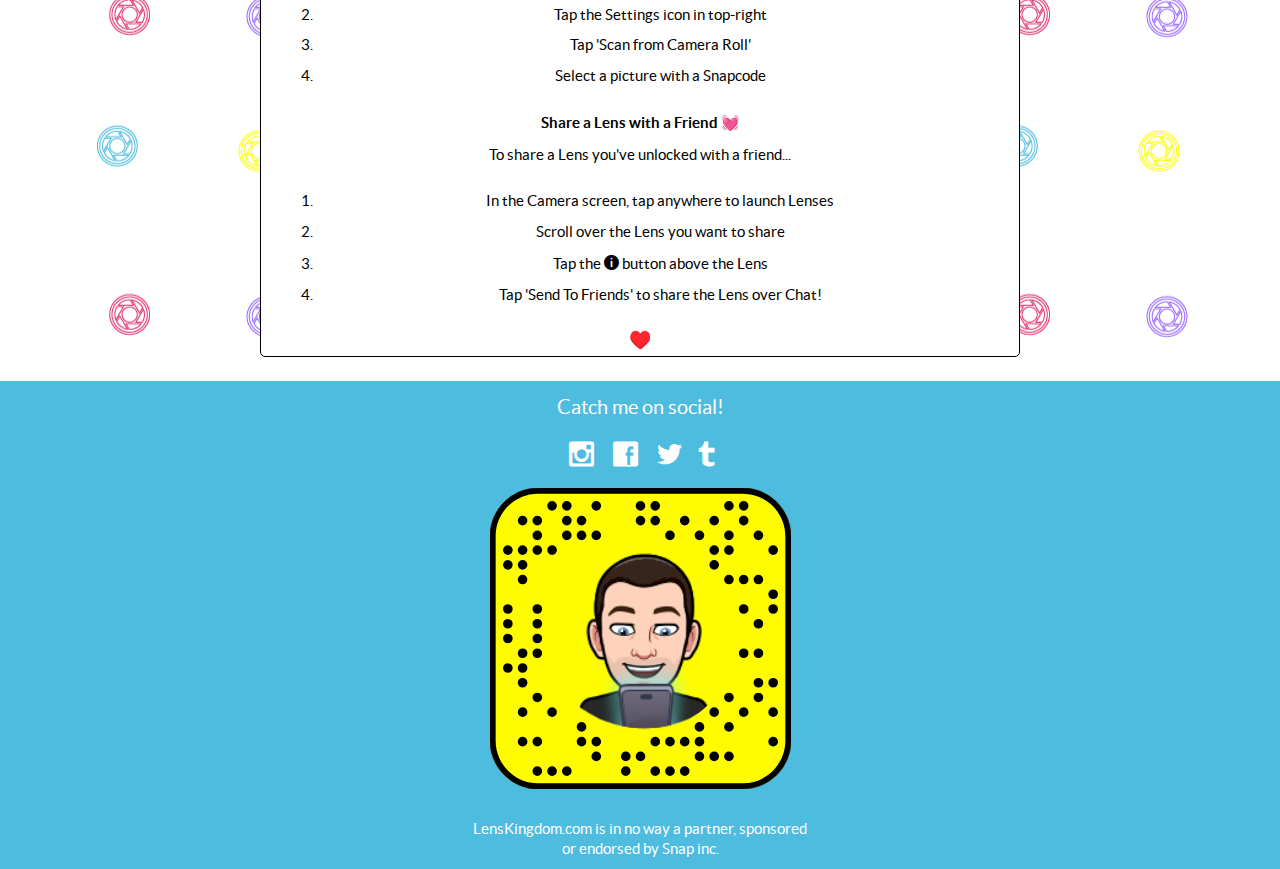
==== commit afbd12bc: "2 new lenses added, social links added to footer" ====
--- a/index.html
+++ b/index.html
@@ -86,6 +86,27 @@
         <div class="col-lg-12">
           <div class="row">
             
+            
+              
+              
+            <div class="col-xs-12 col-sm-4 col-md-4 col-lg-4">
+              <div class="tile">
+                <a class="btn btn-warning btn-large btn-block" href="https://www.snapchat.com/unlock/?type=SNAPCODE&uuid=7164195787214c6eaf98eb771cbe61a5&metadata=01">Get The Lens</a>
+                <img src="img/snapcodes/Chase/snapcode.svg" alt="chase" class="tile-image">
+                <h3 class="tile-title">Chase</h3>
+                <p>Inspired by TLC's story about Nathaniel's intimate relationship with his car Chase.</p>
+              </div>
+            </div>  
+              
+              <div class="col-xs-12 col-sm-4 col-md-4 col-lg-4">
+              <div class="tile">
+                <a class="btn btn-warning btn-large btn-block" href="https://www.snapchat.com/unlock/?type=SNAPCODE&uuid=a335f891f9764b85a8852778cf4ca5ae&metadata=01">Get The Lens</a>
+                <img src="img/snapcodes/xray/snapcode.svg" alt="xray" class="tile-image">
+                <h3 class="tile-title">Xray</h3>
+                <p>Now you can check yourself or the surroundings in style on an X-ray.</p>
+              </div>
+            </div>  
+              
             <div class="col-xs-12 col-sm-4 col-md-4 col-lg-4">
               <div class="tile">
                 <a class="btn btn-warning btn-large btn-block" href="https://www.snapchat.com/unlock/?type=SNAPCODE&uuid=718e58a5a8f84e8a92d814a405fcf66b&metadata=01">Get The Lens</a>
@@ -95,23 +116,6 @@
               </div>
             </div>  
             
-            <div class="col-xs-12 col-sm-4 col-md-4 col-lg-4">
-              <div class="tile">
-                <a class="btn btn-warning btn-large btn-block" href="https://www.snapchat.com/unlock/?type=SNAPCODE&uuid=e1e9c339253d422fbb0103d1dcb38928&metadata=01">Get The Lens</a>
-                <img src="img/snapcodes/eon/snapcode.svg" alt="eon" class="tile-image">
-                <h3 class="tile-title">Eon</h3>
-                <p>Enjoy your surroundings through the colors of Eon.</p>
-              </div>
-            </div>
-              
-            <div class="col-xs-12 col-sm-4 col-md-4 col-lg-4">
-              <div class="tile">
-                <a class="btn btn-warning btn-large btn-block" href="https://www.snapchat.com/unlock/?type=SNAPCODE&uuid=1ce41b638a8742d08194c0fe7200f7fa&metadata=01">Get The Lens</a>
-                <img src="img/snapcodes/colors/snapcode.svg" alt="colors" class="tile-image">
-                <h3 class="tile-title">Colors</h3>
-                <p>Simple lens with complementary colors. Tap to change the combinations!</p>
-              </div>
-            </div>  
               
           </div>
         </div>
@@ -125,6 +129,24 @@
             
             <div class="col-xs-12 col-sm-4 col-md-4 col-lg-4">
               <div class="tile">
+                <a class="btn btn-warning btn-large btn-block" href="https://www.snapchat.com/unlock/?type=SNAPCODE&uuid=e1e9c339253d422fbb0103d1dcb38928&metadata=01">Get The Lens</a>
+                <img src="img/snapcodes/eon/snapcode.svg" alt="eon" class="tile-image">
+                <h3 class="tile-title">Eon</h3>
+                <p>Enjoy your surroundings through the colors of Eon.</p>
+              </div>
+            </div>
+              
+            <div class="col-xs-12 col-sm-4 col-md-4 col-lg-4">
+              <div class="tile">
+                <a class="btn btn-warning btn-large btn-block" href="https://www.snapchat.com/unlock/?type=SNAPCODE&uuid=1ce41b638a8742d08194c0fe7200f7fa&metadata=01">Get The Lens</a>
+                <img src="img/snapcodes/colors/snapcode.svg" alt="colors" class="tile-image">
+                <h3 class="tile-title">Colors</h3>
+                <p>Simple lens with complementary colors. Tap to change the combinations!</p>
+              </div>
+            </div>  
+              
+            <div class="col-xs-12 col-sm-4 col-md-4 col-lg-4">
+              <div class="tile">
                 <a class="btn btn-warning btn-large btn-block" href="https://www.snapchat.com/unlock/?type=SNAPCODE&uuid=25c7ebc54d5d4e1b923cb941299d387e&metadata=01">Get The Lens</a>
                 <img src="img/snapcodes/kingsday18/snapcode.svg" alt="kingsday18" class="tile-image">
                 <h3 class="tile-title">Kings Day</h3>
@@ -132,24 +154,6 @@
               </div>
             </div>  
               
-              
-            <div class="col-xs-12 col-sm-4 col-md-4 col-lg-4">
-              <div class="tile">
-                <a class="btn btn-warning btn-large btn-block" href="https://www.snapchat.com/unlock/?type=SNAPCODE&uuid=54a7af91d5bf4a87ae6494116cbe1775&metadata=01">Get The Lens</a>
-                <img src="img/snapcodes/emkej/snapcode.svg" alt="emkej" class="tile-image">
-                <h3 class="tile-title">EMKEJ Rdece Oci</h3>
-                <p>Emkej is a Slovenian rapper and this lens accompanies the release of his single called Rdece Oci.</p>
-              </div>
-            </div>  
-              
-              <div class="col-xs-12 col-sm-4 col-md-4 col-lg-4">
-              <div class="tile">
-                <a class="btn btn-warning btn-large btn-block" href="https://www.snapchat.com/unlock/?type=SNAPCODE&uuid=ea2d7169895c42958c8e14da93008b56&metadata=01">Get The Lens</a>
-                <img src="img/snapcodes/heterochromia/snapcode.svg" alt="heterochromia" class="tile-image">
-                <h3 class="tile-title">Heterochromia</h3>
-                <p>Tap to change the colors and unleash your inner David Bowie! Which is your favorite combination?</p>
-              </div>
-            </div>  
               
           </div>
         </div>
@@ -198,23 +202,23 @@
           </div>
           
             <div class="col-xs-12 col-sm-4 col-md-4 col-lg-4" align="center">
-                <h6 class="demo-panel-title">Catch me on Snapchat!</h6> 
-                <img src="img/snapcodes/personal/snapcodeBitmoji.svg" alt="sh4rkboi" class="tile-image">
-            <!-- <span class="fui-instagram social"></span>
-            <span class="fui-facebook social"></span>
-            <span class="fui-twitter social"></span>
-            <span class="fui-youtube social"></span>
+                <h6 class="demo-panel-title">Catch me on social!</h6> 
+                
+            <a href="https://www.instagram.com/lenskingdomofficial" class="footer_social"><span class="fui-instagram social"></span></a>
+            <a href="https://www.facebook.com/LensKingdomOfficial" class="footer_social"><span class="fui-facebook social"></span></a>
+            <a href="https://twitter.com/LensKingdom" class="footer_social"><span class="fui-twitter social"></span></a>
+            <a href="https://lenskingdomofficial.tumblr.com" class="footer_social"><span class="fui-tumblr"></span></a>
+             <!-- <span class="fui-youtube social"></span>
             <span class="fui-mail social"></span> -->
           <!-- <span class="fui-vimeo"></span> -->
           <!-- <span class="fui-spotify"></span> -->
           <!-- <span class="fui-pinterest"></span> -->
           <!-- <span class="fui-linkedin"></span> -->
           <!-- <span class="fui-google-plus"></span> -->
-          <!-- <span class="fui-tumblr"></span> -->
           <!-- <span class="fui-paypal"></span> -->
-          
           <!-- <span class="fui-github"></span> -->
                 <!--  <h5 class="demo-panel-title">Get social!</h5> -->
+                <img src="img/snapcodes/personal/snapcodeBitmoji.svg" alt="sh4rkboi" class="tile-image">
                  <p>LensKingdom.com is in no way a partner, sponsored or endorsed by Snap inc.</p>
             </div>
           
--- a/css/flat-ui.css
+++ b/css/flat-ui.css
@@ -5964,16 +5964,15 @@
   font-size: 25px;
   padding: 0;
 }
-footer a {
-  color: #9966ff;
-  font-weight: 700;
-}
 footer p {
   font-size: 15px;
   line-height: 20px;
   margin-top: 10px;
   margin-bottom: 10px;
 }
+
+a.footer_social:link, a.footer_social:visited, a.footer_social:hover {color:#FFFFFF;}
+
 .footer-title {
   margin: 0 0 22px;
   padding-top: 21px;
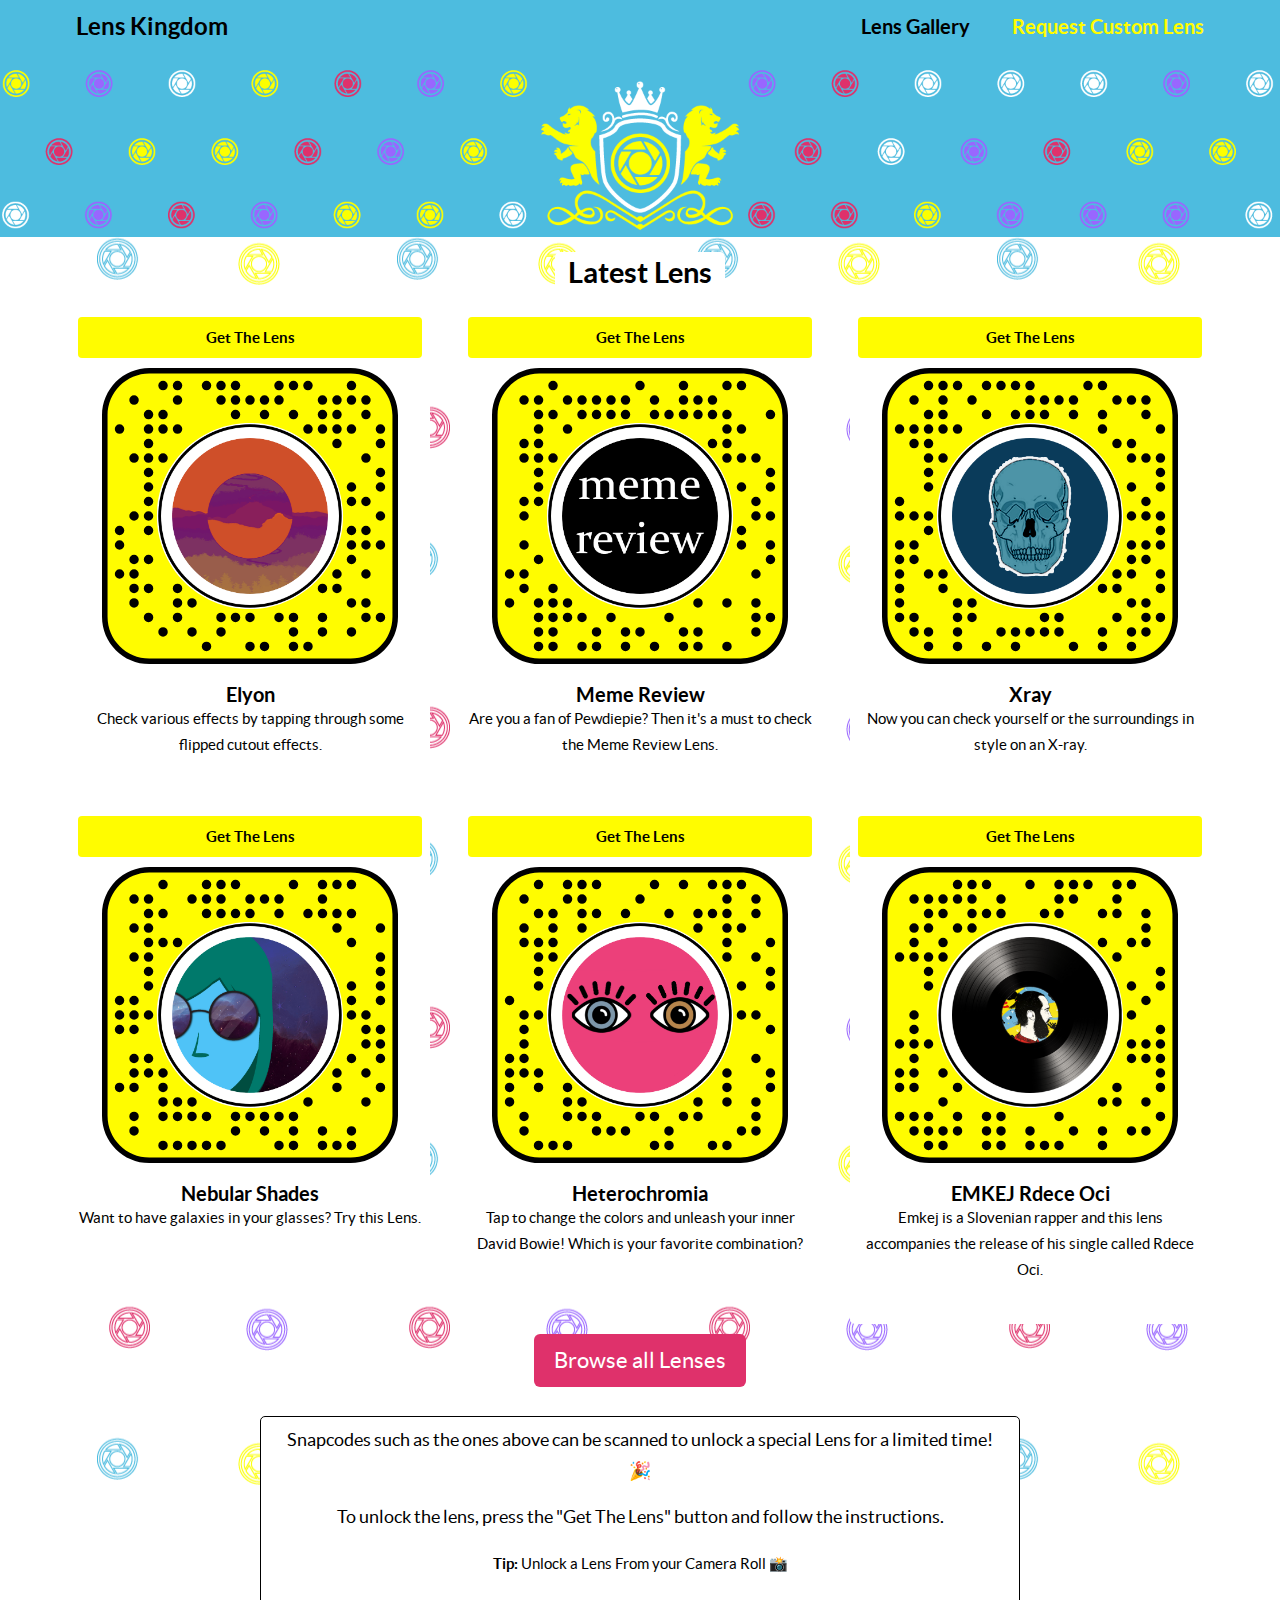
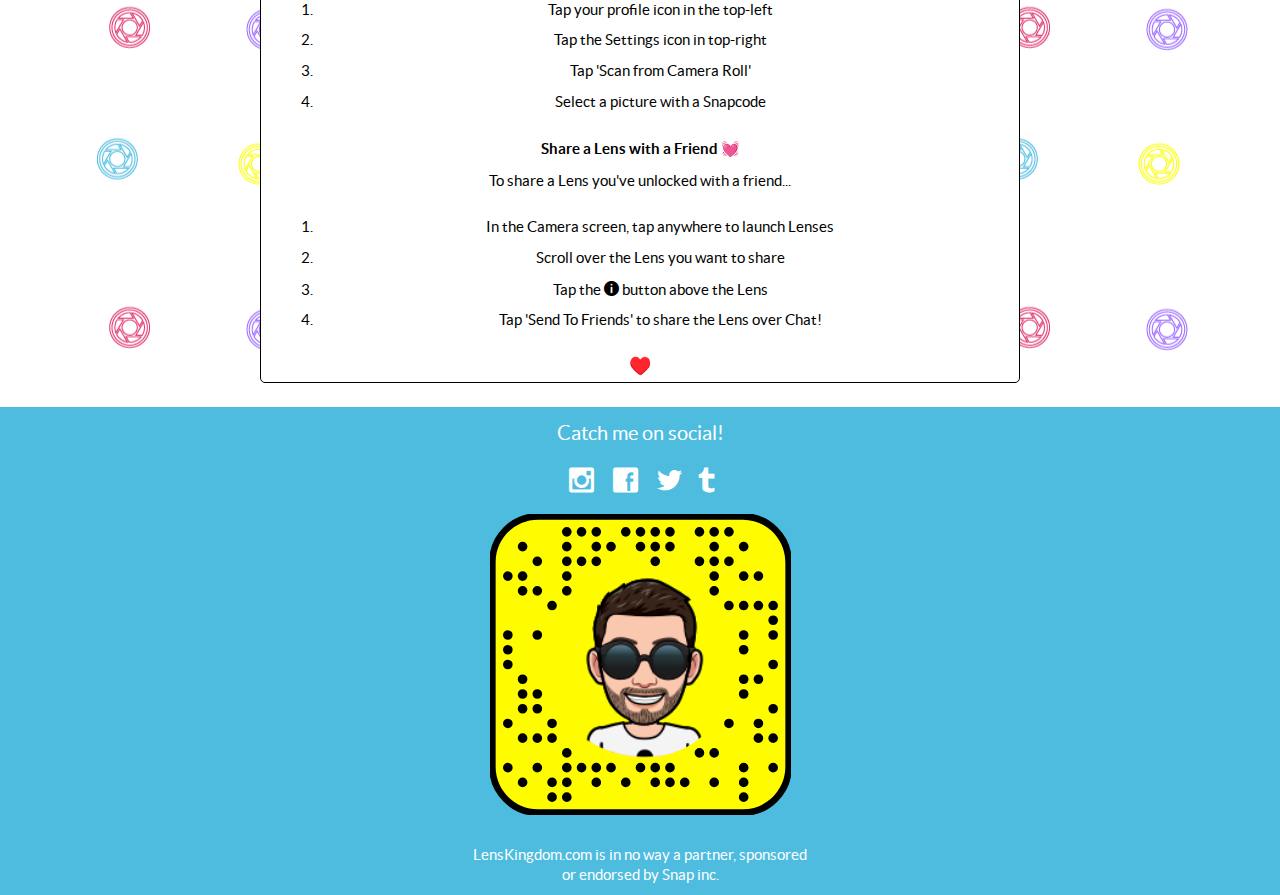
==== commit c043e3ab: "site update" ====
--- a/index.html
+++ b/index.html
@@ -81,41 +81,38 @@
     <!-- Container image height 275 -->
     <div class="container">
       <center><h4 aligh="center"><div class="h4-text">Latest Lens</div></h4></center>
-      <!--  START ROW -->
+       <!--  START ROW -->
       <div class="row">
         <div class="col-lg-12">
           <div class="row">
             
-            
-              
-              
-            <div class="col-xs-12 col-sm-4 col-md-4 col-lg-4">
-              <div class="tile">
-                <a class="btn btn-warning btn-large btn-block" href="https://www.snapchat.com/unlock/?type=SNAPCODE&uuid=7164195787214c6eaf98eb771cbe61a5&metadata=01">Get The Lens</a>
-                <img src="img/snapcodes/Chase/snapcode.svg" alt="chase" class="tile-image">
-                <h3 class="tile-title">Chase</h3>
-                <p>Inspired by TLC's story about Nathaniel's intimate relationship with his car Chase.</p>
+            <div class="col-xs-12 col-sm-4 col-md-4 col-lg-4">
+              <div class="tile">
+                <a class="btn btn-warning btn-large btn-block" href="https://www.snapchat.com/unlock/?type=SNAPCODE&uuid=27d30849368245adb06ec5aea564fd8c&metadata=01">Get The Lens</a>
+                <img src="img/snapcodes/elyon/snapcode.svg" alt="elyon" class="tile-image">
+                <h3 class="tile-title">Elyon</h3>
+                <p>Check various effects by tapping through some flipped cutout effects.</p>
               </div>
             </div>  
               
               <div class="col-xs-12 col-sm-4 col-md-4 col-lg-4">
               <div class="tile">
-                <a class="btn btn-warning btn-large btn-block" href="https://www.snapchat.com/unlock/?type=SNAPCODE&uuid=a335f891f9764b85a8852778cf4ca5ae&metadata=01">Get The Lens</a>
-                <img src="img/snapcodes/xray/snapcode.svg" alt="xray" class="tile-image">
+                <a class="btn btn-warning btn-large btn-block" href="https://www.snapchat.com/unlock/?type=SNAPCODE&uuid=cdbb9761b38740dc924dc6972613a541&metadata=01">Get The Lens</a>
+                <img src="img/snapcodes/memereview/snapcode.svg" alt="memereview" class="tile-image">
+                <h3 class="tile-title">Meme Review</h3>
+                <p>Are you a fan of Pewdiepie? Then it's a must to check the Meme Review Lens.</p>
+              </div>
+            </div>  
+              
+            <div class="col-xs-12 col-sm-4 col-md-4 col-lg-4">
+              <div class="tile">
+                <a class="btn btn-warning btn-large btn-block" href="https://www.snapchat.com/unlock/?type=SNAPCODE&uuid=86554ee4b7fd4e1badb5dd4aa569d74e&metadata=01">Get The Lens</a>
+                <img src="img/snapcodes/xray2/snapcode.svg" alt="xray" class="tile-image">
                 <h3 class="tile-title">Xray</h3>
                 <p>Now you can check yourself or the surroundings in style on an X-ray.</p>
               </div>
             </div>  
-              
-            <div class="col-xs-12 col-sm-4 col-md-4 col-lg-4">
-              <div class="tile">
-                <a class="btn btn-warning btn-large btn-block" href="https://www.snapchat.com/unlock/?type=SNAPCODE&uuid=718e58a5a8f84e8a92d814a405fcf66b&metadata=01">Get The Lens</a>
-                <img src="img/snapcodes/snap2friends/snapcode.svg" alt="snap2friends" class="tile-image">
-                <h3 class="tile-title">Snap to Friends</h3>
-                <p>Ported from other social media, now you can have fun with your friends with this image generator.</p>
-              </div>
-            </div>  
-            
+        
               
           </div>
         </div>
@@ -127,30 +124,31 @@
         <div class="col-lg-12">
           <div class="row">
             
-            <div class="col-xs-12 col-sm-4 col-md-4 col-lg-4">
-              <div class="tile">
-                <a class="btn btn-warning btn-large btn-block" href="https://www.snapchat.com/unlock/?type=SNAPCODE&uuid=e1e9c339253d422fbb0103d1dcb38928&metadata=01">Get The Lens</a>
-                <img src="img/snapcodes/eon/snapcode.svg" alt="eon" class="tile-image">
-                <h3 class="tile-title">Eon</h3>
-                <p>Enjoy your surroundings through the colors of Eon.</p>
+              
+            <div class="col-xs-12 col-sm-4 col-md-4 col-lg-4">
+              <div class="tile">
+                <a class="btn btn-warning btn-large btn-block" href="https://www.snapchat.com/unlock/?type=SNAPCODE&uuid=9ef9de8534584a88b27b3f44526bdea1&metadata=01">Get The Lens</a>
+                <img src="img/snapcodes/nebularshades/snapcode.svg" alt="nebularshares" class="tile-image">
+                <h3 class="tile-title">Nebular Shades</h3>
+                <p>Want to have galaxies in your glasses? Try this Lens.</p>
               </div>
             </div>
               
             <div class="col-xs-12 col-sm-4 col-md-4 col-lg-4">
               <div class="tile">
-                <a class="btn btn-warning btn-large btn-block" href="https://www.snapchat.com/unlock/?type=SNAPCODE&uuid=1ce41b638a8742d08194c0fe7200f7fa&metadata=01">Get The Lens</a>
-                <img src="img/snapcodes/colors/snapcode.svg" alt="colors" class="tile-image">
-                <h3 class="tile-title">Colors</h3>
-                <p>Simple lens with complementary colors. Tap to change the combinations!</p>
-              </div>
-            </div>  
-              
-            <div class="col-xs-12 col-sm-4 col-md-4 col-lg-4">
-              <div class="tile">
-                <a class="btn btn-warning btn-large btn-block" href="https://www.snapchat.com/unlock/?type=SNAPCODE&uuid=25c7ebc54d5d4e1b923cb941299d387e&metadata=01">Get The Lens</a>
-                <img src="img/snapcodes/kingsday18/snapcode.svg" alt="kingsday18" class="tile-image">
-                <h3 class="tile-title">Kings Day</h3>
-                <p>In honor of King's Day celebration in The Netherlands. Tap to change the border items!</p>
+                <a class="btn btn-warning btn-large btn-block" href="https://www.snapchat.com/unlock/?type=SNAPCODE&uuid=d011ef48b7194a358cf51d27ce74c262&metadata=01">Get The Lens</a>
+                <img src="img/snapcodes/heterochromia2/snapcode.svg" alt="heterochromia" class="tile-image">
+                <h3 class="tile-title">Heterochromia</h3>
+                <p>Tap to change the colors and unleash your inner David Bowie! Which is your favorite combination?</p>
+              </div>
+            </div>  
+              
+            <div class="col-xs-12 col-sm-4 col-md-4 col-lg-4">
+              <div class="tile">
+                <a class="btn btn-warning btn-large btn-block" href="https://www.snapchat.com/unlock/?type=SNAPCODE&uuid=54a7af91d5bf4a87ae6494116cbe1775&metadata=01">Get The Lens</a>
+                <img src="img/snapcodes/emkej/snapcode.svg" alt="emkej" class="tile-image">
+                <h3 class="tile-title">EMKEJ Rdece Oci</h3>
+                <p>Emkej is a Slovenian rapper and this lens accompanies the release of his single called Rdece Oci.</p>
               </div>
             </div>  
               
